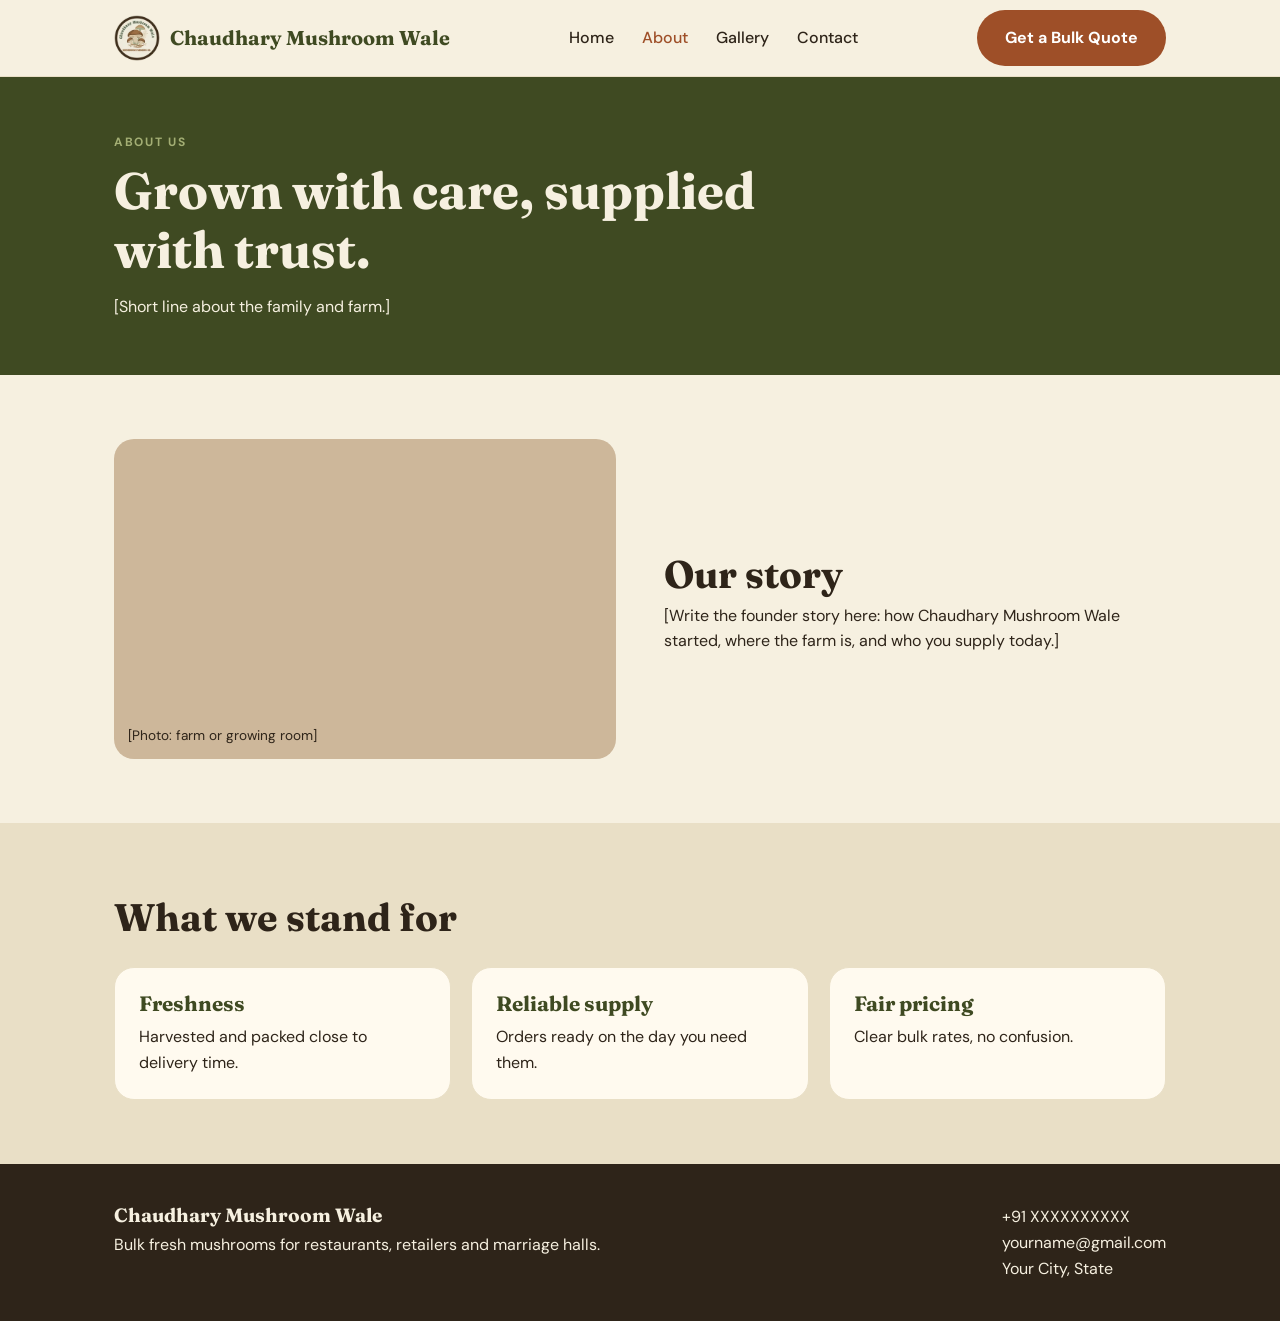
==== about.html @ 94ae6b5d "Initial website" ====
<!DOCTYPE html>
<html lang="en"><head>
<meta charset="utf-8"><meta name="viewport" content="width=device-width, initial-scale=1">
<title>About | Chaudhary Mushroom Wale</title>
<link rel="icon" type="image/webp" href="assets/logo.webp">
<link href="https://fonts.googleapis.com/css2?family=DM+Sans:wght@400;500;700&family=Fraunces:opsz,wght@9..144,600;9..144,700&display=swap" rel="stylesheet">
<link rel="stylesheet" href="style.css">
</head><body>
<header class="nav"><div class="wrap nav-in">
<a class="brand" href="index.html"><img src="assets/logo.webp" alt="Logo"><span>Chaudhary Mushroom Wale</span></a>
<nav class="links"><a href="index.html">Home</a><a href="about.html">About</a><a href="gallery.html">Gallery</a><a href="contact.html">Contact</a></nav>
<a class="btn btn-clay" href="contact.html">Get a Bulk Quote</a>
</div></header>
<section class="page-hero"><div class="wrap"><p class="eyebrow">About us</p><h1>Grown with care, supplied with trust.</h1><p>[Short line about the family and farm.]</p></div></section>
<section class="sec"><div class="wrap split">
<div class="ph" style="min-height:320px"><span>[Photo: farm or growing room]</span></div>
<div><h2>Our story</h2><p>[Write the founder story here: how Chaudhary Mushroom Wale started, where the farm is, and who you supply today.]</p></div>
</div></section>
<section class="sec alt"><div class="wrap"><h2>What we stand for</h2>
<div class="cards">
<div class="card"><h3>Freshness</h3><p>Harvested and packed close to delivery time.</p></div>
<div class="card"><h3>Reliable supply</h3><p>Orders ready on the day you need them.</p></div>
<div class="card"><h3>Fair pricing</h3><p>Clear bulk rates, no confusion.</p></div>
</div></div></section>
<footer class="foot"><div class="wrap">
<div><h3>Chaudhary Mushroom Wale</h3><p>Bulk fresh mushrooms for restaurants, retailers and marriage halls.</p></div>
<div><span data-c="phone">[YOUR PHONE]</span><br><span data-c="email">[YOUR EMAIL]</span><br><span data-c="city">[YOUR CITY, STATE]</span></div>
</div></footer>
<script src="config.js"></script><script src="script.js"></script>
</body></html>
---- style.css ----
:root{--deep:#3F4A22;--olive:#556427;--moss:#A3AE74;--cream:#F6F0E0;--oat:#E9DFC6;--taupe:#CDB79A;--bark:#2E2419;--clay:#9E4F28;--card:#FFFAEF}
*{box-sizing:border-box;margin:0}
body{font-family:'DM Sans',sans-serif;background:var(--cream);color:var(--bark);line-height:1.6}
h1,h2,h3{font-family:'Fraunces',serif;line-height:1.15}
.wrap{max-width:1100px;margin:0 auto;padding:0 24px}
.nav{background:var(--cream);border-bottom:1px solid var(--oat);position:sticky;top:0;z-index:10}
.nav-in{display:flex;align-items:center;justify-content:space-between;gap:16px;padding-top:10px;padding-bottom:10px;flex-wrap:wrap}
.brand{display:flex;align-items:center;gap:10px;text-decoration:none;color:var(--deep);font-family:'Fraunces',serif;font-weight:700;font-size:1.25rem}
.brand img{width:46px;height:46px;border-radius:50%}
.links{display:flex;gap:28px}
.links a{color:var(--bark);text-decoration:none;font-weight:500}
.links a:hover,.links a[aria-current]{color:var(--clay)}
.btn{display:inline-block;padding:13px 26px;border-radius:999px;font-family:inherit;font-size:1rem;font-weight:700;text-decoration:none;border:2px solid transparent;cursor:pointer}
.btn-clay{background:var(--clay);color:#fff}
.btn-line{border-color:var(--cream);color:var(--cream)}
.btn-cream{background:var(--cream);color:var(--deep)}
.btn-olive{background:var(--olive);color:var(--cream)}
.hero{background:var(--deep);color:var(--cream);padding:64px 0}
.hero-grid{display:grid;grid-template-columns:1.1fr 1fr;gap:48px;align-items:center}
.hero h1{font-size:clamp(2.2rem,5vw,3.6rem);margin:12px 0 18px}
.page-hero{background:var(--deep);color:var(--cream);padding:56px 0}
.page-hero h1{font-size:clamp(2rem,4.5vw,3.2rem);margin:10px 0 14px;max-width:700px}
.lead{font-size:1.1rem;max-width:520px;margin-bottom:26px}
.eyebrow{font-size:.75rem;letter-spacing:.14em;text-transform:uppercase;font-weight:700;color:var(--moss)}
.sec .eyebrow{color:var(--olive)}
.row{display:flex;gap:14px;flex-wrap:wrap}
.ph{background:var(--taupe);border-radius:20px;min-height:300px;position:relative;display:grid;place-items:center}
.ph span{position:absolute;left:14px;bottom:12px;font-size:.85rem}
.logo-big{width:70%;max-width:260px;border-radius:50%}
.sec{padding:64px 0}
.alt{background:var(--oat)}
.sec h2{font-size:clamp(1.8rem,3.5vw,2.4rem);margin:8px 0 6px}
.cards{display:grid;grid-template-columns:repeat(3,1fr);gap:20px;margin-top:28px}
.card{background:var(--card);border:1px solid var(--oat);border-radius:20px;padding:24px}
.card h3{color:var(--deep);font-size:1.3rem;margin-bottom:8px}
.cta{background:var(--clay);color:var(--cream);padding:44px 0}
.cta .wrap{display:flex;justify-content:space-between;align-items:center;gap:24px;flex-wrap:wrap}
.cta h2{font-size:clamp(1.6rem,3vw,2.1rem);max-width:520px}
.split{display:grid;grid-template-columns:1fr 1fr;gap:48px;align-items:center}
.gal{display:grid;grid-template-columns:repeat(3,1fr);gap:20px;align-items:start}
.gal .ph{min-height:240px}.gal .tall{min-height:290px}
.contact{display:grid;grid-template-columns:1.1fr 1fr;gap:24px;align-items:start}
.contact .card h2{color:var(--deep);font-size:1.7rem;margin:0 0 14px}
label{font-weight:700;font-size:.9rem}
input,select,textarea{width:100%;padding:12px 16px;border:1px solid var(--taupe);border-radius:14px;background:var(--card);font:inherit;margin:6px 0 16px;color:var(--bark)}
.foot{background:var(--bark);color:var(--cream);padding:40px 0}
.foot .wrap{display:flex;justify-content:space-between;gap:24px;flex-wrap:wrap}
.foot h3{font-size:1.2rem;margin-bottom:6px}
@media(max-width:860px){.hero-grid,.split,.contact,.cards,.gal{grid-template-columns:1fr}.links{gap:18px}}
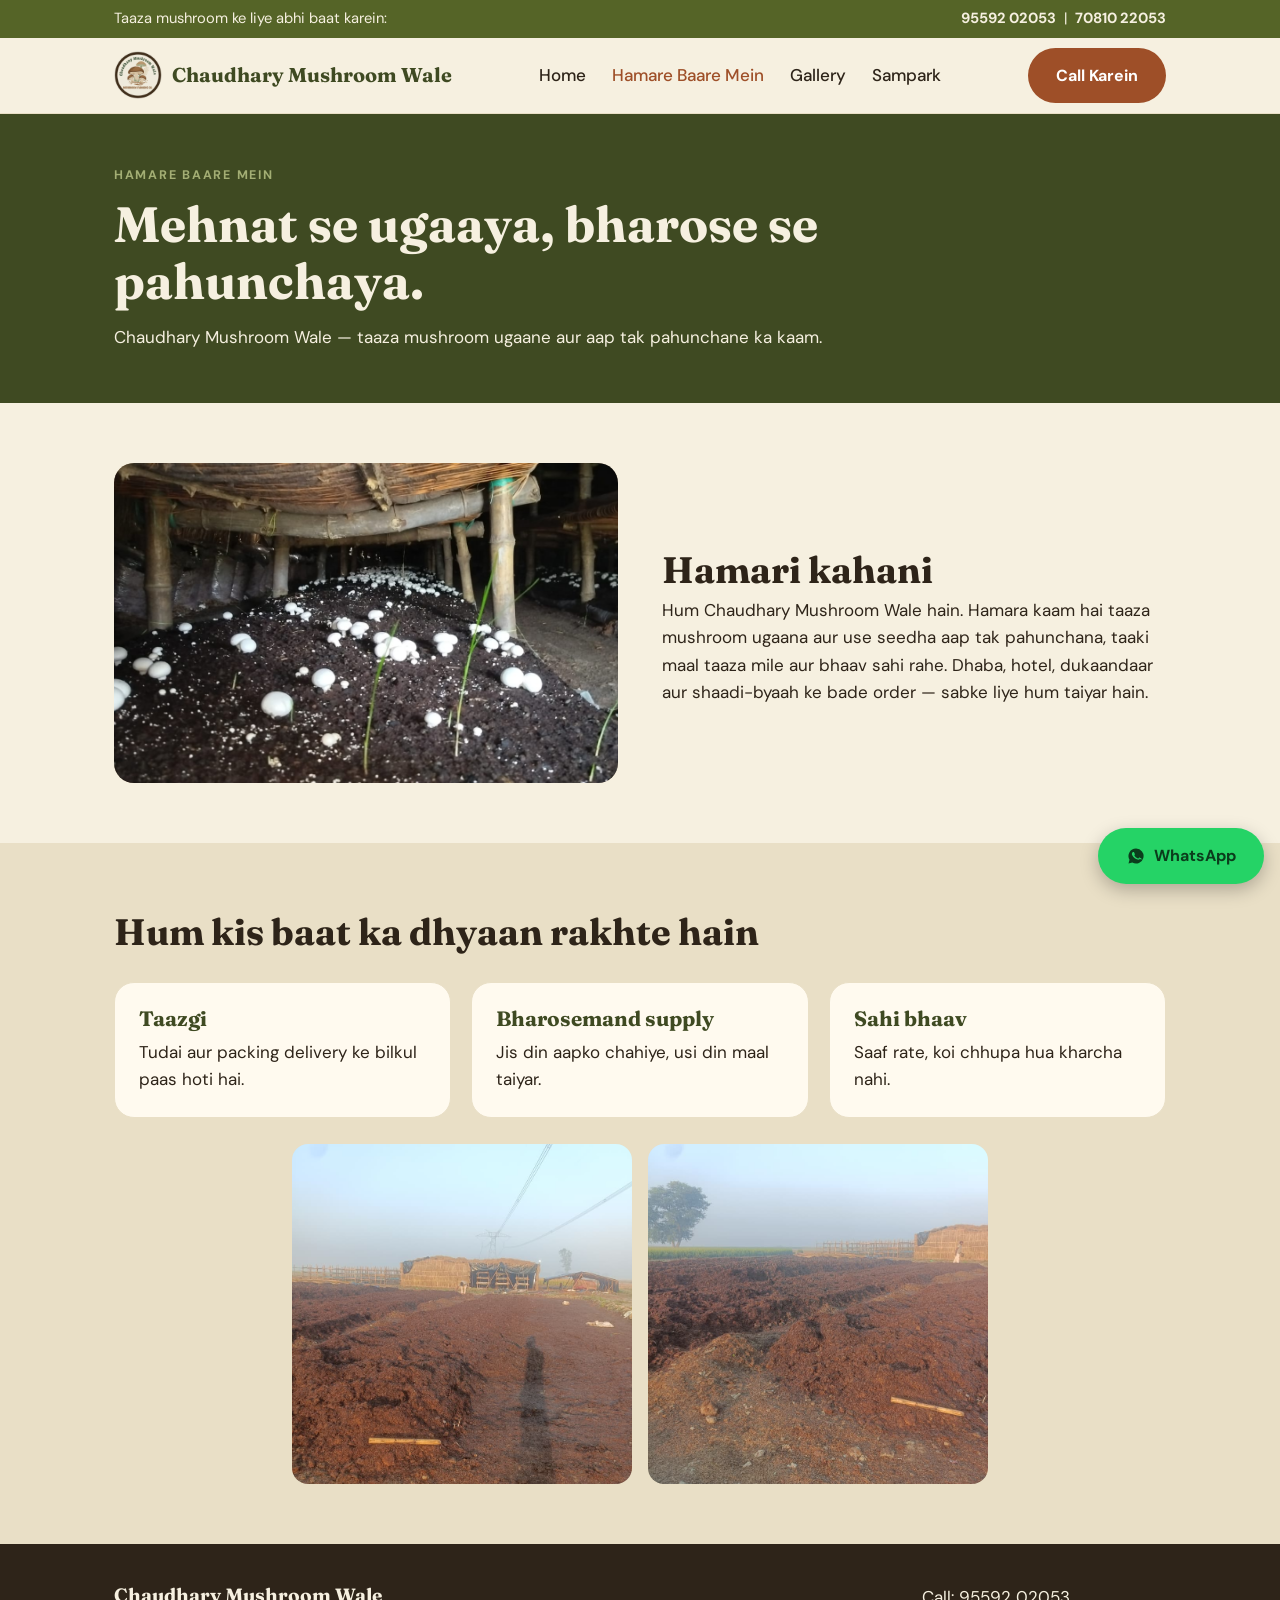
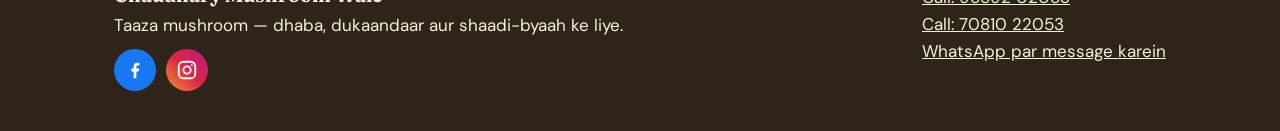
==== commit 61358c0e: "Hinglish text, contacts, social links, gallery photos" ====
--- a/about.html
+++ b/about.html
@@ -1,30 +1,36 @@
 <!DOCTYPE html>
-<html lang="en"><head>
+<html lang="hi-Latn"><head>
 <meta charset="utf-8"><meta name="viewport" content="width=device-width, initial-scale=1">
-<title>About | Chaudhary Mushroom Wale</title>
-<link rel="icon" type="image/webp" href="assets/logo.webp">
+<title>Hamare Baare Mein | Chaudhary Mushroom Wale</title>
+<meta name="description" content="Taaza mushroom seedha farm se - dhaba, hotel, dukaandaar aur shaadi-byaah ke liye. Abhi call ya WhatsApp karein.">
+<link rel="icon" href="assets/logo.jpg">
 <link href="https://fonts.googleapis.com/css2?family=DM+Sans:wght@400;500;700&family=Fraunces:opsz,wght@9..144,600;9..144,700&display=swap" rel="stylesheet">
 <link rel="stylesheet" href="style.css">
 </head><body>
+<div class="topbar"><div class="wrap"><span>Taaza mushroom ke liye abhi baat karein:</span><span><a data-tel="phone1" data-show href="#">9559202053</a> &nbsp;|&nbsp; <a data-tel="phone2" data-show href="#">7081022053</a></span></div></div>
 <header class="nav"><div class="wrap nav-in">
-<a class="brand" href="index.html"><img src="assets/logo.webp" alt="Logo"><span>Chaudhary Mushroom Wale</span></a>
-<nav class="links"><a href="index.html">Home</a><a href="about.html">About</a><a href="gallery.html">Gallery</a><a href="contact.html">Contact</a></nav>
-<a class="btn btn-clay" href="contact.html">Get a Bulk Quote</a>
+<a class="brand" href="index.html"><img src="assets/logo.jpg" alt="Chaudhary Mushroom Wale logo"><span>Chaudhary Mushroom Wale</span></a>
+<nav class="links"><a href="index.html">Home</a><a href="about.html">Hamare Baare Mein</a><a href="gallery.html">Gallery</a><a href="contact.html">Sampark</a></nav>
+<a class="btn btn-clay" data-tel="phone1" href="#">Call Karein</a>
 </div></header>
-<section class="page-hero"><div class="wrap"><p class="eyebrow">About us</p><h1>Grown with care, supplied with trust.</h1><p>[Short line about the family and farm.]</p></div></section>
+<section class="page-hero"><div class="wrap"><p class="eyebrow">Hamare baare mein</p><h1>Mehnat se ugaaya, bharose se pahunchaya.</h1><p>Chaudhary Mushroom Wale &mdash; taaza mushroom ugaane aur aap tak pahunchane ka kaam.</p></div></section>
 <section class="sec"><div class="wrap split">
-<div class="ph" style="min-height:320px"><span>[Photo: farm or growing room]</span></div>
-<div><h2>Our story</h2><p>[Write the founder story here: how Chaudhary Mushroom Wale started, where the farm is, and who you supply today.]</p></div>
+<div class="ph" style="min-height:320px"><img class="cover" src="assets/gallery-3.jpg" alt="Hamara mushroom farm"></div>
+<div><h2>Hamari kahani</h2><p>Hum Chaudhary Mushroom Wale hain. Hamara kaam hai taaza mushroom ugaana aur use seedha aap tak pahunchana, taaki maal taaza mile aur bhaav sahi rahe. Dhaba, hotel, dukaandaar aur shaadi-byaah ke bade order &mdash; sabke liye hum taiyar hain.</p></div>
 </div></section>
-<section class="sec alt"><div class="wrap"><h2>What we stand for</h2>
+<section class="sec alt"><div class="wrap"><h2>Hum kis baat ka dhyaan rakhte hain</h2>
 <div class="cards">
-<div class="card"><h3>Freshness</h3><p>Harvested and packed close to delivery time.</p></div>
-<div class="card"><h3>Reliable supply</h3><p>Orders ready on the day you need them.</p></div>
-<div class="card"><h3>Fair pricing</h3><p>Clear bulk rates, no confusion.</p></div>
-</div></div></section>
+<div class="card"><h3>Taazgi</h3><p>Tudai aur packing delivery ke bilkul paas hoti hai.</p></div>
+<div class="card"><h3>Bharosemand supply</h3><p>Jis din aapko chahiye, usi din maal taiyar.</p></div>
+<div class="card"><h3>Sahi bhaav</h3><p>Saaf rate, koi chhupa hua kharcha nahi.</p></div>
+</div>
+<div class="duo"><img src="assets/gallery-5.jpg" alt="Photo 5"><img src="assets/gallery-6.jpg" alt="Photo 6"></div>
+</div></section>
+<a class="btn btn-wa fab" data-wa href="#"><svg viewBox="0 0 24 24" fill="currentColor" aria-hidden="true"><path d="M12 3a9 9 0 0 0-7.8 13.5L3 21l4.6-1.2A9 9 0 1 0 12 3zm4.6 12.3c-.2.6-1.1 1.1-1.6 1.1-.4.1-.9.1-2.9-.7-2.4-1-3.9-3.4-4-3.6-.1-.2-1-1.3-1-2.5s.6-1.8.9-2c.2-.2.5-.3.7-.3h.5c.2 0 .4 0 .6.5l.8 1.9c.1.2.1.4 0 .6l-.4.6c-.1.2-.3.3-.1.6.2.3.8 1.3 1.7 2.1 1.2 1 2.1 1.3 2.4 1.5.3.1.4.1.6-.1l.8-1c.2-.3.4-.2.6-.1l1.8.9c.3.1.5.2.5.3.1.2.1.8-.1 1.4z"/></svg>WhatsApp</a>
 <footer class="foot"><div class="wrap">
-<div><h3>Chaudhary Mushroom Wale</h3><p>Bulk fresh mushrooms for restaurants, retailers and marriage halls.</p></div>
-<div><span data-c="phone">[YOUR PHONE]</span><br><span data-c="email">[YOUR EMAIL]</span><br><span data-c="city">[YOUR CITY, STATE]</span></div>
+<div><h3>Chaudhary Mushroom Wale</h3><p>Taaza mushroom &mdash; dhaba, dukaandaar aur shaadi-byaah ke liye.</p>
+<div class="soc"><a class="fb" data-fb href="#" aria-label="Facebook"><svg viewBox="0 0 24 24" fill="currentColor" aria-hidden="true"><path d="M13.5 21v-7.5h2.6l.4-3.1h-3V8.5c0-.9.3-1.5 1.6-1.5h1.6V4.2c-.3 0-1.2-.1-2.3-.1-2.3 0-3.9 1.4-3.9 4v2.3H8v3.1h2.5V21z"/></svg></a><a class="ig" data-ig href="#" aria-label="Instagram"><svg viewBox="0 0 24 24" fill="none" stroke="currentColor" stroke-width="2" aria-hidden="true"><rect x="3" y="3" width="18" height="18" rx="5"/><circle cx="12" cy="12" r="4"/><circle cx="17.2" cy="6.8" r="1.1" fill="currentColor" stroke="none"/></svg></a></div></div>
+<div><a data-tel="phone1" data-show data-label="Call: " href="#">9559202053</a><br><a data-tel="phone2" data-show data-label="Call: " href="#">7081022053</a><br><a data-wa href="#">WhatsApp par message karein</a></div>
 </div></footer>
 <script src="config.js"></script><script src="script.js"></script>
 </body></html>
--- a/style.css
+++ b/style.css
@@ -1,49 +1,71 @@
 :root{--deep:#3F4A22;--olive:#556427;--moss:#A3AE74;--cream:#F6F0E0;--oat:#E9DFC6;--taupe:#CDB79A;--bark:#2E2419;--clay:#9E4F28;--card:#FFFAEF}
 *{box-sizing:border-box;margin:0}
-body{font-family:'DM Sans',sans-serif;background:var(--cream);color:var(--bark);line-height:1.6}
+body{font-family:'DM Sans',sans-serif;background:var(--cream);color:var(--bark);line-height:1.6;font-size:17px}
 h1,h2,h3{font-family:'Fraunces',serif;line-height:1.15}
+img{max-width:100%}
 .wrap{max-width:1100px;margin:0 auto;padding:0 24px}
+.topbar{background:var(--olive);color:var(--cream);font-size:.92rem;padding:7px 0}
+.topbar .wrap{display:flex;justify-content:space-between;gap:12px;flex-wrap:wrap}
+.topbar a{color:var(--cream);text-decoration:none;font-weight:700}
 .nav{background:var(--cream);border-bottom:1px solid var(--oat);position:sticky;top:0;z-index:10}
 .nav-in{display:flex;align-items:center;justify-content:space-between;gap:16px;padding-top:10px;padding-bottom:10px;flex-wrap:wrap}
 .brand{display:flex;align-items:center;gap:10px;text-decoration:none;color:var(--deep);font-family:'Fraunces',serif;font-weight:700;font-size:1.25rem}
-.brand img{width:46px;height:46px;border-radius:50%}
-.links{display:flex;gap:28px}
+.brand img{width:48px;height:48px;border-radius:50%;object-fit:cover}
+.links{display:flex;gap:26px;flex-wrap:wrap}
 .links a{color:var(--bark);text-decoration:none;font-weight:500}
 .links a:hover,.links a[aria-current]{color:var(--clay)}
-.btn{display:inline-block;padding:13px 26px;border-radius:999px;font-family:inherit;font-size:1rem;font-weight:700;text-decoration:none;border:2px solid transparent;cursor:pointer}
+.btn{display:inline-flex;align-items:center;gap:8px;padding:13px 26px;border-radius:999px;font-family:inherit;font-size:1rem;font-weight:700;text-decoration:none;border:2px solid transparent;cursor:pointer}
+.btn svg{width:20px;height:20px}
 .btn-clay{background:var(--clay);color:#fff}
 .btn-line{border-color:var(--cream);color:var(--cream)}
 .btn-cream{background:var(--cream);color:var(--deep)}
 .btn-olive{background:var(--olive);color:var(--cream)}
-.hero{background:var(--deep);color:var(--cream);padding:64px 0}
-.hero-grid{display:grid;grid-template-columns:1.1fr 1fr;gap:48px;align-items:center}
-.hero h1{font-size:clamp(2.2rem,5vw,3.6rem);margin:12px 0 18px}
-.page-hero{background:var(--deep);color:var(--cream);padding:56px 0}
-.page-hero h1{font-size:clamp(2rem,4.5vw,3.2rem);margin:10px 0 14px;max-width:700px}
-.lead{font-size:1.1rem;max-width:520px;margin-bottom:26px}
-.eyebrow{font-size:.75rem;letter-spacing:.14em;text-transform:uppercase;font-weight:700;color:var(--moss)}
+.btn-wa{background:#25D366;color:#0b3d1c}
+.btn-fb{background:#1877F2;color:#fff}
+.btn-ig{background:linear-gradient(45deg,#f09433,#dc2743,#bc1888);color:#fff}
+.hero{background:var(--deep);color:var(--cream);padding:60px 0}
+.hero-grid{display:grid;grid-template-columns:1.1fr 1fr;gap:44px;align-items:center}
+.hero h1{font-size:clamp(2.1rem,5vw,3.4rem);margin:12px 0 18px}
+.page-hero{background:var(--deep);color:var(--cream);padding:52px 0}
+.page-hero h1{font-size:clamp(2rem,4.5vw,3.1rem);margin:10px 0 14px;max-width:720px}
+.lead{font-size:1.1rem;max-width:540px;margin-bottom:26px}
+.eyebrow{font-size:.78rem;letter-spacing:.14em;text-transform:uppercase;font-weight:700;color:var(--moss)}
 .sec .eyebrow{color:var(--olive)}
 .row{display:flex;gap:14px;flex-wrap:wrap}
-.ph{background:var(--taupe);border-radius:20px;min-height:300px;position:relative;display:grid;place-items:center}
-.ph span{position:absolute;left:14px;bottom:12px;font-size:.85rem}
-.logo-big{width:70%;max-width:260px;border-radius:50%}
-.sec{padding:64px 0}
+.ph{background:var(--taupe);border-radius:20px;min-height:300px;position:relative;overflow:hidden}
+.ph>img.cover{position:absolute;inset:0;width:100%;height:100%;object-fit:cover}
+.badge{position:absolute;left:16px;bottom:16px;width:84px;height:84px;border-radius:50%;border:3px solid var(--cream);background:var(--cream);object-fit:cover}
+.sec{padding:60px 0}
 .alt{background:var(--oat)}
-.sec h2{font-size:clamp(1.8rem,3.5vw,2.4rem);margin:8px 0 6px}
+.sec h2{font-size:clamp(1.7rem,3.5vw,2.3rem);margin:8px 0 6px}
 .cards{display:grid;grid-template-columns:repeat(3,1fr);gap:20px;margin-top:28px}
 .card{background:var(--card);border:1px solid var(--oat);border-radius:20px;padding:24px}
 .card h3{color:var(--deep);font-size:1.3rem;margin-bottom:8px}
+.strip{display:grid;grid-template-columns:repeat(3,1fr);gap:16px;margin:28px 0 26px}
+.strip img{width:100%;height:220px;object-fit:cover;border-radius:16px;display:block}
 .cta{background:var(--clay);color:var(--cream);padding:44px 0}
 .cta .wrap{display:flex;justify-content:space-between;align-items:center;gap:24px;flex-wrap:wrap}
-.cta h2{font-size:clamp(1.6rem,3vw,2.1rem);max-width:520px}
-.split{display:grid;grid-template-columns:1fr 1fr;gap:48px;align-items:center}
-.gal{display:grid;grid-template-columns:repeat(3,1fr);gap:20px;align-items:start}
-.gal .ph{min-height:240px}.gal .tall{min-height:290px}
+.cta h2{font-size:clamp(1.5rem,3vw,2.1rem);max-width:560px}
+.split{display:grid;grid-template-columns:1fr 1fr;gap:44px;align-items:center}
+.duo{display:grid;grid-template-columns:repeat(2,minmax(0,340px));gap:16px;justify-content:center;margin-top:26px}
+.duo img{width:100%;height:340px;object-fit:cover;border-radius:16px}
+.mas{column-count:3;column-gap:16px;margin-top:6px}
+.mas img{width:100%;display:block;margin-bottom:16px;border-radius:16px;break-inside:avoid;cursor:zoom-in}
 .contact{display:grid;grid-template-columns:1.1fr 1fr;gap:24px;align-items:start}
-.contact .card h2{color:var(--deep);font-size:1.7rem;margin:0 0 14px}
+.contact .card h2{color:var(--deep);font-size:1.6rem;margin:0 0 14px}
+.stack{display:flex;flex-direction:column;gap:12px;align-items:flex-start;margin-top:14px}
 label{font-weight:700;font-size:.9rem}
 input,select,textarea{width:100%;padding:12px 16px;border:1px solid var(--taupe);border-radius:14px;background:var(--card);font:inherit;margin:6px 0 16px;color:var(--bark)}
 .foot{background:var(--bark);color:var(--cream);padding:40px 0}
 .foot .wrap{display:flex;justify-content:space-between;gap:24px;flex-wrap:wrap}
 .foot h3{font-size:1.2rem;margin-bottom:6px}
-@media(max-width:860px){.hero-grid,.split,.contact,.cards,.gal{grid-template-columns:1fr}.links{gap:18px}}+.foot a{color:var(--cream)}
+.soc{display:flex;gap:10px;margin-top:10px}
+.soc a{width:42px;height:42px;border-radius:50%;display:grid;place-items:center;color:#fff}
+.soc svg{width:22px;height:22px}
+.soc .fb{background:#1877F2}.soc .ig{background:linear-gradient(45deg,#f09433,#dc2743,#bc1888)}
+.fab{position:fixed;right:16px;bottom:16px;z-index:20;box-shadow:0 6px 18px rgba(0,0,0,.25)}
+.lb{position:fixed;inset:0;background:rgba(20,14,8,.88);display:none;place-items:center;z-index:50;cursor:zoom-out;padding:20px}
+.lb.on{display:grid}
+.lb img{max-width:100%;max-height:92vh;border-radius:12px}
+@media(max-width:860px){.hero-grid,.split,.contact,.cards{grid-template-columns:1fr}.strip{grid-template-columns:1fr}.mas{column-count:2}.links{gap:16px}.duo{grid-template-columns:1fr 1fr}.duo img{height:240px}}
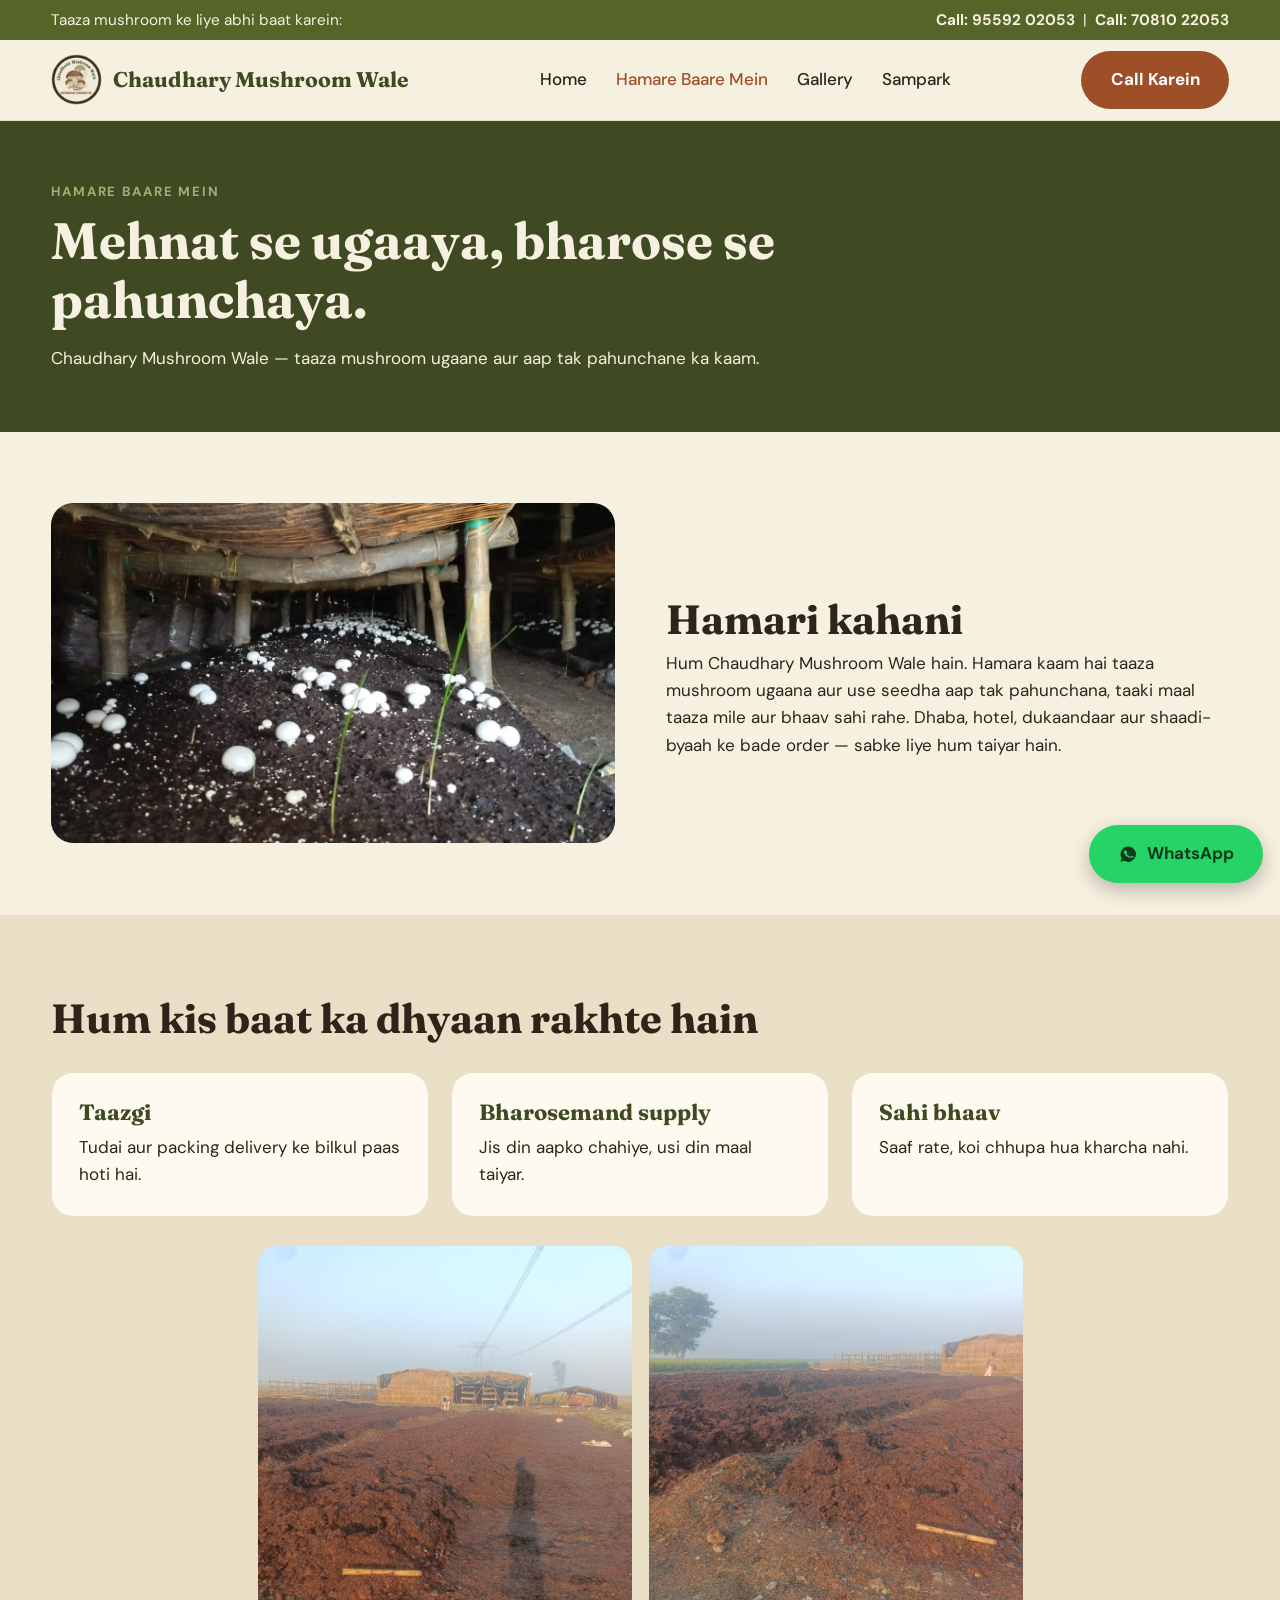
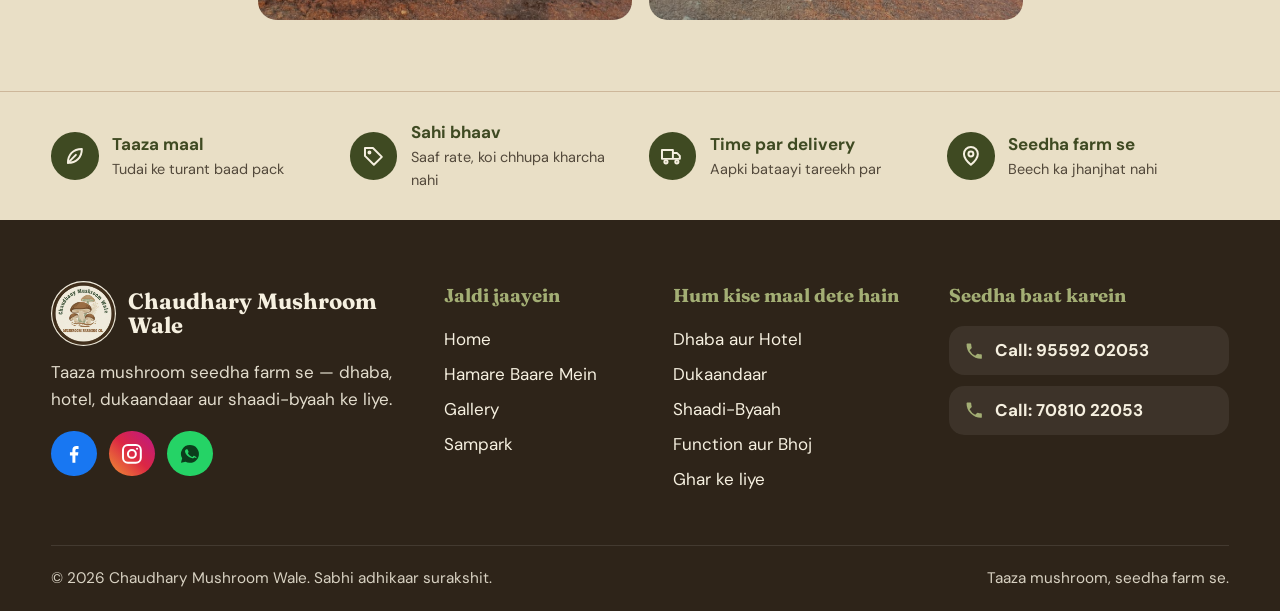
==== commit bc98e3a0: "Wide layout, new footer, mobile version" ====
--- a/about.html
+++ b/about.html
@@ -7,15 +7,16 @@
 <link href="https://fonts.googleapis.com/css2?family=DM+Sans:wght@400;500;700&family=Fraunces:opsz,wght@9..144,600;9..144,700&display=swap" rel="stylesheet">
 <link rel="stylesheet" href="style.css">
 </head><body>
-<div class="topbar"><div class="wrap"><span>Taaza mushroom ke liye abhi baat karein:</span><span><a data-tel="phone1" data-show href="#">9559202053</a> &nbsp;|&nbsp; <a data-tel="phone2" data-show href="#">7081022053</a></span></div></div>
+<div class="topbar"><div class="wrap"><span class="tl">Taaza mushroom ke liye abhi baat karein:</span><span><a data-tel="phone1" data-show data-label="Call: " href="#">9559202053</a> &nbsp;|&nbsp; <a data-tel="phone2" data-show data-label="Call: " href="#">7081022053</a></span></div></div>
 <header class="nav"><div class="wrap nav-in">
 <a class="brand" href="index.html"><img src="assets/logo.jpg" alt="Chaudhary Mushroom Wale logo"><span>Chaudhary Mushroom Wale</span></a>
 <nav class="links"><a href="index.html">Home</a><a href="about.html">Hamare Baare Mein</a><a href="gallery.html">Gallery</a><a href="contact.html">Sampark</a></nav>
-<a class="btn btn-clay" data-tel="phone1" href="#">Call Karein</a>
+<a class="btn btn-clay nav-cta" data-tel="phone1" href="#">Call Karein</a>
+<button class="burger" aria-label="Menu" aria-expanded="false"><span></span><span></span><span></span></button>
 </div></header>
 <section class="page-hero"><div class="wrap"><p class="eyebrow">Hamare baare mein</p><h1>Mehnat se ugaaya, bharose se pahunchaya.</h1><p>Chaudhary Mushroom Wale &mdash; taaza mushroom ugaane aur aap tak pahunchane ka kaam.</p></div></section>
 <section class="sec"><div class="wrap split">
-<div class="ph" style="min-height:320px"><img class="cover" src="assets/gallery-3.jpg" alt="Hamara mushroom farm"></div>
+<div class="ph" style="min-height:20rem"><img class="cover" src="assets/gallery-3.jpg" alt="Hamara mushroom farm"></div>
 <div><h2>Hamari kahani</h2><p>Hum Chaudhary Mushroom Wale hain. Hamara kaam hai taaza mushroom ugaana aur use seedha aap tak pahunchana, taaki maal taaza mile aur bhaav sahi rahe. Dhaba, hotel, dukaandaar aur shaadi-byaah ke bade order &mdash; sabke liye hum taiyar hain.</p></div>
 </div></section>
 <section class="sec alt"><div class="wrap"><h2>Hum kis baat ka dhyaan rakhte hain</h2>
@@ -26,11 +27,27 @@
 </div>
 <div class="duo"><img src="assets/gallery-5.jpg" alt="Photo 5"><img src="assets/gallery-6.jpg" alt="Photo 6"></div>
 </div></section>
+<section class="trust"><div class="wrap">
+<div class="tr"><i><svg viewBox="0 0 24 24" fill="none" stroke="currentColor" stroke-width="2" stroke-linecap="round" stroke-linejoin="round"><path d="M5 19c0-8 5-14 14-14 0 9-6 14-14 14z"/><path d="M5 19l8-8"/></svg></i><div>Taaza maal<small>Tudai ke turant baad pack</small></div></div>
+<div class="tr"><i><svg viewBox="0 0 24 24" fill="none" stroke="currentColor" stroke-width="2" stroke-linecap="round" stroke-linejoin="round"><path d="M3 12V4h8l9 9-8 8-9-9z"/><circle cx="7.5" cy="8.5" r="1"/></svg></i><div>Sahi bhaav<small>Saaf rate, koi chhupa kharcha nahi</small></div></div>
+<div class="tr"><i><svg viewBox="0 0 24 24" fill="none" stroke="currentColor" stroke-width="2" stroke-linecap="round" stroke-linejoin="round"><path d="M2 6h11v9H2zM13 9h4l3 3v3h-7z"/><circle cx="6" cy="18" r="1.6"/><circle cx="17" cy="18" r="1.6"/></svg></i><div>Time par delivery<small>Aapki bataayi tareekh par</small></div></div>
+<div class="tr"><i><svg viewBox="0 0 24 24" fill="none" stroke="currentColor" stroke-width="2" stroke-linecap="round" stroke-linejoin="round"><path d="M12 21s7-6.2 7-11a7 7 0 1 0-14 0c0 4.8 7 11 7 11z"/><circle cx="12" cy="10" r="2.5"/></svg></i><div>Seedha farm se<small>Beech ka jhanjhat nahi</small></div></div>
+</div></section>
 <a class="btn btn-wa fab" data-wa href="#"><svg viewBox="0 0 24 24" fill="currentColor" aria-hidden="true"><path d="M12 3a9 9 0 0 0-7.8 13.5L3 21l4.6-1.2A9 9 0 1 0 12 3zm4.6 12.3c-.2.6-1.1 1.1-1.6 1.1-.4.1-.9.1-2.9-.7-2.4-1-3.9-3.4-4-3.6-.1-.2-1-1.3-1-2.5s.6-1.8.9-2c.2-.2.5-.3.7-.3h.5c.2 0 .4 0 .6.5l.8 1.9c.1.2.1.4 0 .6l-.4.6c-.1.2-.3.3-.1.6.2.3.8 1.3 1.7 2.1 1.2 1 2.1 1.3 2.4 1.5.3.1.4.1.6-.1l.8-1c.2-.3.4-.2.6-.1l1.8.9c.3.1.5.2.5.3.1.2.1.8-.1 1.4z"/></svg>WhatsApp</a>
 <footer class="foot"><div class="wrap">
-<div><h3>Chaudhary Mushroom Wale</h3><p>Taaza mushroom &mdash; dhaba, dukaandaar aur shaadi-byaah ke liye.</p>
-<div class="soc"><a class="fb" data-fb href="#" aria-label="Facebook"><svg viewBox="0 0 24 24" fill="currentColor" aria-hidden="true"><path d="M13.5 21v-7.5h2.6l.4-3.1h-3V8.5c0-.9.3-1.5 1.6-1.5h1.6V4.2c-.3 0-1.2-.1-2.3-.1-2.3 0-3.9 1.4-3.9 4v2.3H8v3.1h2.5V21z"/></svg></a><a class="ig" data-ig href="#" aria-label="Instagram"><svg viewBox="0 0 24 24" fill="none" stroke="currentColor" stroke-width="2" aria-hidden="true"><rect x="3" y="3" width="18" height="18" rx="5"/><circle cx="12" cy="12" r="4"/><circle cx="17.2" cy="6.8" r="1.1" fill="currentColor" stroke="none"/></svg></a></div></div>
-<div><a data-tel="phone1" data-show data-label="Call: " href="#">9559202053</a><br><a data-tel="phone2" data-show data-label="Call: " href="#">7081022053</a><br><a data-wa href="#">WhatsApp par message karein</a></div>
+<div class="fgrid">
+<div class="fcol-brand"><div class="fbrand"><img src="assets/logo.jpg" alt="Logo"><b>Chaudhary Mushroom Wale</b></div>
+<p>Taaza mushroom seedha farm se &mdash; dhaba, hotel, dukaandaar aur shaadi-byaah ke liye.</p>
+<div class="soc"><a class="fb" data-fb href="#" aria-label="Facebook"><svg viewBox="0 0 24 24" fill="currentColor" aria-hidden="true"><path d="M13.5 21v-7.5h2.6l.4-3.1h-3V8.5c0-.9.3-1.5 1.6-1.5h1.6V4.2c-.3 0-1.2-.1-2.3-.1-2.3 0-3.9 1.4-3.9 4v2.3H8v3.1h2.5V21z"/></svg></a><a class="ig" data-ig href="#" aria-label="Instagram"><svg viewBox="0 0 24 24" fill="none" stroke="currentColor" stroke-width="2" aria-hidden="true"><rect x="3" y="3" width="18" height="18" rx="5"/><circle cx="12" cy="12" r="4"/><circle cx="17.2" cy="6.8" r="1.1" fill="currentColor" stroke="none"/></svg></a><a class="wa" data-wa href="#" aria-label="WhatsApp"><svg viewBox="0 0 24 24" fill="currentColor" aria-hidden="true"><path d="M12 3a9 9 0 0 0-7.8 13.5L3 21l4.6-1.2A9 9 0 1 0 12 3zm4.6 12.3c-.2.6-1.1 1.1-1.6 1.1-.4.1-.9.1-2.9-.7-2.4-1-3.9-3.4-4-3.6-.1-.2-1-1.3-1-2.5s.6-1.8.9-2c.2-.2.5-.3.7-.3h.5c.2 0 .4 0 .6.5l.8 1.9c.1.2.1.4 0 .6l-.4.6c-.1.2-.3.3-.1.6.2.3.8 1.3 1.7 2.1 1.2 1 2.1 1.3 2.4 1.5.3.1.4.1.6-.1l.8-1c.2-.3.4-.2.6-.1l1.8.9c.3.1.5.2.5.3.1.2.1.8-.1 1.4z"/></svg></a></div></div>
+<div><h4>Jaldi jaayein</h4><ul class="flinks"><li><a href="index.html">Home</a></li><li><a href="about.html">Hamare Baare Mein</a></li><li><a href="gallery.html">Gallery</a></li><li><a href="contact.html">Sampark</a></li></ul></div>
+<div><h4>Hum kise maal dete hain</h4><ul class="fsup"><li>Dhaba aur Hotel</li><li>Dukaandaar</li><li>Shaadi-Byaah</li><li>Function aur Bhoj</li><li>Ghar ke liye</li></ul></div>
+<div><h4>Seedha baat karein</h4>
+<a class="fphone" data-tel="phone1" data-show data-label="Call: " href="#"><svg viewBox="0 0 24 24" fill="currentColor" aria-hidden="true"><path d="M6.6 10.8a15 15 0 0 0 6.6 6.6l2.2-2.2a1 1 0 0 1 1-.25 11 11 0 0 0 3.6.6 1 1 0 0 1 1 1V20a1 1 0 0 1-1 1A17 17 0 0 1 3 4a1 1 0 0 1 1-1h3.5a1 1 0 0 1 1 1c0 1.3.2 2.5.6 3.6a1 1 0 0 1-.25 1z"/></svg><span>9559202053</span></a>
+<a class="fphone" data-tel="phone2" data-show data-label="Call: " href="#"><svg viewBox="0 0 24 24" fill="currentColor" aria-hidden="true"><path d="M6.6 10.8a15 15 0 0 0 6.6 6.6l2.2-2.2a1 1 0 0 1 1-.25 11 11 0 0 0 3.6.6 1 1 0 0 1 1 1V20a1 1 0 0 1-1 1A17 17 0 0 1 3 4a1 1 0 0 1 1-1h3.5a1 1 0 0 1 1 1c0 1.3.2 2.5.6 3.6a1 1 0 0 1-.25 1z"/></svg><span>7081022053</span></a>
+<p data-opt="address">Pata: <span data-c="address"></span></p><p data-opt="hours">Samay: <span data-c="hours"></span></p></div>
+</div>
+<div class="fbot fbot"><span>&copy; <span data-year>2026</span> Chaudhary Mushroom Wale. Sabhi adhikaar surakshit.</span><span>Taaza mushroom, seedha farm se.</span></div>
 </div></footer>
+<nav class="mbar"><a data-tel="phone1" href="#"><svg viewBox="0 0 24 24" fill="currentColor" aria-hidden="true"><path d="M6.6 10.8a15 15 0 0 0 6.6 6.6l2.2-2.2a1 1 0 0 1 1-.25 11 11 0 0 0 3.6.6 1 1 0 0 1 1 1V20a1 1 0 0 1-1 1A17 17 0 0 1 3 4a1 1 0 0 1 1-1h3.5a1 1 0 0 1 1 1c0 1.3.2 2.5.6 3.6a1 1 0 0 1-.25 1z"/></svg>Call</a><a class="m-wa" data-wa href="#"><svg viewBox="0 0 24 24" fill="currentColor" aria-hidden="true"><path d="M12 3a9 9 0 0 0-7.8 13.5L3 21l4.6-1.2A9 9 0 1 0 12 3zm4.6 12.3c-.2.6-1.1 1.1-1.6 1.1-.4.1-.9.1-2.9-.7-2.4-1-3.9-3.4-4-3.6-.1-.2-1-1.3-1-2.5s.6-1.8.9-2c.2-.2.5-.3.7-.3h.5c.2 0 .4 0 .6.5l.8 1.9c.1.2.1.4 0 .6l-.4.6c-.1.2-.3.3-.1.6.2.3.8 1.3 1.7 2.1 1.2 1 2.1 1.3 2.4 1.5.3.1.4.1.6-.1l.8-1c.2-.3.4-.2.6-.1l1.8.9c.3.1.5.2.5.3.1.2.1.8-.1 1.4z"/></svg>WhatsApp</a><a href="contact.html"><svg viewBox="0 0 24 24" fill="none" stroke="currentColor" stroke-width="2" stroke-linejoin="round" aria-hidden="true"><path d="M6 2h9l5 5v15H6z"/><path d="M9 13h8M9 17h8"/></svg>Order</a></nav>
 <script src="config.js"></script><script src="script.js"></script>
 </body></html>
--- a/style.css
+++ b/style.css
@@ -1,21 +1,30 @@
 :root{--deep:#3F4A22;--olive:#556427;--moss:#A3AE74;--cream:#F6F0E0;--oat:#E9DFC6;--taupe:#CDB79A;--bark:#2E2419;--clay:#9E4F28;--card:#FFFAEF}
 *{box-sizing:border-box;margin:0}
-body{font-family:'DM Sans',sans-serif;background:var(--cream);color:var(--bark);line-height:1.6;font-size:17px}
+html{font-size:17px;scroll-behavior:smooth}
+@media(min-width:1500px){html{font-size:19px}}
+@media(min-width:1800px){html{font-size:20px}}
+body{font-family:'DM Sans',sans-serif;background:var(--cream);color:var(--bark);line-height:1.6;overflow-x:hidden}
 h1,h2,h3{font-family:'Fraunces',serif;line-height:1.15}
 img{max-width:100%}
-.wrap{max-width:1100px;margin:0 auto;padding:0 24px}
-.topbar{background:var(--olive);color:var(--cream);font-size:.92rem;padding:7px 0}
-.topbar .wrap{display:flex;justify-content:space-between;gap:12px;flex-wrap:wrap}
+.wrap{width:min(80rem,100% - 2*clamp(1.25rem,4vw,4rem));margin:0 auto}
+.topbar{background:var(--olive);color:var(--cream);font-size:.9rem;padding:.45rem 0}
+.topbar .wrap{display:flex;justify-content:space-between;gap:.75rem;flex-wrap:wrap}
 .topbar a{color:var(--cream);text-decoration:none;font-weight:700}
-.nav{background:var(--cream);border-bottom:1px solid var(--oat);position:sticky;top:0;z-index:10}
-.nav-in{display:flex;align-items:center;justify-content:space-between;gap:16px;padding-top:10px;padding-bottom:10px;flex-wrap:wrap}
-.brand{display:flex;align-items:center;gap:10px;text-decoration:none;color:var(--deep);font-family:'Fraunces',serif;font-weight:700;font-size:1.25rem}
-.brand img{width:48px;height:48px;border-radius:50%;object-fit:cover}
-.links{display:flex;gap:26px;flex-wrap:wrap}
+.nav{background:var(--cream);border-bottom:1px solid var(--oat);position:sticky;top:0;z-index:30}
+.nav-in{display:flex;align-items:center;justify-content:space-between;gap:1rem;padding:.65rem 0}
+.brand{display:flex;align-items:center;gap:.65rem;text-decoration:none;color:var(--deep);font-family:'Fraunces',serif;font-weight:700;font-size:1.25rem;line-height:1.1}
+.brand img{width:3rem;height:3rem;border-radius:50%;object-fit:cover;flex:none}
+.links{display:flex;gap:1.7rem}
 .links a{color:var(--bark);text-decoration:none;font-weight:500}
 .links a:hover,.links a[aria-current]{color:var(--clay)}
-.btn{display:inline-flex;align-items:center;gap:8px;padding:13px 26px;border-radius:999px;font-family:inherit;font-size:1rem;font-weight:700;text-decoration:none;border:2px solid transparent;cursor:pointer}
-.btn svg{width:20px;height:20px}
+.burger{display:none;width:2.8rem;height:2.8rem;border:0;border-radius:.8rem;background:var(--oat);cursor:pointer;flex-direction:column;align-items:center;justify-content:center;gap:.28rem}
+.burger span{display:block;width:1.3rem;height:2px;background:var(--deep);border-radius:2px;transition:.2s}
+.nav.open .burger span:nth-child(1){transform:translateY(.4rem) rotate(45deg)}
+.nav.open .burger span:nth-child(2){opacity:0}
+.nav.open .burger span:nth-child(3){transform:translateY(-.4rem) rotate(-45deg)}
+.btn{display:inline-flex;align-items:center;justify-content:center;gap:.5rem;padding:.8rem 1.6rem;border-radius:999px;font-family:inherit;font-size:1rem;font-weight:700;text-decoration:none;border:2px solid transparent;cursor:pointer;transition:transform .15s}
+.btn:hover{transform:translateY(-2px)}
+.btn svg{width:1.2rem;height:1.2rem;flex:none}
 .btn-clay{background:var(--clay);color:#fff}
 .btn-line{border-color:var(--cream);color:var(--cream)}
 .btn-cream{background:var(--cream);color:var(--deep)}
@@ -23,49 +32,116 @@
 .btn-wa{background:#25D366;color:#0b3d1c}
 .btn-fb{background:#1877F2;color:#fff}
 .btn-ig{background:linear-gradient(45deg,#f09433,#dc2743,#bc1888);color:#fff}
-.hero{background:var(--deep);color:var(--cream);padding:60px 0}
-.hero-grid{display:grid;grid-template-columns:1.1fr 1fr;gap:44px;align-items:center}
-.hero h1{font-size:clamp(2.1rem,5vw,3.4rem);margin:12px 0 18px}
-.page-hero{background:var(--deep);color:var(--cream);padding:52px 0}
-.page-hero h1{font-size:clamp(2rem,4.5vw,3.1rem);margin:10px 0 14px;max-width:720px}
-.lead{font-size:1.1rem;max-width:540px;margin-bottom:26px}
+.hero{background:var(--deep);color:var(--cream);padding:4.5rem 0;overflow:hidden}
+.hero-grid{display:grid;grid-template-columns:1.05fr 1fr;gap:4rem;align-items:center}
+.hero h1{font-size:clamp(2.1rem,4.4vw,3.7rem);margin:.8rem 0 1.1rem}
+.page-hero{background:var(--deep);color:var(--cream);padding:3.5rem 0}
+.page-hero h1{font-size:clamp(2rem,4vw,3.2rem);margin:.6rem 0 .9rem;max-width:46rem}
+.lead{font-size:1.1rem;max-width:34rem;margin-bottom:1.7rem}
 .eyebrow{font-size:.78rem;letter-spacing:.14em;text-transform:uppercase;font-weight:700;color:var(--moss)}
 .sec .eyebrow{color:var(--olive)}
-.row{display:flex;gap:14px;flex-wrap:wrap}
-.ph{background:var(--taupe);border-radius:20px;min-height:300px;position:relative;overflow:hidden}
+.row{display:flex;gap:.9rem;flex-wrap:wrap}
+.ph{background:var(--taupe);border-radius:1.3rem;min-height:18rem;position:relative;overflow:hidden}
 .ph>img.cover{position:absolute;inset:0;width:100%;height:100%;object-fit:cover}
-.badge{position:absolute;left:16px;bottom:16px;width:84px;height:84px;border-radius:50%;border:3px solid var(--cream);background:var(--cream);object-fit:cover}
-.sec{padding:60px 0}
+.hero-art{position:relative}
+.hero-art::before{content:"";position:absolute;inset:0;transform:translate(.9rem,.9rem);border:2px solid var(--moss);border-radius:1.3rem;opacity:.55}
+.hero-art .ph{aspect-ratio:4/3;min-height:0;box-shadow:0 1.4rem 3rem rgba(0,0,0,.35)}
+.hero-art .ph>img.cover{filter:brightness(1.1) contrast(1.05) saturate(1.1)}
+.badge{position:absolute;left:1rem;bottom:1rem;width:5.2rem;height:5.2rem;border-radius:50%;border:3px solid var(--cream);background:var(--cream);object-fit:cover}
+.sec{padding:4.2rem 0}
 .alt{background:var(--oat)}
-.sec h2{font-size:clamp(1.7rem,3.5vw,2.3rem);margin:8px 0 6px}
-.cards{display:grid;grid-template-columns:repeat(3,1fr);gap:20px;margin-top:28px}
-.card{background:var(--card);border:1px solid var(--oat);border-radius:20px;padding:24px}
-.card h3{color:var(--deep);font-size:1.3rem;margin-bottom:8px}
-.strip{display:grid;grid-template-columns:repeat(3,1fr);gap:16px;margin:28px 0 26px}
-.strip img{width:100%;height:220px;object-fit:cover;border-radius:16px;display:block}
-.cta{background:var(--clay);color:var(--cream);padding:44px 0}
-.cta .wrap{display:flex;justify-content:space-between;align-items:center;gap:24px;flex-wrap:wrap}
-.cta h2{font-size:clamp(1.5rem,3vw,2.1rem);max-width:560px}
-.split{display:grid;grid-template-columns:1fr 1fr;gap:44px;align-items:center}
-.duo{display:grid;grid-template-columns:repeat(2,minmax(0,340px));gap:16px;justify-content:center;margin-top:26px}
-.duo img{width:100%;height:340px;object-fit:cover;border-radius:16px}
-.mas{column-count:3;column-gap:16px;margin-top:6px}
-.mas img{width:100%;display:block;margin-bottom:16px;border-radius:16px;break-inside:avoid;cursor:zoom-in}
-.contact{display:grid;grid-template-columns:1.1fr 1fr;gap:24px;align-items:start}
-.contact .card h2{color:var(--deep);font-size:1.6rem;margin:0 0 14px}
-.stack{display:flex;flex-direction:column;gap:12px;align-items:flex-start;margin-top:14px}
+.sec h2{font-size:clamp(1.7rem,3.2vw,2.4rem);margin:.5rem 0 .4rem}
+.cards{display:grid;grid-template-columns:repeat(3,1fr);gap:1.3rem;margin-top:1.8rem}
+.card{background:var(--card);border:1px solid var(--oat);border-radius:1.3rem;padding:1.6rem}
+.card h3{color:var(--deep);font-size:1.3rem;margin-bottom:.5rem}
+.strip{display:grid;grid-template-columns:repeat(3,1fr);gap:1rem;margin:1.8rem 0 1.6rem}
+.strip img{width:100%;height:15rem;object-fit:cover;border-radius:1.1rem;display:block}
+.cta{background:var(--clay);color:var(--cream);padding:3rem 0}
+.cta .wrap{display:flex;justify-content:space-between;align-items:center;gap:1.5rem;flex-wrap:wrap}
+.cta h2{font-size:clamp(1.5rem,3vw,2.2rem);max-width:36rem}
+.split{display:grid;grid-template-columns:1fr 1fr;gap:3rem;align-items:center}
+.duo{display:grid;grid-template-columns:repeat(2,minmax(0,22rem));gap:1rem;justify-content:center;margin-top:1.7rem}
+.duo img{width:100%;height:22rem;object-fit:cover;border-radius:1.1rem}
+.mas{column-count:3;column-gap:1rem;margin-top:.4rem}
+.mas img{width:100%;display:block;margin-bottom:1rem;border-radius:1.1rem;break-inside:avoid;cursor:zoom-in}
+.contact{display:grid;grid-template-columns:1.1fr 1fr;gap:1.5rem;align-items:start}
+.contact .card h2{color:var(--deep);font-size:1.6rem;margin:0 0 .9rem}
+.stack{display:flex;flex-direction:column;gap:.8rem;align-items:flex-start;margin-top:.9rem}
 label{font-weight:700;font-size:.9rem}
-input,select,textarea{width:100%;padding:12px 16px;border:1px solid var(--taupe);border-radius:14px;background:var(--card);font:inherit;margin:6px 0 16px;color:var(--bark)}
-.foot{background:var(--bark);color:var(--cream);padding:40px 0}
-.foot .wrap{display:flex;justify-content:space-between;gap:24px;flex-wrap:wrap}
-.foot h3{font-size:1.2rem;margin-bottom:6px}
-.foot a{color:var(--cream)}
-.soc{display:flex;gap:10px;margin-top:10px}
-.soc a{width:42px;height:42px;border-radius:50%;display:grid;place-items:center;color:#fff}
-.soc svg{width:22px;height:22px}
-.soc .fb{background:#1877F2}.soc .ig{background:linear-gradient(45deg,#f09433,#dc2743,#bc1888)}
-.fab{position:fixed;right:16px;bottom:16px;z-index:20;box-shadow:0 6px 18px rgba(0,0,0,.25)}
-.lb{position:fixed;inset:0;background:rgba(20,14,8,.88);display:none;place-items:center;z-index:50;cursor:zoom-out;padding:20px}
+input,select,textarea{width:100%;padding:.8rem 1rem;border:1px solid var(--taupe);border-radius:.9rem;background:var(--card);font:inherit;margin:.4rem 0 1rem;color:var(--bark)}
+.trust{background:var(--oat);border-top:1px solid var(--taupe)}
+.trust .wrap{display:grid;grid-template-columns:repeat(4,1fr);gap:1rem;padding:1.6rem 0}
+.tr{display:flex;align-items:center;gap:.8rem;font-weight:700;color:var(--deep)}
+.tr small{display:block;font-weight:400;color:var(--bark);opacity:.8;font-size:.85rem}
+.tr i{flex:none;width:2.8rem;height:2.8rem;border-radius:50%;background:var(--deep);color:var(--cream);display:grid;place-items:center}
+.tr svg{width:1.4rem;height:1.4rem}
+.foot{background:var(--bark);color:var(--cream);padding:3.6rem 0 0;border-radius:0}
+.fgrid{display:grid;grid-template-columns:1.5fr .8fr 1fr 1.2fr;gap:2.5rem}
+.foot h4{font-family:'Fraunces',serif;font-size:1.1rem;margin-bottom:.9rem;color:var(--moss)}
+.fbrand{display:flex;align-items:center;gap:.7rem;margin-bottom:.8rem}
+.fbrand img{width:3.8rem;height:3.8rem;border-radius:50%;object-fit:cover}
+.fbrand b{font-family:'Fraunces',serif;font-size:1.3rem;line-height:1.1}
+.foot p{opacity:.9}
+.foot ul{list-style:none;padding:0}
+.foot li{margin:.45rem 0}
+.foot a{color:var(--cream);text-decoration:none}
+.foot li a:hover{color:var(--moss)}
+.fphone{display:flex;align-items:center;gap:.6rem;background:rgba(255,255,255,.07);border-radius:.9rem;padding:.65rem .9rem;margin-bottom:.6rem;font-weight:700}
+.fphone svg{width:1.2rem;height:1.2rem;color:var(--moss);flex:none}
+.soc{display:flex;gap:.7rem;margin-top:1rem}
+.soc a{width:2.7rem;height:2.7rem;border-radius:50%;display:grid;place-items:center;color:#fff}
+.soc svg{width:1.4rem;height:1.4rem}
+.soc .fb{background:#1877F2}.soc .ig{background:linear-gradient(45deg,#f09433,#dc2743,#bc1888)}.soc .wa{background:#25D366;color:#0b3d1c}
+.fbot{margin-top:2.6rem;border-top:1px solid rgba(255,255,255,.12);padding:1.2rem 0;display:flex;justify-content:space-between;gap:.8rem;flex-wrap:wrap;font-size:.9rem;opacity:.85}
+.fab{position:fixed;right:1rem;bottom:1rem;z-index:20;box-shadow:0 .4rem 1.1rem rgba(0,0,0,.25)}
+.mbar{display:none}
+.lb{position:fixed;inset:0;background:rgba(20,14,8,.88);display:none;place-items:center;z-index:50;cursor:zoom-out;padding:1.2rem}
 .lb.on{display:grid}
-.lb img{max-width:100%;max-height:92vh;border-radius:12px}
-@media(max-width:860px){.hero-grid,.split,.contact,.cards{grid-template-columns:1fr}.strip{grid-template-columns:1fr}.mas{column-count:2}.links{gap:16px}.duo{grid-template-columns:1fr 1fr}.duo img{height:240px}}+.lb img{max-width:100%;max-height:92vh;border-radius:.8rem}
+@media(max-width:1000px){.fgrid{grid-template-columns:1fr 1fr}.trust .wrap{grid-template-columns:1fr 1fr}}
+@media(max-width:860px){
+.hero{padding:2.4rem 0 3rem}
+.hero-grid,.split,.contact,.cards{grid-template-columns:1fr}
+.hero-grid{gap:2rem}
+.hero-art .ph{aspect-ratio:4/3}
+.hero-art::before{transform:translate(.5rem,.5rem)}
+.nav-in{padding:.5rem 0}
+.brand{font-size:1.05rem}.brand img{width:2.6rem;height:2.6rem}
+.burger{display:flex}
+.nav-cta{display:none}
+.links{display:none;position:absolute;left:0;right:0;top:100%;background:var(--cream);flex-direction:column;gap:0;padding:.4rem 1.25rem 1rem;border-bottom:1px solid var(--oat);box-shadow:0 1rem 1.5rem rgba(0,0,0,.12)}
+.nav.open .links{display:flex}
+.links a{padding:.95rem .2rem;border-bottom:1px solid var(--oat);font-size:1.05rem}
+.topbar .wrap{justify-content:center;text-align:center}
+.topbar .tl{display:none}
+.row .btn{flex:1 1 100%}
+.sec{padding:2.8rem 0}
+.cards{gap:1rem;margin-top:1.3rem}
+.strip{display:flex;overflow-x:auto;scroll-snap-type:x mandatory;gap:.8rem;margin-right:calc(-1 * clamp(1.25rem,4vw,4rem));padding-right:1rem;-webkit-overflow-scrolling:touch}
+.strip img{flex:0 0 78%;height:13rem;scroll-snap-align:start}
+.cta .wrap{flex-direction:column;align-items:flex-start}
+.cta .btn{width:100%}
+.mas{column-count:2;column-gap:.7rem}.mas img{margin-bottom:.7rem}
+.duo{grid-template-columns:1fr 1fr;gap:.7rem}.duo img{height:13rem}
+.stack{align-items:stretch}
+.trust .wrap{grid-template-columns:1fr 1fr;gap:.9rem .6rem;padding:1.2rem 0}
+.tr{flex-direction:column;text-align:center;gap:.4rem;font-size:.95rem}
+.tr small{display:none}
+.foot{border-radius:1.6rem 1.6rem 0 0;padding-top:2.4rem}
+.fgrid{grid-template-columns:1fr;gap:1.8rem}
+.fbrand{flex-direction:column;text-align:center}.fbrand img{width:5rem;height:5rem}
+.fcol-brand{text-align:center}
+.soc{justify-content:center}
+.foot h4{text-align:center}
+.flinks{display:grid;grid-template-columns:1fr 1fr;gap:.6rem}
+.flinks li{margin:0}.flinks a{display:block;text-align:center;background:rgba(255,255,255,.07);border-radius:.8rem;padding:.7rem .4rem}
+.fsup{display:flex;flex-wrap:wrap;gap:.5rem;justify-content:center}
+.fsup li{margin:0;background:rgba(255,255,255,.07);border-radius:999px;padding:.4rem .9rem;font-size:.92rem}
+.fbot{flex-direction:column;text-align:center;align-items:center;padding-bottom:1.4rem}
+.fab{display:none}
+.mbar{display:grid;grid-template-columns:repeat(3,1fr);position:fixed;left:0;right:0;bottom:0;z-index:40;background:var(--deep);border-top:1px solid rgba(255,255,255,.15);padding:.45rem .5rem calc(.45rem + env(safe-area-inset-bottom))}
+.mbar a{display:flex;flex-direction:column;align-items:center;gap:.15rem;color:var(--cream);text-decoration:none;font-size:.78rem;font-weight:700;padding:.3rem 0;border-radius:.7rem}
+.mbar svg{width:1.4rem;height:1.4rem}
+.mbar a.m-wa{background:#25D366;color:#0b3d1c;margin:0 .35rem}
+body{padding-bottom:4.6rem}
+}
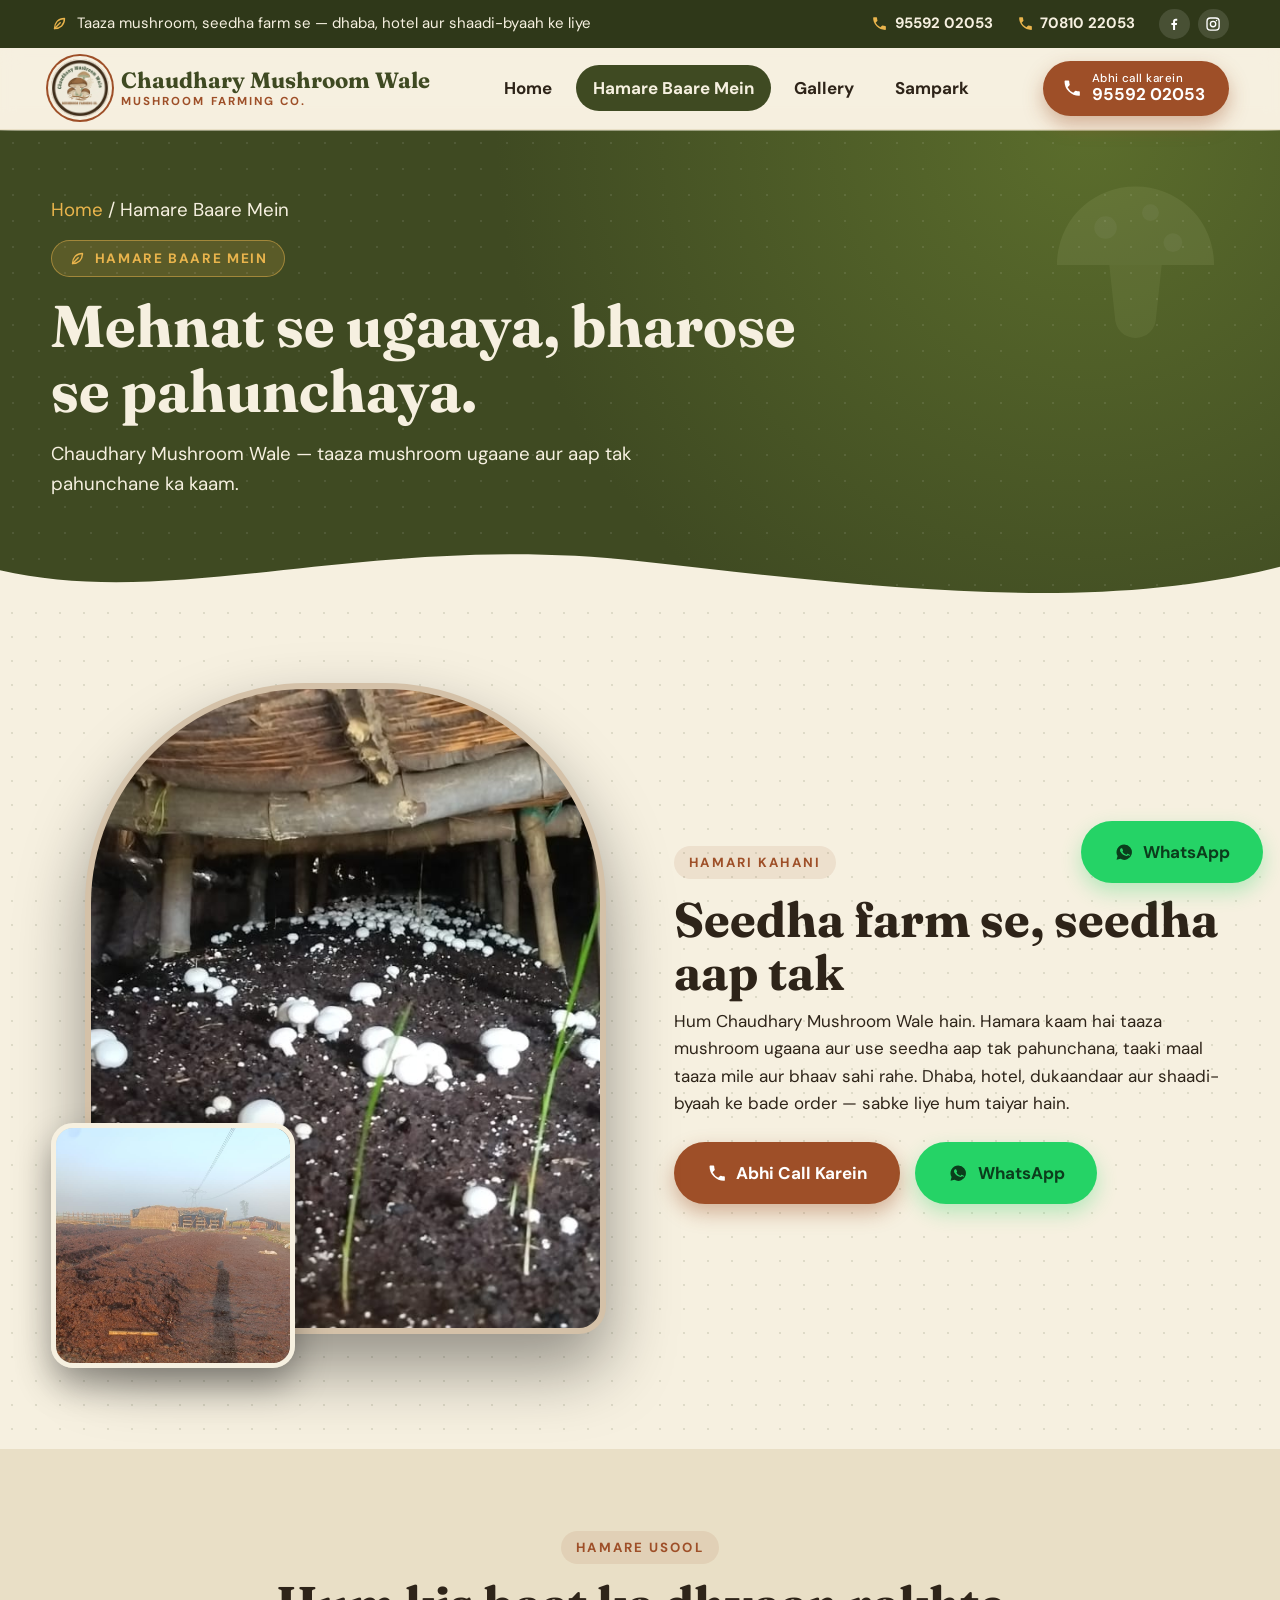
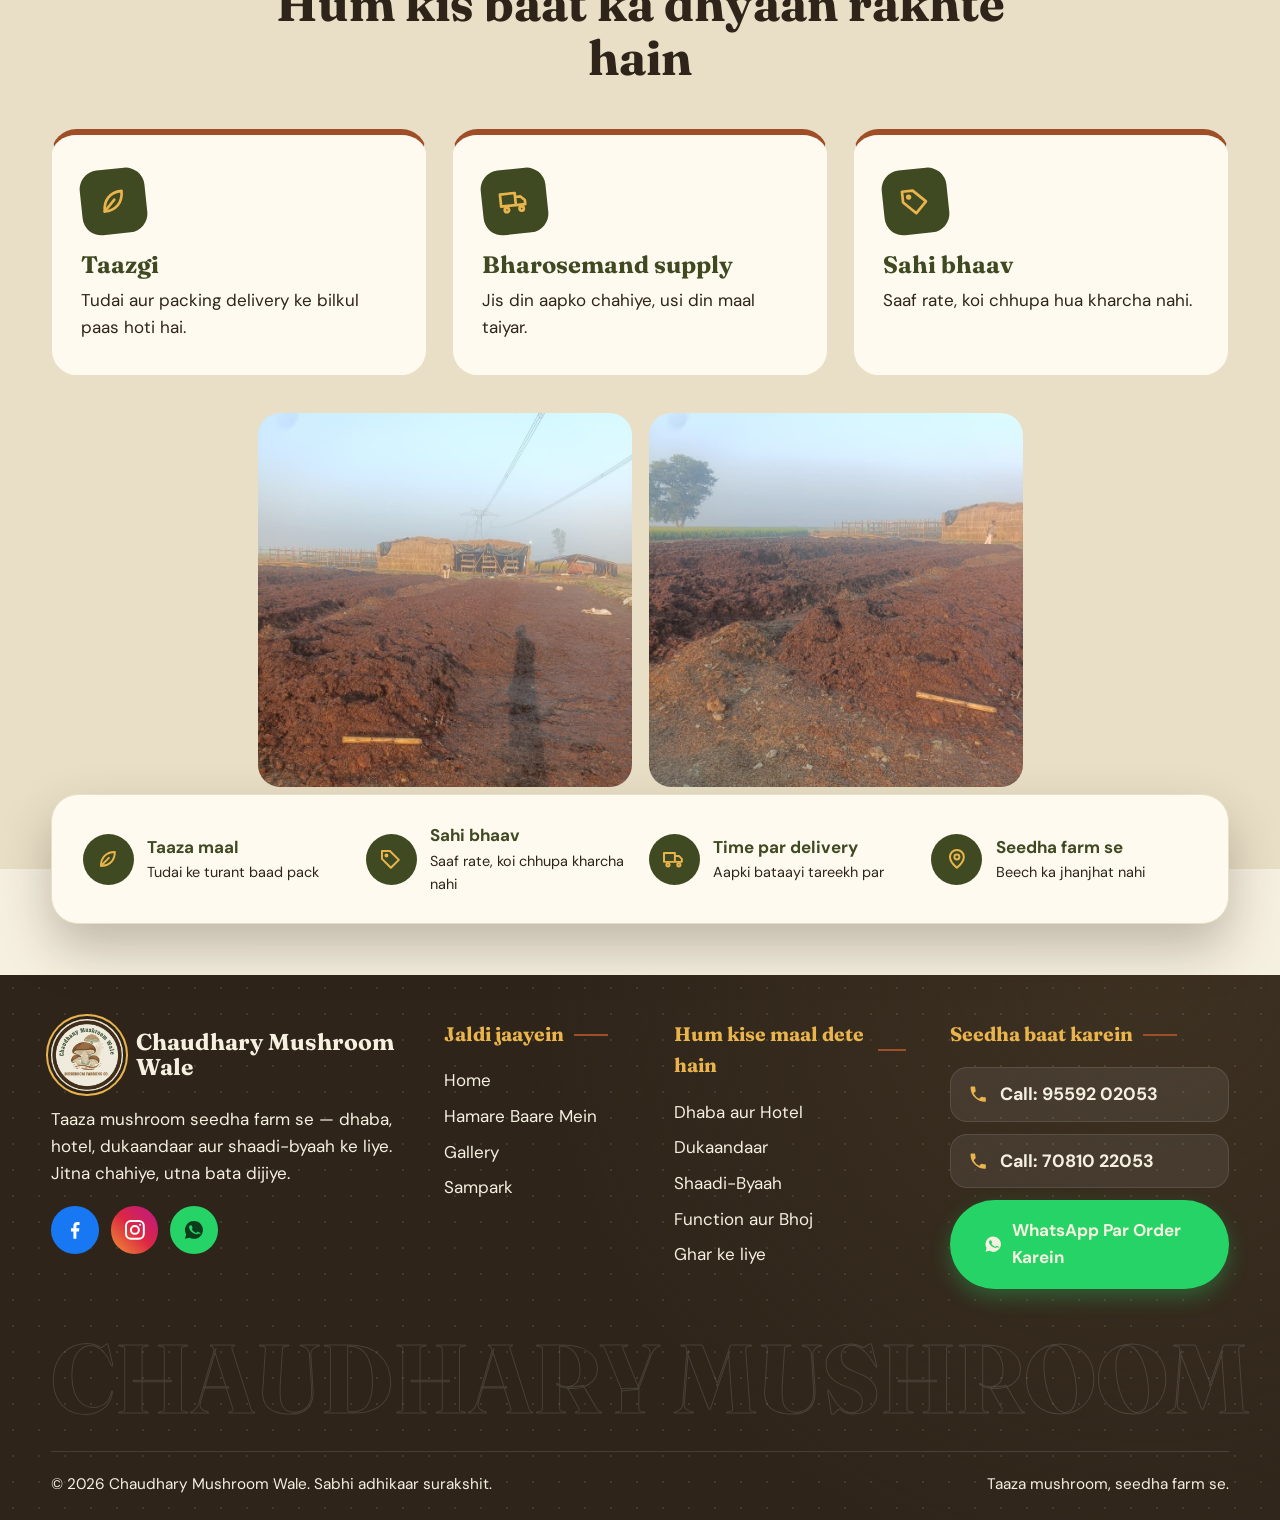
==== commit f863b95e: "Pro redesign: bold hero, graphics, new header/footer, bento gallery" ====
--- a/about.html
+++ b/about.html
@@ -6,48 +6,53 @@
 <link rel="icon" href="assets/logo.jpg">
 <link href="https://fonts.googleapis.com/css2?family=DM+Sans:wght@400;500;700&family=Fraunces:opsz,wght@9..144,600;9..144,700&display=swap" rel="stylesheet">
 <link rel="stylesheet" href="style.css">
+<script>document.documentElement.classList.add('js')</script>
 </head><body>
-<div class="topbar"><div class="wrap"><span class="tl">Taaza mushroom ke liye abhi baat karein:</span><span><a data-tel="phone1" data-show data-label="Call: " href="#">9559202053</a> &nbsp;|&nbsp; <a data-tel="phone2" data-show data-label="Call: " href="#">7081022053</a></span></div></div>
+<svg width="0" height="0" style="position:absolute" aria-hidden="true"><defs><symbol id="mush" viewBox="0 0 100 100"><path d="M8 54C8 30 27 12 50 12s42 18 42 42z" fill="currentColor"/><path d="M36 54h28l-3 28a11 11 0 0 1-22 0z" fill="currentColor" opacity=".8"/><circle cx="34" cy="34" r="6" fill="#fff" opacity=".4"/><circle cx="58" cy="26" r="4.5" fill="#fff" opacity=".4"/><circle cx="70" cy="42" r="5" fill="#fff" opacity=".4"/></symbol><symbol id="i-fb" viewBox="0 0 24 24"><path d="M13.5 21v-7.5h2.6l.4-3.1h-3V8.5c0-.9.3-1.5 1.6-1.5h1.6V4.2c-.3 0-1.2-.1-2.3-.1-2.3 0-3.9 1.4-3.9 4v2.3H8v3.1h2.5V21z"/></symbol><symbol id="i-ig" viewBox="0 0 24 24"><rect x="3" y="3" width="18" height="18" rx="5"/><circle cx="12" cy="12" r="4"/><circle cx="17.2" cy="6.8" r="1.1" fill="currentColor" stroke="none"/></symbol><symbol id="i-wa" viewBox="0 0 24 24"><path d="M12 3a9 9 0 0 0-7.8 13.5L3 21l4.6-1.2A9 9 0 1 0 12 3zm4.6 12.3c-.2.6-1.1 1.1-1.6 1.1-.4.1-.9.1-2.9-.7-2.4-1-3.9-3.4-4-3.6-.1-.2-1-1.3-1-2.5s.6-1.8.9-2c.2-.2.5-.3.7-.3h.5c.2 0 .4 0 .6.5l.8 1.9c.1.2.1.4 0 .6l-.4.6c-.1.2-.3.3-.1.6.2.3.8 1.3 1.7 2.1 1.2 1 2.1 1.3 2.4 1.5.3.1.4.1.6-.1l.8-1c.2-.3.4-.2.6-.1l1.8.9c.3.1.5.2.5.3.1.2.1.8-.1 1.4z"/></symbol><symbol id="i-ph" viewBox="0 0 24 24"><path d="M6.6 10.8a15 15 0 0 0 6.6 6.6l2.2-2.2a1 1 0 0 1 1-.25 11 11 0 0 0 3.6.6 1 1 0 0 1 1 1V20a1 1 0 0 1-1 1A17 17 0 0 1 3 4a1 1 0 0 1 1-1h3.5a1 1 0 0 1 1 1c0 1.3.2 2.5.6 3.6a1 1 0 0 1-.25 1z"/></symbol><symbol id="i-form" viewBox="0 0 24 24"><path d="M6 2h9l5 5v15H6z"/><path d="M9 13h8M9 17h8"/></symbol><symbol id="i-leaf" viewBox="0 0 24 24"><path d="M5 19c0-8 5-14 14-14 0 9-6 14-14 14z"/><path d="M5 19l8-8"/></symbol><symbol id="i-tag" viewBox="0 0 24 24"><path d="M3 12V4h8l9 9-8 8-9-9z"/><circle cx="7.5" cy="8.5" r="1"/></symbol><symbol id="i-truck" viewBox="0 0 24 24"><path d="M2 6h11v9H2zM13 9h4l3 3v3h-7z"/><circle cx="6" cy="18" r="1.6"/><circle cx="17" cy="18" r="1.6"/></symbol><symbol id="i-pin" viewBox="0 0 24 24"><path d="M12 21s7-6.2 7-11a7 7 0 1 0-14 0c0 4.8 7 11 7 11z"/><circle cx="12" cy="10" r="2.5"/></symbol><symbol id="i-check" viewBox="0 0 24 24"><path d="M5 13l4 4L19 7"/></symbol><symbol id="i-ut" viewBox="0 0 24 24"><path d="M7 3v8M5 3v5a2 2 0 0 0 4 0V3M7 11v10M17 3c-2 1-3 3-3 6v3h3v9"/></symbol><symbol id="i-shop" viewBox="0 0 24 24"><path d="M4 9l1-5h14l1 5M4 9v11h16V9M4 9a3 3 0 0 0 5 0 3 3 0 0 0 6 0 3 3 0 0 0 5 0M10 20v-5h4v5"/></symbol><symbol id="i-heart" viewBox="0 0 24 24"><path d="M12 20s-7-4.4-7-10a4 4 0 0 1 7-2.5A4 4 0 0 1 19 10c0 5.6-7 10-7 10z"/></symbol><symbol id="i-home" viewBox="0 0 24 24"><path d="M3 11l9-8 9 8M5 10v10h14V10M10 20v-6h4v6"/></symbol></defs></svg>
+<div class="topbar"><div class="wrap"><span class="tl"><svg class="s" aria-hidden="true"><use href="#i-leaf"/></svg>Taaza mushroom, seedha farm se &mdash; dhaba, hotel aur shaadi-byaah ke liye</span>
+<span class="tr2"><a data-tel="phone1" data-show href="#"><svg class="f" aria-hidden="true"><use href="#i-ph"/></svg><span>9559202053</span></a><a data-tel="phone2" data-show href="#"><svg class="f" aria-hidden="true"><use href="#i-ph"/></svg><span>7081022053</span></a><span class="mini"><a data-fb href="#" aria-label="Facebook"><svg class="f" aria-hidden="true"><use href="#i-fb"/></svg></a><a data-ig href="#" aria-label="Instagram"><svg class="s" aria-hidden="true"><use href="#i-ig"/></svg></a></span></span></div></div>
 <header class="nav"><div class="wrap nav-in">
-<a class="brand" href="index.html"><img src="assets/logo.jpg" alt="Chaudhary Mushroom Wale logo"><span>Chaudhary Mushroom Wale</span></a>
+<a class="brand" href="index.html"><img src="assets/logo.jpg" alt="Chaudhary Mushroom Wale logo"><span>Chaudhary Mushroom Wale<small>Mushroom Farming Co.</small></span></a>
 <nav class="links"><a href="index.html">Home</a><a href="about.html">Hamare Baare Mein</a><a href="gallery.html">Gallery</a><a href="contact.html">Sampark</a></nav>
-<a class="btn btn-clay nav-cta" data-tel="phone1" href="#">Call Karein</a>
+<a class="btn btn-clay nav-cta pulse" data-tel="phone1" href="#"><svg class="f" aria-hidden="true"><use href="#i-ph"/></svg><span><small>Abhi call karein</small><b data-num="phone1">95592 02053</b></span></a>
 <button class="burger" aria-label="Menu" aria-expanded="false"><span></span><span></span><span></span></button>
 </div></header>
-<section class="page-hero"><div class="wrap"><p class="eyebrow">Hamare baare mein</p><h1>Mehnat se ugaaya, bharose se pahunchaya.</h1><p>Chaudhary Mushroom Wale &mdash; taaza mushroom ugaane aur aap tak pahunchane ka kaam.</p></div></section>
-<section class="sec"><div class="wrap split">
-<div class="ph" style="min-height:20rem"><img class="cover" src="assets/gallery-3.jpg" alt="Hamara mushroom farm"></div>
-<div><h2>Hamari kahani</h2><p>Hum Chaudhary Mushroom Wale hain. Hamara kaam hai taaza mushroom ugaana aur use seedha aap tak pahunchana, taaki maal taaza mile aur bhaav sahi rahe. Dhaba, hotel, dukaandaar aur shaadi-byaah ke bade order &mdash; sabke liye hum taiyar hain.</p></div>
+<section class="page-hero"><svg class="dec" style="right:3rem;top:2rem;width:11rem;height:11rem"><use href="#mush"/></svg><div class="wrap"><p class="crumb"><a href="index.html">Home</a> / Hamare Baare Mein</p><span class="pill" style="margin-top:.9rem"><svg class="s" aria-hidden="true"><use href="#i-leaf"/></svg>Hamare baare mein</span><h1>Mehnat se ugaaya, bharose se pahunchaya.</h1><p>Chaudhary Mushroom Wale &mdash; taaza mushroom ugaane aur aap tak pahunchane ka kaam.</p></div><div class="wave"><svg viewBox="0 0 1440 80" preserveAspectRatio="none"><path d="M0 44C200 90 420 0 720 34s520 56 720 6V80H0z" fill="#F6F0E0"/></svg></div></section>
+<section class="sec dots"><div class="wrap split">
+<div class="art rv"><div class="art-main"><img src="assets/gallery-3.jpg" alt="Hamara mushroom farm"></div><div class="art-sm"><img src="assets/gallery-5.jpg" alt="Photo"></div></div>
+<div class="rv"><span class="eyebrow">Hamari kahani</span><h2>Seedha farm se, seedha aap tak</h2><p>Hum Chaudhary Mushroom Wale hain. Hamara kaam hai taaza mushroom ugaana aur use seedha aap tak pahunchana, taaki maal taaza mile aur bhaav sahi rahe. Dhaba, hotel, dukaandaar aur shaadi-byaah ke bade order &mdash; sabke liye hum taiyar hain.</p><div class="row" style="margin-top:1.5rem"><a class="btn btn-clay" data-tel="phone1" href="#"><svg class="f" aria-hidden="true"><use href="#i-ph"/></svg>Abhi Call Karein</a><a class="btn btn-wa" data-wa href="#"><svg class="f" aria-hidden="true"><use href="#i-wa"/></svg>WhatsApp</a></div></div>
 </div></section>
-<section class="sec alt"><div class="wrap"><h2>Hum kis baat ka dhyaan rakhte hain</h2>
+<section class="sec alt"><div class="wrap"><div class="sh rv"><span class="eyebrow">Hamare usool</span><h2>Hum kis baat ka dhyaan rakhte hain</h2></div>
 <div class="cards">
-<div class="card"><h3>Taazgi</h3><p>Tudai aur packing delivery ke bilkul paas hoti hai.</p></div>
-<div class="card"><h3>Bharosemand supply</h3><p>Jis din aapko chahiye, usi din maal taiyar.</p></div>
-<div class="card"><h3>Sahi bhaav</h3><p>Saaf rate, koi chhupa hua kharcha nahi.</p></div>
+<div class="card rv"><div class="ico"><svg class="s" aria-hidden="true"><use href="#i-leaf"/></svg></div><h3>Taazgi</h3><p>Tudai aur packing delivery ke bilkul paas hoti hai.</p></div>
+<div class="card rv"><div class="ico"><svg class="s" aria-hidden="true"><use href="#i-truck"/></svg></div><h3>Bharosemand supply</h3><p>Jis din aapko chahiye, usi din maal taiyar.</p></div>
+<div class="card rv"><div class="ico"><svg class="s" aria-hidden="true"><use href="#i-tag"/></svg></div><h3>Sahi bhaav</h3><p>Saaf rate, koi chhupa hua kharcha nahi.</p></div>
 </div>
-<div class="duo"><img src="assets/gallery-5.jpg" alt="Photo 5"><img src="assets/gallery-6.jpg" alt="Photo 6"></div>
+<div class="duo rv"><img src="assets/gallery-5.jpg" alt="Photo 5"><img src="assets/gallery-6.jpg" alt="Photo 6"></div>
 </div></section>
-<section class="trust"><div class="wrap">
-<div class="tr"><i><svg viewBox="0 0 24 24" fill="none" stroke="currentColor" stroke-width="2" stroke-linecap="round" stroke-linejoin="round"><path d="M5 19c0-8 5-14 14-14 0 9-6 14-14 14z"/><path d="M5 19l8-8"/></svg></i><div>Taaza maal<small>Tudai ke turant baad pack</small></div></div>
-<div class="tr"><i><svg viewBox="0 0 24 24" fill="none" stroke="currentColor" stroke-width="2" stroke-linecap="round" stroke-linejoin="round"><path d="M3 12V4h8l9 9-8 8-9-9z"/><circle cx="7.5" cy="8.5" r="1"/></svg></i><div>Sahi bhaav<small>Saaf rate, koi chhupa kharcha nahi</small></div></div>
-<div class="tr"><i><svg viewBox="0 0 24 24" fill="none" stroke="currentColor" stroke-width="2" stroke-linecap="round" stroke-linejoin="round"><path d="M2 6h11v9H2zM13 9h4l3 3v3h-7z"/><circle cx="6" cy="18" r="1.6"/><circle cx="17" cy="18" r="1.6"/></svg></i><div>Time par delivery<small>Aapki bataayi tareekh par</small></div></div>
-<div class="tr"><i><svg viewBox="0 0 24 24" fill="none" stroke="currentColor" stroke-width="2" stroke-linecap="round" stroke-linejoin="round"><path d="M12 21s7-6.2 7-11a7 7 0 1 0-14 0c0 4.8 7 11 7 11z"/><circle cx="12" cy="10" r="2.5"/></svg></i><div>Seedha farm se<small>Beech ka jhanjhat nahi</small></div></div>
-</div></section>
-<a class="btn btn-wa fab" data-wa href="#"><svg viewBox="0 0 24 24" fill="currentColor" aria-hidden="true"><path d="M12 3a9 9 0 0 0-7.8 13.5L3 21l4.6-1.2A9 9 0 1 0 12 3zm4.6 12.3c-.2.6-1.1 1.1-1.6 1.1-.4.1-.9.1-2.9-.7-2.4-1-3.9-3.4-4-3.6-.1-.2-1-1.3-1-2.5s.6-1.8.9-2c.2-.2.5-.3.7-.3h.5c.2 0 .4 0 .6.5l.8 1.9c.1.2.1.4 0 .6l-.4.6c-.1.2-.3.3-.1.6.2.3.8 1.3 1.7 2.1 1.2 1 2.1 1.3 2.4 1.5.3.1.4.1.6-.1l.8-1c.2-.3.4-.2.6-.1l1.8.9c.3.1.5.2.5.3.1.2.1.8-.1 1.4z"/></svg>WhatsApp</a>
-<footer class="foot"><div class="wrap">
+<div class="wrap trust rv"><div class="box">
+<div class="tr"><i><svg class="s" aria-hidden="true"><use href="#i-leaf"/></svg></i><div>Taaza maal<small>Tudai ke turant baad pack</small></div></div>
+<div class="tr"><i><svg class="s" aria-hidden="true"><use href="#i-tag"/></svg></i><div>Sahi bhaav<small>Saaf rate, koi chhupa kharcha nahi</small></div></div>
+<div class="tr"><i><svg class="s" aria-hidden="true"><use href="#i-truck"/></svg></i><div>Time par delivery<small>Aapki bataayi tareekh par</small></div></div>
+<div class="tr"><i><svg class="s" aria-hidden="true"><use href="#i-pin"/></svg></i><div>Seedha farm se<small>Beech ka jhanjhat nahi</small></div></div>
+</div></div>
+<a class="btn btn-wa fab" data-wa href="#"><svg class="f" aria-hidden="true"><use href="#i-wa"/></svg>WhatsApp</a>
+<footer class="foot"><div class="wrap" style="padding-top:2.6rem">
 <div class="fgrid">
 <div class="fcol-brand"><div class="fbrand"><img src="assets/logo.jpg" alt="Logo"><b>Chaudhary Mushroom Wale</b></div>
-<p>Taaza mushroom seedha farm se &mdash; dhaba, hotel, dukaandaar aur shaadi-byaah ke liye.</p>
-<div class="soc"><a class="fb" data-fb href="#" aria-label="Facebook"><svg viewBox="0 0 24 24" fill="currentColor" aria-hidden="true"><path d="M13.5 21v-7.5h2.6l.4-3.1h-3V8.5c0-.9.3-1.5 1.6-1.5h1.6V4.2c-.3 0-1.2-.1-2.3-.1-2.3 0-3.9 1.4-3.9 4v2.3H8v3.1h2.5V21z"/></svg></a><a class="ig" data-ig href="#" aria-label="Instagram"><svg viewBox="0 0 24 24" fill="none" stroke="currentColor" stroke-width="2" aria-hidden="true"><rect x="3" y="3" width="18" height="18" rx="5"/><circle cx="12" cy="12" r="4"/><circle cx="17.2" cy="6.8" r="1.1" fill="currentColor" stroke="none"/></svg></a><a class="wa" data-wa href="#" aria-label="WhatsApp"><svg viewBox="0 0 24 24" fill="currentColor" aria-hidden="true"><path d="M12 3a9 9 0 0 0-7.8 13.5L3 21l4.6-1.2A9 9 0 1 0 12 3zm4.6 12.3c-.2.6-1.1 1.1-1.6 1.1-.4.1-.9.1-2.9-.7-2.4-1-3.9-3.4-4-3.6-.1-.2-1-1.3-1-2.5s.6-1.8.9-2c.2-.2.5-.3.7-.3h.5c.2 0 .4 0 .6.5l.8 1.9c.1.2.1.4 0 .6l-.4.6c-.1.2-.3.3-.1.6.2.3.8 1.3 1.7 2.1 1.2 1 2.1 1.3 2.4 1.5.3.1.4.1.6-.1l.8-1c.2-.3.4-.2.6-.1l1.8.9c.3.1.5.2.5.3.1.2.1.8-.1 1.4z"/></svg></a></div></div>
+<p>Taaza mushroom seedha farm se &mdash; dhaba, hotel, dukaandaar aur shaadi-byaah ke liye. Jitna chahiye, utna bata dijiye.</p>
+<div class="soc"><a class="fb" data-fb href="#" aria-label="Facebook"><svg class="f" aria-hidden="true"><use href="#i-fb"/></svg></a><a class="ig" data-ig href="#" aria-label="Instagram"><svg class="s" aria-hidden="true"><use href="#i-ig"/></svg></a><a class="wa" data-wa href="#" aria-label="WhatsApp"><svg class="f" aria-hidden="true"><use href="#i-wa"/></svg></a></div></div>
 <div><h4>Jaldi jaayein</h4><ul class="flinks"><li><a href="index.html">Home</a></li><li><a href="about.html">Hamare Baare Mein</a></li><li><a href="gallery.html">Gallery</a></li><li><a href="contact.html">Sampark</a></li></ul></div>
 <div><h4>Hum kise maal dete hain</h4><ul class="fsup"><li>Dhaba aur Hotel</li><li>Dukaandaar</li><li>Shaadi-Byaah</li><li>Function aur Bhoj</li><li>Ghar ke liye</li></ul></div>
 <div><h4>Seedha baat karein</h4>
-<a class="fphone" data-tel="phone1" data-show data-label="Call: " href="#"><svg viewBox="0 0 24 24" fill="currentColor" aria-hidden="true"><path d="M6.6 10.8a15 15 0 0 0 6.6 6.6l2.2-2.2a1 1 0 0 1 1-.25 11 11 0 0 0 3.6.6 1 1 0 0 1 1 1V20a1 1 0 0 1-1 1A17 17 0 0 1 3 4a1 1 0 0 1 1-1h3.5a1 1 0 0 1 1 1c0 1.3.2 2.5.6 3.6a1 1 0 0 1-.25 1z"/></svg><span>9559202053</span></a>
-<a class="fphone" data-tel="phone2" data-show data-label="Call: " href="#"><svg viewBox="0 0 24 24" fill="currentColor" aria-hidden="true"><path d="M6.6 10.8a15 15 0 0 0 6.6 6.6l2.2-2.2a1 1 0 0 1 1-.25 11 11 0 0 0 3.6.6 1 1 0 0 1 1 1V20a1 1 0 0 1-1 1A17 17 0 0 1 3 4a1 1 0 0 1 1-1h3.5a1 1 0 0 1 1 1c0 1.3.2 2.5.6 3.6a1 1 0 0 1-.25 1z"/></svg><span>7081022053</span></a>
-<p data-opt="address">Pata: <span data-c="address"></span></p><p data-opt="hours">Samay: <span data-c="hours"></span></p></div>
+<a class="fphone" data-tel="phone1" data-show data-label="Call: " href="#"><svg class="f" aria-hidden="true"><use href="#i-ph"/></svg><span>9559202053</span></a>
+<a class="fphone" data-tel="phone2" data-show data-label="Call: " href="#"><svg class="f" aria-hidden="true"><use href="#i-ph"/></svg><span>7081022053</span></a>
+<a class="btn btn-wa fwa" data-wa href="#"><svg class="f" aria-hidden="true"><use href="#i-wa"/></svg>WhatsApp Par Order Karein</a>
+<p data-opt="address" style="margin-top:.8rem">Pata: <span data-c="address"></span></p><p data-opt="hours">Samay: <span data-c="hours"></span></p></div>
 </div>
-<div class="fbot fbot"><span>&copy; <span data-year>2026</span> Chaudhary Mushroom Wale. Sabhi adhikaar surakshit.</span><span>Taaza mushroom, seedha farm se.</span></div>
+<div class="fmark" aria-hidden="true">CHAUDHARY MUSHROOM</div>
+<div class="fbot"><span>&copy; <span data-year>2026</span> Chaudhary Mushroom Wale. Sabhi adhikaar surakshit.</span><span>Taaza mushroom, seedha farm se.</span></div>
 </div></footer>
-<nav class="mbar"><a data-tel="phone1" href="#"><svg viewBox="0 0 24 24" fill="currentColor" aria-hidden="true"><path d="M6.6 10.8a15 15 0 0 0 6.6 6.6l2.2-2.2a1 1 0 0 1 1-.25 11 11 0 0 0 3.6.6 1 1 0 0 1 1 1V20a1 1 0 0 1-1 1A17 17 0 0 1 3 4a1 1 0 0 1 1-1h3.5a1 1 0 0 1 1 1c0 1.3.2 2.5.6 3.6a1 1 0 0 1-.25 1z"/></svg>Call</a><a class="m-wa" data-wa href="#"><svg viewBox="0 0 24 24" fill="currentColor" aria-hidden="true"><path d="M12 3a9 9 0 0 0-7.8 13.5L3 21l4.6-1.2A9 9 0 1 0 12 3zm4.6 12.3c-.2.6-1.1 1.1-1.6 1.1-.4.1-.9.1-2.9-.7-2.4-1-3.9-3.4-4-3.6-.1-.2-1-1.3-1-2.5s.6-1.8.9-2c.2-.2.5-.3.7-.3h.5c.2 0 .4 0 .6.5l.8 1.9c.1.2.1.4 0 .6l-.4.6c-.1.2-.3.3-.1.6.2.3.8 1.3 1.7 2.1 1.2 1 2.1 1.3 2.4 1.5.3.1.4.1.6-.1l.8-1c.2-.3.4-.2.6-.1l1.8.9c.3.1.5.2.5.3.1.2.1.8-.1 1.4z"/></svg>WhatsApp</a><a href="contact.html"><svg viewBox="0 0 24 24" fill="none" stroke="currentColor" stroke-width="2" stroke-linejoin="round" aria-hidden="true"><path d="M6 2h9l5 5v15H6z"/><path d="M9 13h8M9 17h8"/></svg>Order</a></nav>
+<nav class="mbar"><a data-tel="phone1" href="#"><svg class="f" aria-hidden="true"><use href="#i-ph"/></svg>Call</a><a class="m-wa" data-wa href="#"><svg class="f" aria-hidden="true"><use href="#i-wa"/></svg>WhatsApp</a><a href="contact.html"><svg class="s" aria-hidden="true"><use href="#i-form"/></svg>Order</a></nav>
 <script src="config.js"></script><script src="script.js"></script>
 </body></html>
--- a/style.css
+++ b/style.css
@@ -1,147 +1 @@
-:root{--deep:#3F4A22;--olive:#556427;--moss:#A3AE74;--cream:#F6F0E0;--oat:#E9DFC6;--taupe:#CDB79A;--bark:#2E2419;--clay:#9E4F28;--card:#FFFAEF}
-*{box-sizing:border-box;margin:0}
-html{font-size:17px;scroll-behavior:smooth}
-@media(min-width:1500px){html{font-size:19px}}
-@media(min-width:1800px){html{font-size:20px}}
-body{font-family:'DM Sans',sans-serif;background:var(--cream);color:var(--bark);line-height:1.6;overflow-x:hidden}
-h1,h2,h3{font-family:'Fraunces',serif;line-height:1.15}
-img{max-width:100%}
-.wrap{width:min(80rem,100% - 2*clamp(1.25rem,4vw,4rem));margin:0 auto}
-.topbar{background:var(--olive);color:var(--cream);font-size:.9rem;padding:.45rem 0}
-.topbar .wrap{display:flex;justify-content:space-between;gap:.75rem;flex-wrap:wrap}
-.topbar a{color:var(--cream);text-decoration:none;font-weight:700}
-.nav{background:var(--cream);border-bottom:1px solid var(--oat);position:sticky;top:0;z-index:30}
-.nav-in{display:flex;align-items:center;justify-content:space-between;gap:1rem;padding:.65rem 0}
-.brand{display:flex;align-items:center;gap:.65rem;text-decoration:none;color:var(--deep);font-family:'Fraunces',serif;font-weight:700;font-size:1.25rem;line-height:1.1}
-.brand img{width:3rem;height:3rem;border-radius:50%;object-fit:cover;flex:none}
-.links{display:flex;gap:1.7rem}
-.links a{color:var(--bark);text-decoration:none;font-weight:500}
-.links a:hover,.links a[aria-current]{color:var(--clay)}
-.burger{display:none;width:2.8rem;height:2.8rem;border:0;border-radius:.8rem;background:var(--oat);cursor:pointer;flex-direction:column;align-items:center;justify-content:center;gap:.28rem}
-.burger span{display:block;width:1.3rem;height:2px;background:var(--deep);border-radius:2px;transition:.2s}
-.nav.open .burger span:nth-child(1){transform:translateY(.4rem) rotate(45deg)}
-.nav.open .burger span:nth-child(2){opacity:0}
-.nav.open .burger span:nth-child(3){transform:translateY(-.4rem) rotate(-45deg)}
-.btn{display:inline-flex;align-items:center;justify-content:center;gap:.5rem;padding:.8rem 1.6rem;border-radius:999px;font-family:inherit;font-size:1rem;font-weight:700;text-decoration:none;border:2px solid transparent;cursor:pointer;transition:transform .15s}
-.btn:hover{transform:translateY(-2px)}
-.btn svg{width:1.2rem;height:1.2rem;flex:none}
-.btn-clay{background:var(--clay);color:#fff}
-.btn-line{border-color:var(--cream);color:var(--cream)}
-.btn-cream{background:var(--cream);color:var(--deep)}
-.btn-olive{background:var(--olive);color:var(--cream)}
-.btn-wa{background:#25D366;color:#0b3d1c}
-.btn-fb{background:#1877F2;color:#fff}
-.btn-ig{background:linear-gradient(45deg,#f09433,#dc2743,#bc1888);color:#fff}
-.hero{background:var(--deep);color:var(--cream);padding:4.5rem 0;overflow:hidden}
-.hero-grid{display:grid;grid-template-columns:1.05fr 1fr;gap:4rem;align-items:center}
-.hero h1{font-size:clamp(2.1rem,4.4vw,3.7rem);margin:.8rem 0 1.1rem}
-.page-hero{background:var(--deep);color:var(--cream);padding:3.5rem 0}
-.page-hero h1{font-size:clamp(2rem,4vw,3.2rem);margin:.6rem 0 .9rem;max-width:46rem}
-.lead{font-size:1.1rem;max-width:34rem;margin-bottom:1.7rem}
-.eyebrow{font-size:.78rem;letter-spacing:.14em;text-transform:uppercase;font-weight:700;color:var(--moss)}
-.sec .eyebrow{color:var(--olive)}
-.row{display:flex;gap:.9rem;flex-wrap:wrap}
-.ph{background:var(--taupe);border-radius:1.3rem;min-height:18rem;position:relative;overflow:hidden}
-.ph>img.cover{position:absolute;inset:0;width:100%;height:100%;object-fit:cover}
-.hero-art{position:relative}
-.hero-art::before{content:"";position:absolute;inset:0;transform:translate(.9rem,.9rem);border:2px solid var(--moss);border-radius:1.3rem;opacity:.55}
-.hero-art .ph{aspect-ratio:4/3;min-height:0;box-shadow:0 1.4rem 3rem rgba(0,0,0,.35)}
-.hero-art .ph>img.cover{filter:brightness(1.1) contrast(1.05) saturate(1.1)}
-.badge{position:absolute;left:1rem;bottom:1rem;width:5.2rem;height:5.2rem;border-radius:50%;border:3px solid var(--cream);background:var(--cream);object-fit:cover}
-.sec{padding:4.2rem 0}
-.alt{background:var(--oat)}
-.sec h2{font-size:clamp(1.7rem,3.2vw,2.4rem);margin:.5rem 0 .4rem}
-.cards{display:grid;grid-template-columns:repeat(3,1fr);gap:1.3rem;margin-top:1.8rem}
-.card{background:var(--card);border:1px solid var(--oat);border-radius:1.3rem;padding:1.6rem}
-.card h3{color:var(--deep);font-size:1.3rem;margin-bottom:.5rem}
-.strip{display:grid;grid-template-columns:repeat(3,1fr);gap:1rem;margin:1.8rem 0 1.6rem}
-.strip img{width:100%;height:15rem;object-fit:cover;border-radius:1.1rem;display:block}
-.cta{background:var(--clay);color:var(--cream);padding:3rem 0}
-.cta .wrap{display:flex;justify-content:space-between;align-items:center;gap:1.5rem;flex-wrap:wrap}
-.cta h2{font-size:clamp(1.5rem,3vw,2.2rem);max-width:36rem}
-.split{display:grid;grid-template-columns:1fr 1fr;gap:3rem;align-items:center}
-.duo{display:grid;grid-template-columns:repeat(2,minmax(0,22rem));gap:1rem;justify-content:center;margin-top:1.7rem}
-.duo img{width:100%;height:22rem;object-fit:cover;border-radius:1.1rem}
-.mas{column-count:3;column-gap:1rem;margin-top:.4rem}
-.mas img{width:100%;display:block;margin-bottom:1rem;border-radius:1.1rem;break-inside:avoid;cursor:zoom-in}
-.contact{display:grid;grid-template-columns:1.1fr 1fr;gap:1.5rem;align-items:start}
-.contact .card h2{color:var(--deep);font-size:1.6rem;margin:0 0 .9rem}
-.stack{display:flex;flex-direction:column;gap:.8rem;align-items:flex-start;margin-top:.9rem}
-label{font-weight:700;font-size:.9rem}
-input,select,textarea{width:100%;padding:.8rem 1rem;border:1px solid var(--taupe);border-radius:.9rem;background:var(--card);font:inherit;margin:.4rem 0 1rem;color:var(--bark)}
-.trust{background:var(--oat);border-top:1px solid var(--taupe)}
-.trust .wrap{display:grid;grid-template-columns:repeat(4,1fr);gap:1rem;padding:1.6rem 0}
-.tr{display:flex;align-items:center;gap:.8rem;font-weight:700;color:var(--deep)}
-.tr small{display:block;font-weight:400;color:var(--bark);opacity:.8;font-size:.85rem}
-.tr i{flex:none;width:2.8rem;height:2.8rem;border-radius:50%;background:var(--deep);color:var(--cream);display:grid;place-items:center}
-.tr svg{width:1.4rem;height:1.4rem}
-.foot{background:var(--bark);color:var(--cream);padding:3.6rem 0 0;border-radius:0}
-.fgrid{display:grid;grid-template-columns:1.5fr .8fr 1fr 1.2fr;gap:2.5rem}
-.foot h4{font-family:'Fraunces',serif;font-size:1.1rem;margin-bottom:.9rem;color:var(--moss)}
-.fbrand{display:flex;align-items:center;gap:.7rem;margin-bottom:.8rem}
-.fbrand img{width:3.8rem;height:3.8rem;border-radius:50%;object-fit:cover}
-.fbrand b{font-family:'Fraunces',serif;font-size:1.3rem;line-height:1.1}
-.foot p{opacity:.9}
-.foot ul{list-style:none;padding:0}
-.foot li{margin:.45rem 0}
-.foot a{color:var(--cream);text-decoration:none}
-.foot li a:hover{color:var(--moss)}
-.fphone{display:flex;align-items:center;gap:.6rem;background:rgba(255,255,255,.07);border-radius:.9rem;padding:.65rem .9rem;margin-bottom:.6rem;font-weight:700}
-.fphone svg{width:1.2rem;height:1.2rem;color:var(--moss);flex:none}
-.soc{display:flex;gap:.7rem;margin-top:1rem}
-.soc a{width:2.7rem;height:2.7rem;border-radius:50%;display:grid;place-items:center;color:#fff}
-.soc svg{width:1.4rem;height:1.4rem}
-.soc .fb{background:#1877F2}.soc .ig{background:linear-gradient(45deg,#f09433,#dc2743,#bc1888)}.soc .wa{background:#25D366;color:#0b3d1c}
-.fbot{margin-top:2.6rem;border-top:1px solid rgba(255,255,255,.12);padding:1.2rem 0;display:flex;justify-content:space-between;gap:.8rem;flex-wrap:wrap;font-size:.9rem;opacity:.85}
-.fab{position:fixed;right:1rem;bottom:1rem;z-index:20;box-shadow:0 .4rem 1.1rem rgba(0,0,0,.25)}
-.mbar{display:none}
-.lb{position:fixed;inset:0;background:rgba(20,14,8,.88);display:none;place-items:center;z-index:50;cursor:zoom-out;padding:1.2rem}
-.lb.on{display:grid}
-.lb img{max-width:100%;max-height:92vh;border-radius:.8rem}
-@media(max-width:1000px){.fgrid{grid-template-columns:1fr 1fr}.trust .wrap{grid-template-columns:1fr 1fr}}
-@media(max-width:860px){
-.hero{padding:2.4rem 0 3rem}
-.hero-grid,.split,.contact,.cards{grid-template-columns:1fr}
-.hero-grid{gap:2rem}
-.hero-art .ph{aspect-ratio:4/3}
-.hero-art::before{transform:translate(.5rem,.5rem)}
-.nav-in{padding:.5rem 0}
-.brand{font-size:1.05rem}.brand img{width:2.6rem;height:2.6rem}
-.burger{display:flex}
-.nav-cta{display:none}
-.links{display:none;position:absolute;left:0;right:0;top:100%;background:var(--cream);flex-direction:column;gap:0;padding:.4rem 1.25rem 1rem;border-bottom:1px solid var(--oat);box-shadow:0 1rem 1.5rem rgba(0,0,0,.12)}
-.nav.open .links{display:flex}
-.links a{padding:.95rem .2rem;border-bottom:1px solid var(--oat);font-size:1.05rem}
-.topbar .wrap{justify-content:center;text-align:center}
-.topbar .tl{display:none}
-.row .btn{flex:1 1 100%}
-.sec{padding:2.8rem 0}
-.cards{gap:1rem;margin-top:1.3rem}
-.strip{display:flex;overflow-x:auto;scroll-snap-type:x mandatory;gap:.8rem;margin-right:calc(-1 * clamp(1.25rem,4vw,4rem));padding-right:1rem;-webkit-overflow-scrolling:touch}
-.strip img{flex:0 0 78%;height:13rem;scroll-snap-align:start}
-.cta .wrap{flex-direction:column;align-items:flex-start}
-.cta .btn{width:100%}
-.mas{column-count:2;column-gap:.7rem}.mas img{margin-bottom:.7rem}
-.duo{grid-template-columns:1fr 1fr;gap:.7rem}.duo img{height:13rem}
-.stack{align-items:stretch}
-.trust .wrap{grid-template-columns:1fr 1fr;gap:.9rem .6rem;padding:1.2rem 0}
-.tr{flex-direction:column;text-align:center;gap:.4rem;font-size:.95rem}
-.tr small{display:none}
-.foot{border-radius:1.6rem 1.6rem 0 0;padding-top:2.4rem}
-.fgrid{grid-template-columns:1fr;gap:1.8rem}
-.fbrand{flex-direction:column;text-align:center}.fbrand img{width:5rem;height:5rem}
-.fcol-brand{text-align:center}
-.soc{justify-content:center}
-.foot h4{text-align:center}
-.flinks{display:grid;grid-template-columns:1fr 1fr;gap:.6rem}
-.flinks li{margin:0}.flinks a{display:block;text-align:center;background:rgba(255,255,255,.07);border-radius:.8rem;padding:.7rem .4rem}
-.fsup{display:flex;flex-wrap:wrap;gap:.5rem;justify-content:center}
-.fsup li{margin:0;background:rgba(255,255,255,.07);border-radius:999px;padding:.4rem .9rem;font-size:.92rem}
-.fbot{flex-direction:column;text-align:center;align-items:center;padding-bottom:1.4rem}
-.fab{display:none}
-.mbar{display:grid;grid-template-columns:repeat(3,1fr);position:fixed;left:0;right:0;bottom:0;z-index:40;background:var(--deep);border-top:1px solid rgba(255,255,255,.15);padding:.45rem .5rem calc(.45rem + env(safe-area-inset-bottom))}
-.mbar a{display:flex;flex-direction:column;align-items:center;gap:.15rem;color:var(--cream);text-decoration:none;font-size:.78rem;font-weight:700;padding:.3rem 0;border-radius:.7rem}
-.mbar svg{width:1.4rem;height:1.4rem}
-.mbar a.m-wa{background:#25D366;color:#0b3d1c;margin:0 .35rem}
-body{padding-bottom:4.6rem}
-}+:root{--deep:#3F4A22;--dark:#2F3819;--olive:#556427;--moss:#A3AE74;--cream:#F6F0E0;--oat:#E9DFC6;--taupe:#CDB79A;--bark:#2E2419;--clay:#9E4F28;--card:#FFFAEF;--gold:#E9B44C}*{box-sizing:border-box;margin:0}html{font-size:17px;scroll-behavior:smooth}@media(min-width:1500px){html{font-size:19px}}@media(min-width:1800px){html{font-size:20px}}body{font-family:'DM Sans',sans-serif;background:var(--cream);color:var(--bark);line-height:1.6;overflow-x:hidden}h1,h2,h3{font-family:'Fraunces',serif;line-height:1.1}img{max-width:100%}svg.s{fill:none;stroke:currentColor;stroke-width:2;stroke-linecap:round;stroke-linejoin:round}svg.f{fill:currentColor}svg.dec{position:absolute;width:9rem;height:9rem;color:var(--moss);opacity:.16;pointer-events:none}.wrap{width:min(80rem,100% - 2*clamp(1.25rem,4vw,4rem));margin:0 auto;position:relative}.dots{background-image:radial-gradient(rgba(63,74,34,.13) 1.3px,transparent 1.3px);background-size:24px 24px}.hero::before,.page-hero::before,.dark::before,.cta::before,.foot::before{content:"";position:absolute;inset:0;background-image:radial-gradient(rgba(255,255,255,.09) 1.2px,transparent 1.2px);background-size:26px 26px;pointer-events:none}.topbar{background:var(--dark);color:var(--cream);font-size:.88rem;padding:.5rem 0}.topbar .wrap{display:flex;justify-content:space-between;align-items:center;gap:.8rem;flex-wrap:wrap}.topbar svg{width:1rem;height:1rem;flex:none;color:var(--gold)}.topbar a{color:var(--cream);text-decoration:none;font-weight:700;display:inline-flex;align-items:center;gap:.4rem}.tl{display:inline-flex;align-items:center;gap:.5rem}.tr2{display:flex;align-items:center;gap:1.4rem}.mini{display:flex;gap:.5rem}.mini a{width:1.8rem;height:1.8rem;border-radius:50%;background:rgba(255,255,255,.12);justify-content:center}.mini svg{color:#fff;width:.95rem;height:.95rem}.nav{background:rgba(246,240,224,.94);backdrop-filter:blur(10px);border-bottom:1px solid var(--oat);position:sticky;top:0;z-index:30;transition:box-shadow .3s}.nav.sc{box-shadow:0 .6rem 1.6rem rgba(46,36,25,.16)}.nav-in{display:flex;align-items:center;justify-content:space-between;gap:1.2rem;padding:.7rem 0}.brand{display:flex;align-items:center;gap:.7rem;text-decoration:none;color:var(--deep);font-family:'Fraunces',serif;font-weight:700;font-size:1.3rem;line-height:1.05}.brand img{width:3.4rem;height:3.4rem;border-radius:50%;object-fit:cover;flex:none;box-shadow:0 0 0 3px var(--cream),0 0 0 5px var(--clay)}.brand small{display:block;font-family:'DM Sans',sans-serif;font-size:.68rem;letter-spacing:.18em;text-transform:uppercase;color:var(--clay);margin-top:.2rem}.links{display:flex;gap:.4rem}.links a{color:var(--bark);text-decoration:none;font-weight:700;padding:.55rem 1rem;border-radius:999px;transition:.2s}.links a:hover{background:var(--oat)}.links a[aria-current]{background:var(--deep);color:var(--cream)}.burger{display:none;width:2.9rem;height:2.9rem;border:0;border-radius:.8rem;background:var(--deep);cursor:pointer;flex-direction:column;align-items:center;justify-content:center;gap:.28rem}.burger span{display:block;width:1.3rem;height:2px;background:var(--cream);border-radius:2px;transition:.2s}.nav.open .burger span:nth-child(1){transform:translateY(.4rem) rotate(45deg)}.nav.open .burger span:nth-child(2){opacity:0}.nav.open .burger span:nth-child(3){transform:translateY(-.4rem) rotate(-45deg)}.btn{display:inline-flex;align-items:center;justify-content:center;gap:.55rem;padding:.9rem 1.8rem;border-radius:999px;font:inherit;font-weight:700;text-decoration:none;border:2px solid transparent;cursor:pointer;transition:transform .15s}.btn:hover{transform:translateY(-3px)}.btn svg{width:1.2rem;height:1.2rem;flex:none}.btn-clay{background:var(--clay);color:#fff;box-shadow:0 .5rem 1.2rem rgba(158,79,40,.4)}.btn-gold{background:var(--gold);color:var(--bark);box-shadow:0 .5rem 1.2rem rgba(233,180,76,.35)}.btn-line{border-color:var(--cream);color:var(--cream)}.btn-olive{background:var(--olive);color:var(--cream)}.btn-wa{background:#25D366;color:#0b3d1c;box-shadow:0 .5rem 1.2rem rgba(37,211,102,.3)}.btn-fb{background:#1877F2;color:#fff}.btn-ig{background:linear-gradient(45deg,#f09433,#dc2743,#bc1888);color:#fff}.nav-cta{padding:.55rem 1.3rem .55rem 1rem;text-align:left}.nav-cta span,.bignum span{display:flex;flex-direction:column;line-height:1.15}.nav-cta small{font-size:.68rem;font-weight:500;letter-spacing:.04em}.pulse{animation:pl 2.2s infinite}@keyframes pl{0%{box-shadow:0 0 0 0 rgba(233,180,76,.6)}70%{box-shadow:0 0 0 .9rem rgba(233,180,76,0)}100%{box-shadow:0 0 0 0 rgba(233,180,76,0)}}.hero,.page-hero,.dark,.cta{position:relative;color:var(--cream);overflow:hidden}.hero{background:radial-gradient(circle at 82% 18%,#5b6d2c 0,transparent 45%),radial-gradient(circle at 8% 95%,#273012 0,transparent 55%),var(--deep);padding:4.5rem 0 8rem}.hero-grid,.split,.why{display:grid;grid-template-columns:1.1fr 1fr;gap:4rem;align-items:center}.pill{display:inline-flex;align-items:center;gap:.5rem;background:rgba(233,180,76,.16);color:var(--gold);border:1px solid rgba(233,180,76,.5);padding:.4rem 1rem;border-radius:999px;font-size:.8rem;font-weight:700;letter-spacing:.12em;text-transform:uppercase}.pill svg{width:1rem;height:1rem}.hero h1{font-size:clamp(2.5rem,5.4vw,4.7rem);margin:1.1rem 0 1.2rem;font-weight:700}.hl{color:var(--gold);background:linear-gradient(transparent 70%,rgba(233,180,76,.28) 70%)}.lead{font-size:1.15rem;max-width:34rem;margin-bottom:1.8rem}.row{display:flex;gap:.9rem;flex-wrap:wrap}.hero .btn{padding:1.05rem 2rem;font-size:1.05rem}.checks{display:flex;gap:1.4rem;flex-wrap:wrap;margin-top:1.8rem;font-weight:700;font-size:.95rem}.checks span{display:inline-flex;align-items:center;gap:.45rem}.checks i{width:1.5rem;height:1.5rem;border-radius:50%;background:var(--gold);color:var(--bark);display:grid;place-items:center}.checks svg{width:.9rem;height:.9rem;stroke-width:3}.art{position:relative;padding:0 0 2.2rem 2.2rem}.art-main{border-radius:13rem 13rem 1.6rem 1.6rem;aspect-ratio:4/5;overflow:hidden;border:.4rem solid rgba(255,255,255,.14);box-shadow:0 2rem 4rem rgba(0,0,0,.4);background:var(--taupe)}.art img{width:100%;height:100%;object-fit:cover;display:block}.art-sm{position:absolute;left:0;bottom:0;width:44%;aspect-ratio:1;border-radius:1.3rem;overflow:hidden;border:.35rem solid var(--cream);box-shadow:0 1rem 2rem rgba(0,0,0,.35)}.spin{position:absolute;right:-1rem;top:2.2rem;width:8.4rem;height:8.4rem;border-radius:50%;background:var(--gold);color:var(--bark);box-shadow:0 .8rem 1.6rem rgba(0,0,0,.3)}.spin svg{width:100%;height:100%;animation:sp 18s linear infinite}@keyframes sp{to{transform:rotate(360deg)}}.wave{position:absolute;left:0;right:0;bottom:-1px;line-height:0;z-index:2}.wave svg{width:100%;height:4.2rem;display:block}.tickw{overflow:hidden;position:relative;z-index:3;margin-top:-1.6rem;padding:.7rem 0}.tick{background:var(--clay);color:var(--cream);white-space:nowrap;border-top:3px solid var(--gold);border-bottom:3px solid var(--gold);transform:rotate(-1deg);margin:0 -1.5rem}.tick-in{display:flex;width:max-content;animation:tk 30s linear infinite}.tick span{font-family:'Fraunces',serif;font-weight:700;font-size:1.25rem;letter-spacing:.06em;text-transform:uppercase;padding:.8rem 0;display:inline-flex;align-items:center}.tick i{color:var(--gold);font-style:normal;margin:0 1.4rem}@keyframes tk{to{transform:translateX(-50%)}}.page-hero{background:radial-gradient(circle at 85% 0,#5b6d2c 0,transparent 50%),var(--deep);padding:3.8rem 0 6rem}.page-hero h1{font-size:clamp(2.1rem,4.6vw,3.7rem);margin:1rem 0 .9rem;max-width:46rem}.page-hero p{max-width:40rem;font-size:1.1rem}.crumb a{color:var(--gold);text-decoration:none}.eyebrow{display:inline-block;font-size:.78rem;letter-spacing:.16em;text-transform:uppercase;font-weight:700;color:var(--clay);background:rgba(158,79,40,.1);padding:.35rem .9rem;border-radius:999px}.dark .eyebrow{color:var(--gold);background:rgba(233,180,76,.14)}.sec{padding:4.8rem 0;position:relative}.alt{background:var(--oat)}.sh{text-align:center;max-width:46rem;margin:0 auto 2.6rem}.sh h2,.sec h2{font-size:clamp(1.9rem,3.8vw,3rem);margin:.8rem 0 .5rem}.cards,.steps{display:grid;grid-template-columns:repeat(3,1fr);gap:1.5rem}.card{background:var(--card);border:1px solid var(--oat);border-top:.4rem solid var(--clay);border-radius:1.5rem;padding:2rem 1.7rem;transition:.25s}.card:hover{transform:translateY(-.5rem);box-shadow:0 1.4rem 2.4rem rgba(46,36,25,.16)}.ico{width:3.8rem;height:3.8rem;border-radius:1.1rem;background:var(--deep);color:var(--gold);display:grid;place-items:center;margin-bottom:1.1rem;transform:rotate(-6deg)}.ico svg{width:1.9rem;height:1.9rem}.card h3,.step h3{color:var(--deep);font-size:1.4rem;margin-bottom:.5rem}.dark{background:radial-gradient(circle at 15% 20%,#4a5a26 0,transparent 45%),var(--deep)}.why{grid-template-columns:1fr 1.1fr;gap:4.5rem}.why .art{padding:0 2.2rem 2.2rem 0}.why .art-main{aspect-ratio:1/1.05}.why .art-sm{left:auto;right:0}.feat{display:flex;gap:1rem;padding:1.05rem 0;border-bottom:1px solid rgba(255,255,255,.14)}.feat i{flex:none;width:2.7rem;height:2.7rem;border-radius:50%;background:var(--gold);color:var(--bark);display:grid;place-items:center}.feat i svg{width:1.3rem;height:1.3rem}.feat b{display:block;font-family:'Fraunces',serif;font-size:1.2rem}.step{position:relative;background:var(--card);border-radius:1.5rem;padding:3.2rem 1.7rem 1.9rem;border:2px dashed var(--taupe);margin-top:1rem}.step .n{position:absolute;top:-1.6rem;left:1.5rem;font-family:'Fraunces',serif;font-weight:700;font-size:2.6rem;line-height:1;color:#fff;background:var(--clay);border-radius:1rem;padding:.35rem .9rem;box-shadow:0 .6rem 1.2rem rgba(158,79,40,.4);transform:rotate(-4deg)}.bento{display:grid;grid-template-columns:repeat(4,1fr);grid-auto-rows:13.5rem;gap:1rem}.bento a{position:relative;border-radius:1.4rem;overflow:hidden;display:block;background:var(--taupe)}.bento img{width:100%;height:100%;object-fit:cover;display:block;transition:transform .6s}.bento a:hover img{transform:scale(1.1)}.bento .b1{grid-column:span 2;grid-row:span 2}.bento .b4{grid-column:span 2}.more{text-align:center;margin-top:2.2rem}.cta{background:radial-gradient(circle at 90% 10%,#c0693a 0,transparent 45%),var(--clay);padding:4.6rem 0 7rem}.cta-in{display:flex;justify-content:space-between;align-items:center;gap:2.5rem;flex-wrap:wrap}.cta h2{font-size:clamp(1.9rem,4vw,3.1rem);max-width:34rem;margin:.9rem 0 0}.cta .eyebrow{color:var(--bark);background:var(--gold)}.cta-r{display:flex;flex-direction:column;gap:1rem;align-items:flex-start}.bignum{display:flex;align-items:center;gap:.9rem;background:var(--cream);color:var(--deep);padding:1rem 1.8rem 1rem 1.2rem;border-radius:999px;text-decoration:none;box-shadow:0 1rem 2rem rgba(0,0,0,.25)}.bignum i{width:3.2rem;height:3.2rem;border-radius:50%;background:var(--clay);color:#fff;display:grid;place-items:center}.bignum svg{width:1.5rem;height:1.5rem}.bignum small{font-size:.75rem;font-weight:700;letter-spacing:.1em;text-transform:uppercase;color:var(--clay)}.bignum b{font-family:'Fraunces',serif;font-size:1.9rem;line-height:1}.split{grid-template-columns:1fr 1fr}.split .art{padding:0 0 2rem 2rem}.duo{display:grid;grid-template-columns:repeat(2,minmax(0,22rem));gap:1rem;justify-content:center;margin-top:2.2rem}.duo img{width:100%;height:22rem;object-fit:cover;border-radius:1.3rem}.mas{column-count:3;column-gap:1rem}.mas img{width:100%;display:block;margin-bottom:1rem;border-radius:1.2rem;break-inside:avoid;cursor:zoom-in;transition:.3s}.mas img:hover{transform:scale(1.02);box-shadow:0 1rem 2rem rgba(46,36,25,.25)}.contact{display:grid;grid-template-columns:1.1fr 1fr;gap:1.6rem;align-items:start}.contact h2{color:var(--deep);font-size:1.7rem!important;margin:0 0 1rem!important}.stack{display:flex;flex-direction:column;gap:.8rem;align-items:flex-start;margin-top:.9rem}label{font-weight:700;font-size:.9rem}input,select,textarea{width:100%;padding:.85rem 1rem;border:1px solid var(--taupe);border-radius:.9rem;background:#fff;font:inherit;margin:.4rem 0 1rem;color:var(--bark)}input:focus,select:focus,textarea:focus{outline:2px solid var(--clay)}.trust{position:relative;z-index:5;margin-top:-4.4rem;margin-bottom:3rem}.box{background:var(--card);border-radius:1.6rem;box-shadow:0 1.4rem 3rem rgba(46,36,25,.28);display:grid;grid-template-columns:repeat(4,1fr);gap:1rem;padding:1.6rem 1.8rem;border:1px solid var(--oat)}.tr{display:flex;align-items:center;gap:.8rem;font-weight:700;color:var(--deep)}.tr small{display:block;font-weight:400;color:var(--bark);font-size:.85rem}.tr i{flex:none;width:3rem;height:3rem;border-radius:50%;background:var(--deep);color:var(--gold);display:grid;place-items:center}.tr svg{width:1.4rem;height:1.4rem}.foot{position:relative;background:radial-gradient(circle at 90% 0,#3d3122 0,transparent 50%),var(--bark);color:var(--cream);overflow:hidden}.fgrid{display:grid;grid-template-columns:1.5fr .8fr 1fr 1.2fr;gap:2.6rem;position:relative}.foot h4{font-family:'Fraunces',serif;font-size:1.15rem;margin-bottom:1rem;color:var(--gold);display:flex;align-items:center;gap:.6rem}.foot h4::after{content:"";height:2px;width:2rem;background:var(--clay)}.fbrand{display:flex;align-items:center;gap:.8rem;margin-bottom:.9rem}.fbrand img{width:4.2rem;height:4.2rem;border-radius:50%;object-fit:cover;box-shadow:0 0 0 3px var(--bark),0 0 0 5px var(--gold)}.fbrand b{font-family:'Fraunces',serif;font-size:1.35rem;line-height:1.1}.foot ul{list-style:none;padding:0}.foot li{margin:.5rem 0}.foot a{color:var(--cream);text-decoration:none}.foot li a:hover{color:var(--gold)}.fphone{display:flex;align-items:center;gap:.7rem;background:rgba(255,255,255,.07);border:1px solid rgba(255,255,255,.1);border-radius:1rem;padding:.7rem 1rem;margin-bottom:.7rem;font-weight:700;font-size:1.05rem}.fphone svg{width:1.2rem;height:1.2rem;color:var(--gold);flex:none}.soc{display:flex;gap:.7rem;margin-top:1.1rem}.soc a{width:2.8rem;height:2.8rem;border-radius:50%;display:grid;place-items:center;color:#fff;transition:.2s}.soc a:hover{transform:translateY(-4px)}.soc svg{width:1.4rem;height:1.4rem}.soc .fb{background:#1877F2}.soc .ig{background:linear-gradient(45deg,#f09433,#dc2743,#bc1888)}.soc .wa{background:#25D366;color:#0b3d1c}.fmark{font-family:'Fraunces',serif;font-weight:700;font-size:clamp(2.2rem,7.6vw,7.4rem);color:transparent;-webkit-text-stroke:1px rgba(255,255,255,.13);text-align:center;line-height:1;margin-top:2.4rem;white-space:nowrap;position:relative}.fbot{position:relative;margin-top:1.4rem;border-top:1px solid rgba(255,255,255,.12);padding:1.2rem 0 1.4rem;display:flex;justify-content:space-between;gap:.8rem;flex-wrap:wrap;font-size:.9rem}.fab{position:fixed;right:1rem;bottom:1rem;z-index:20}.mbar{display:none}.js .rv{opacity:0;transform:translateY(1.8rem);transition:opacity .7s,transform .7s}.js .rv.in{opacity:1;transform:none}.lb{position:fixed;inset:0;background:rgba(20,14,8,.9);display:none;place-items:center;z-index:60;cursor:zoom-out;padding:1.2rem}.lb.on{display:grid}.lb img{max-width:100%;max-height:92vh;border-radius:.8rem}@media(prefers-reduced-motion:reduce){*{animation:none!important;transition:none!important}.js .rv{opacity:1;transform:none}}@media(max-width:1000px){.fgrid{grid-template-columns:1fr 1fr}.box{grid-template-columns:1fr 1fr}}@media(max-width:860px){.topbar .tl,.topbar .mini{display:none}.topbar .wrap{justify-content:center}.nav-in{padding:.5rem 0}.brand{font-size:1.08rem}.brand img{width:2.9rem;height:2.9rem}.brand small{font-size:.58rem}.burger{display:flex}.nav-cta{display:none}.links{display:none;position:absolute;left:0;right:0;top:100%;background:var(--cream);flex-direction:column;gap:.3rem;padding:.8rem 1.25rem 1.2rem;border-bottom:3px solid var(--clay);box-shadow:0 1rem 1.5rem rgba(0,0,0,.18)}.nav.open .links{display:flex}.links a{padding:.95rem 1.1rem;font-size:1.08rem;background:var(--oat)}.hero{padding:2.4rem 0 6rem}.hero-grid,.split,.contact,.cards,.why,.steps,.fgrid{grid-template-columns:1fr}.hero-grid{gap:2.2rem}.hero h1{font-size:clamp(2.3rem,10vw,3.2rem)}.row .btn{flex:1 1 100%}.checks{gap:.8rem 1.1rem;font-size:.88rem}.art{padding:0 0 1.6rem 1.2rem}.art-main{border-radius:8rem 8rem 1.3rem 1.3rem;aspect-ratio:1/1.05}.spin{width:6rem;height:6rem;right:-.2rem;top:1rem}.art-sm{width:38%}.why .art{padding:0 1.2rem 1.6rem 0}.sec{padding:3.2rem 0}.sh{margin-bottom:1.8rem}.cards{gap:1.1rem}.steps{gap:1.6rem}.bento{grid-template-columns:1fr 1fr;grid-auto-rows:9.5rem;gap:.7rem}.cta{padding:3.2rem 0 6.5rem}.cta-in{flex-direction:column;align-items:flex-start;gap:1.6rem}.cta-r,.cta-r .btn,.bignum{width:100%}.split{gap:2.4rem}.split .art{padding:0 0 1.4rem 1.2rem}.mas{column-count:2;column-gap:.7rem}.mas img{margin-bottom:.7rem}.duo{grid-template-columns:1fr 1fr;gap:.7rem}.duo img{height:13rem}.stack{align-items:stretch}.page-hero{padding:2.4rem 0 4.5rem}.trust{margin-top:-3.6rem}.box{grid-template-columns:1fr 1fr;gap:1.1rem .6rem;padding:1.2rem .9rem}.tr{flex-direction:column;text-align:center;gap:.4rem;font-size:.92rem}.tr small{display:none}.fgrid{gap:2rem}.fbrand{flex-direction:column;text-align:center}.fbrand img{width:5.2rem;height:5.2rem}.fcol-brand{text-align:center}.soc,.foot h4{justify-content:center}.flinks{display:grid;grid-template-columns:1fr 1fr;gap:.6rem}.flinks li{margin:0}.flinks a{display:block;text-align:center;background:rgba(255,255,255,.08);border-radius:.9rem;padding:.8rem .4rem}.fsup{display:flex;flex-wrap:wrap;gap:.5rem;justify-content:center}.fsup li{margin:0;background:rgba(255,255,255,.08);border-radius:999px;padding:.4rem .95rem;font-size:.92rem}.fbot{flex-direction:column;text-align:center;align-items:center}.fab{display:none}.mbar{display:grid;grid-template-columns:repeat(3,1fr);position:fixed;left:0;right:0;bottom:0;z-index:40;background:var(--dark);border-top:2px solid var(--gold);padding:.45rem .5rem calc(.45rem + env(safe-area-inset-bottom))}.mbar a{display:flex;flex-direction:column;align-items:center;gap:.15rem;color:var(--cream);text-decoration:none;font-size:.78rem;font-weight:700;padding:.3rem 0;border-radius:.7rem}.mbar svg{width:1.4rem;height:1.4rem}.mbar a.m-wa{background:#25D366;color:#0b3d1c;margin:0 .35rem}body{padding-bottom:4.6rem}}
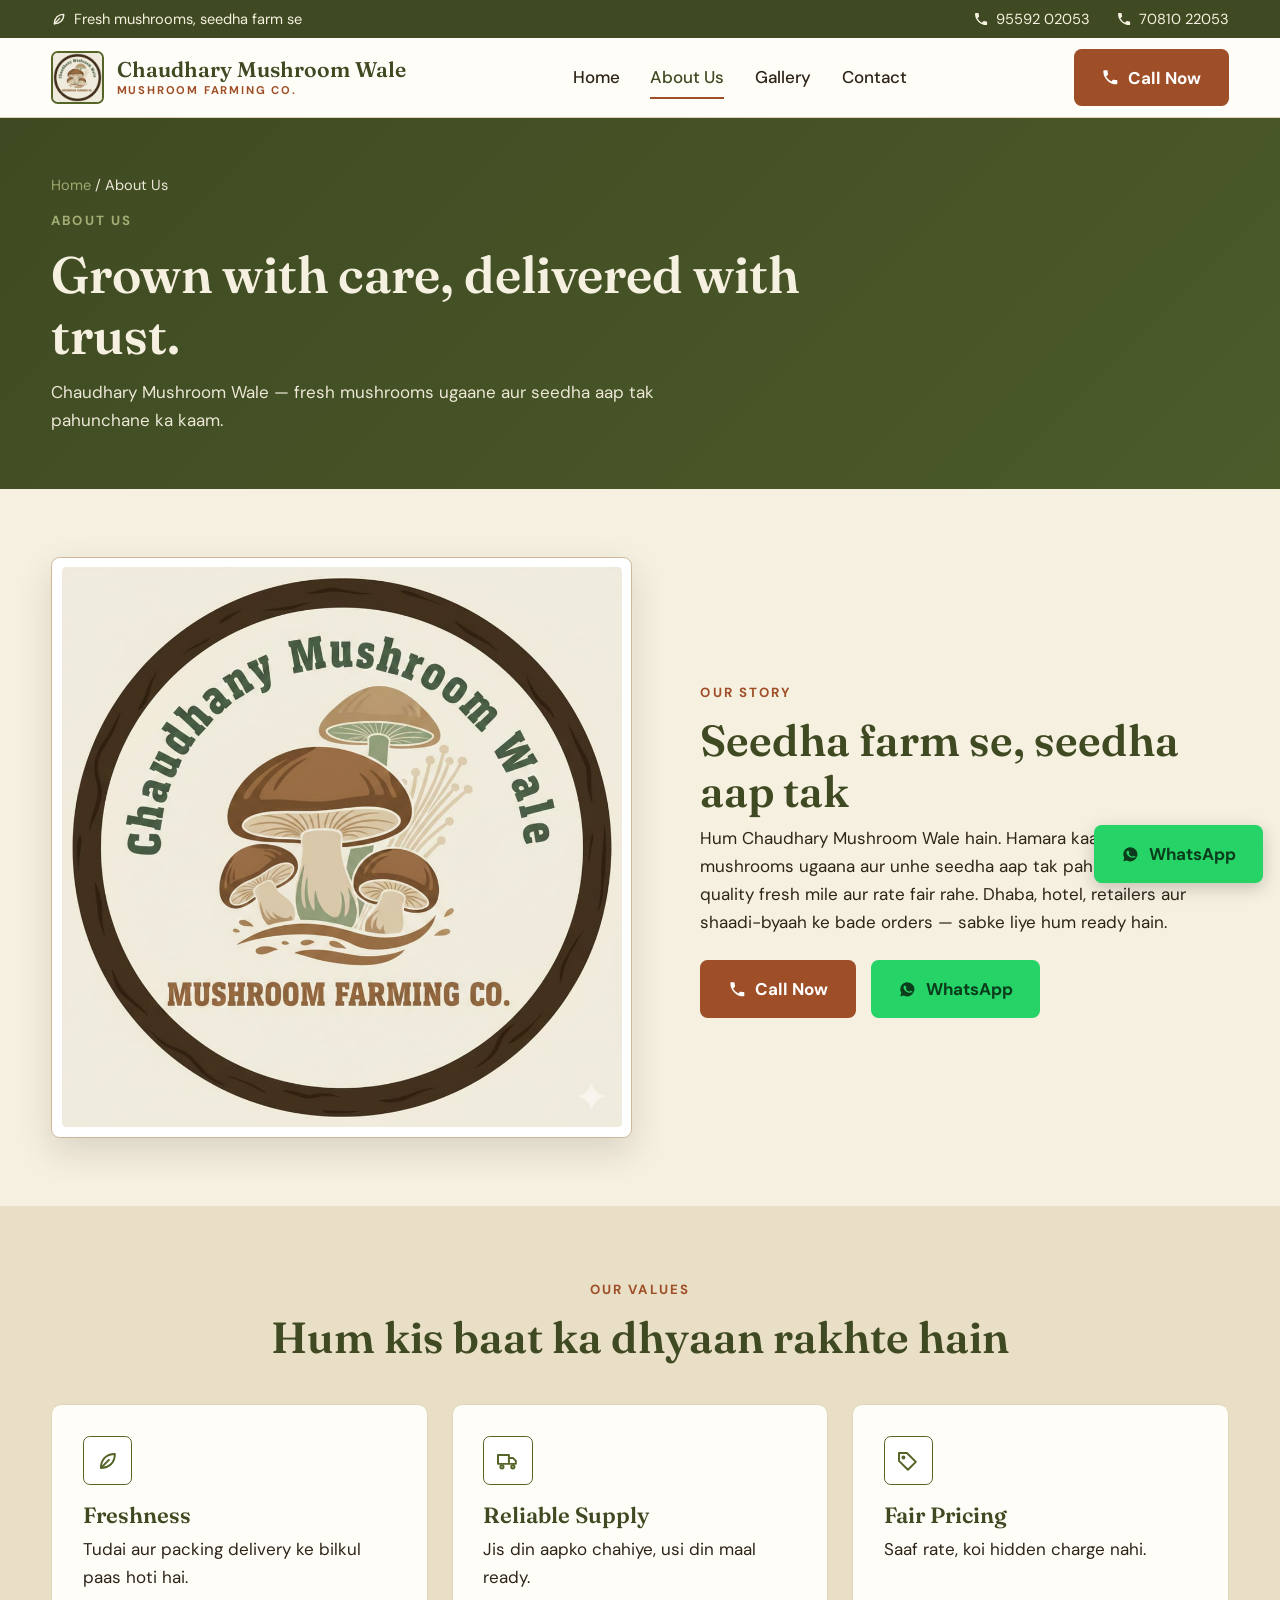
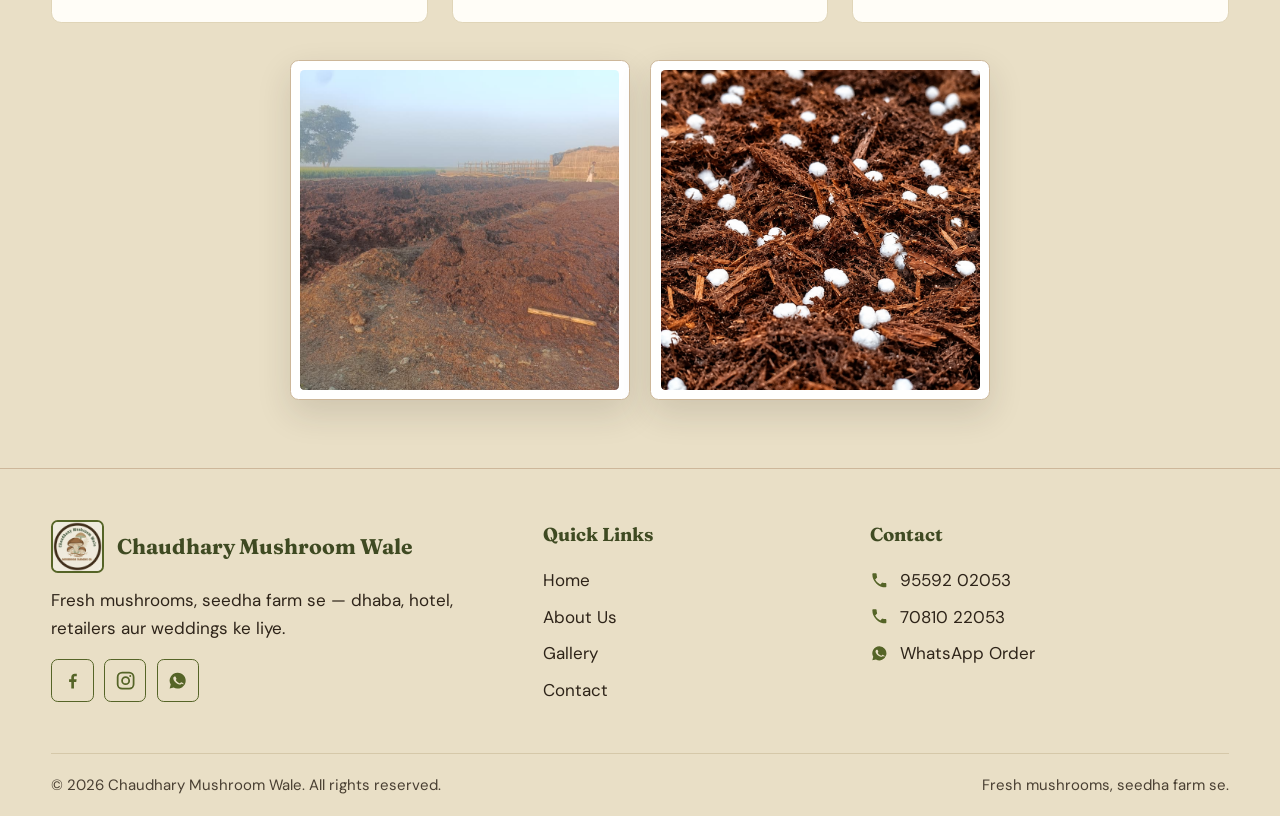
==== commit 1ba36d09: "Simple professional redesign, new images, English+Hinglish text" ====
--- a/about.html
+++ b/about.html
@@ -1,57 +1,50 @@
 <!DOCTYPE html>
-<html lang="hi-Latn"><head>
+<html lang="en-IN"><head>
 <meta charset="utf-8"><meta name="viewport" content="width=device-width, initial-scale=1">
-<title>Hamare Baare Mein | Chaudhary Mushroom Wale</title>
-<meta name="description" content="Taaza mushroom seedha farm se - dhaba, hotel, dukaandaar aur shaadi-byaah ke liye. Abhi call ya WhatsApp karein.">
-<link rel="icon" href="assets/logo.jpg">
-<link href="https://fonts.googleapis.com/css2?family=DM+Sans:wght@400;500;700&family=Fraunces:opsz,wght@9..144,600;9..144,700&display=swap" rel="stylesheet">
+<title>About Us | Chaudhary Mushroom Wale</title>
+<meta name="description" content="Fresh mushrooms direct from the farm for dhaba, hotels, retailers and weddings. Call or WhatsApp for rates.">
+<link rel="icon" href="assets/loggo.jpg">
+<link href="https://fonts.googleapis.com/css2?family=DM+Sans:wght@400;500;700&family=Fraunces:opsz,wght@9..144,500;9..144,600&display=swap" rel="stylesheet">
 <link rel="stylesheet" href="style.css">
 <script>document.documentElement.classList.add('js')</script>
 </head><body>
-<svg width="0" height="0" style="position:absolute" aria-hidden="true"><defs><symbol id="mush" viewBox="0 0 100 100"><path d="M8 54C8 30 27 12 50 12s42 18 42 42z" fill="currentColor"/><path d="M36 54h28l-3 28a11 11 0 0 1-22 0z" fill="currentColor" opacity=".8"/><circle cx="34" cy="34" r="6" fill="#fff" opacity=".4"/><circle cx="58" cy="26" r="4.5" fill="#fff" opacity=".4"/><circle cx="70" cy="42" r="5" fill="#fff" opacity=".4"/></symbol><symbol id="i-fb" viewBox="0 0 24 24"><path d="M13.5 21v-7.5h2.6l.4-3.1h-3V8.5c0-.9.3-1.5 1.6-1.5h1.6V4.2c-.3 0-1.2-.1-2.3-.1-2.3 0-3.9 1.4-3.9 4v2.3H8v3.1h2.5V21z"/></symbol><symbol id="i-ig" viewBox="0 0 24 24"><rect x="3" y="3" width="18" height="18" rx="5"/><circle cx="12" cy="12" r="4"/><circle cx="17.2" cy="6.8" r="1.1" fill="currentColor" stroke="none"/></symbol><symbol id="i-wa" viewBox="0 0 24 24"><path d="M12 3a9 9 0 0 0-7.8 13.5L3 21l4.6-1.2A9 9 0 1 0 12 3zm4.6 12.3c-.2.6-1.1 1.1-1.6 1.1-.4.1-.9.1-2.9-.7-2.4-1-3.9-3.4-4-3.6-.1-.2-1-1.3-1-2.5s.6-1.8.9-2c.2-.2.5-.3.7-.3h.5c.2 0 .4 0 .6.5l.8 1.9c.1.2.1.4 0 .6l-.4.6c-.1.2-.3.3-.1.6.2.3.8 1.3 1.7 2.1 1.2 1 2.1 1.3 2.4 1.5.3.1.4.1.6-.1l.8-1c.2-.3.4-.2.6-.1l1.8.9c.3.1.5.2.5.3.1.2.1.8-.1 1.4z"/></symbol><symbol id="i-ph" viewBox="0 0 24 24"><path d="M6.6 10.8a15 15 0 0 0 6.6 6.6l2.2-2.2a1 1 0 0 1 1-.25 11 11 0 0 0 3.6.6 1 1 0 0 1 1 1V20a1 1 0 0 1-1 1A17 17 0 0 1 3 4a1 1 0 0 1 1-1h3.5a1 1 0 0 1 1 1c0 1.3.2 2.5.6 3.6a1 1 0 0 1-.25 1z"/></symbol><symbol id="i-form" viewBox="0 0 24 24"><path d="M6 2h9l5 5v15H6z"/><path d="M9 13h8M9 17h8"/></symbol><symbol id="i-leaf" viewBox="0 0 24 24"><path d="M5 19c0-8 5-14 14-14 0 9-6 14-14 14z"/><path d="M5 19l8-8"/></symbol><symbol id="i-tag" viewBox="0 0 24 24"><path d="M3 12V4h8l9 9-8 8-9-9z"/><circle cx="7.5" cy="8.5" r="1"/></symbol><symbol id="i-truck" viewBox="0 0 24 24"><path d="M2 6h11v9H2zM13 9h4l3 3v3h-7z"/><circle cx="6" cy="18" r="1.6"/><circle cx="17" cy="18" r="1.6"/></symbol><symbol id="i-pin" viewBox="0 0 24 24"><path d="M12 21s7-6.2 7-11a7 7 0 1 0-14 0c0 4.8 7 11 7 11z"/><circle cx="12" cy="10" r="2.5"/></symbol><symbol id="i-check" viewBox="0 0 24 24"><path d="M5 13l4 4L19 7"/></symbol><symbol id="i-ut" viewBox="0 0 24 24"><path d="M7 3v8M5 3v5a2 2 0 0 0 4 0V3M7 11v10M17 3c-2 1-3 3-3 6v3h3v9"/></symbol><symbol id="i-shop" viewBox="0 0 24 24"><path d="M4 9l1-5h14l1 5M4 9v11h16V9M4 9a3 3 0 0 0 5 0 3 3 0 0 0 6 0 3 3 0 0 0 5 0M10 20v-5h4v5"/></symbol><symbol id="i-heart" viewBox="0 0 24 24"><path d="M12 20s-7-4.4-7-10a4 4 0 0 1 7-2.5A4 4 0 0 1 19 10c0 5.6-7 10-7 10z"/></symbol><symbol id="i-home" viewBox="0 0 24 24"><path d="M3 11l9-8 9 8M5 10v10h14V10M10 20v-6h4v6"/></symbol></defs></svg>
-<div class="topbar"><div class="wrap"><span class="tl"><svg class="s" aria-hidden="true"><use href="#i-leaf"/></svg>Taaza mushroom, seedha farm se &mdash; dhaba, hotel aur shaadi-byaah ke liye</span>
-<span class="tr2"><a data-tel="phone1" data-show href="#"><svg class="f" aria-hidden="true"><use href="#i-ph"/></svg><span>9559202053</span></a><a data-tel="phone2" data-show href="#"><svg class="f" aria-hidden="true"><use href="#i-ph"/></svg><span>7081022053</span></a><span class="mini"><a data-fb href="#" aria-label="Facebook"><svg class="f" aria-hidden="true"><use href="#i-fb"/></svg></a><a data-ig href="#" aria-label="Instagram"><svg class="s" aria-hidden="true"><use href="#i-ig"/></svg></a></span></span></div></div>
+<svg width="0" height="0" style="position:absolute" aria-hidden="true"><defs><symbol id="i-fb" viewBox="0 0 24 24"><path d="M13.5 21v-7.5h2.6l.4-3.1h-3V8.5c0-.9.3-1.5 1.6-1.5h1.6V4.2c-.3 0-1.2-.1-2.3-.1-2.3 0-3.9 1.4-3.9 4v2.3H8v3.1h2.5V21z"/></symbol><symbol id="i-ig" viewBox="0 0 24 24"><rect x="3" y="3" width="18" height="18" rx="5"/><circle cx="12" cy="12" r="4"/><circle cx="17.2" cy="6.8" r="1.1" fill="currentColor" stroke="none"/></symbol><symbol id="i-wa" viewBox="0 0 24 24"><path d="M12 3a9 9 0 0 0-7.8 13.5L3 21l4.6-1.2A9 9 0 1 0 12 3zm4.6 12.3c-.2.6-1.1 1.1-1.6 1.1-.4.1-.9.1-2.9-.7-2.4-1-3.9-3.4-4-3.6-.1-.2-1-1.3-1-2.5s.6-1.8.9-2c.2-.2.5-.3.7-.3h.5c.2 0 .4 0 .6.5l.8 1.9c.1.2.1.4 0 .6l-.4.6c-.1.2-.3.3-.1.6.2.3.8 1.3 1.7 2.1 1.2 1 2.1 1.3 2.4 1.5.3.1.4.1.6-.1l.8-1c.2-.3.4-.2.6-.1l1.8.9c.3.1.5.2.5.3.1.2.1.8-.1 1.4z"/></symbol><symbol id="i-ph" viewBox="0 0 24 24"><path d="M6.6 10.8a15 15 0 0 0 6.6 6.6l2.2-2.2a1 1 0 0 1 1-.25 11 11 0 0 0 3.6.6 1 1 0 0 1 1 1V20a1 1 0 0 1-1 1A17 17 0 0 1 3 4a1 1 0 0 1 1-1h3.5a1 1 0 0 1 1 1c0 1.3.2 2.5.6 3.6a1 1 0 0 1-.25 1z"/></symbol><symbol id="i-form" viewBox="0 0 24 24"><path d="M6 2h9l5 5v15H6z"/><path d="M9 13h8M9 17h8"/></symbol><symbol id="i-leaf" viewBox="0 0 24 24"><path d="M5 19c0-8 5-14 14-14 0 9-6 14-14 14z"/><path d="M5 19l8-8"/></symbol><symbol id="i-tag" viewBox="0 0 24 24"><path d="M3 12V4h8l9 9-8 8-9-9z"/><circle cx="7.5" cy="8.5" r="1"/></symbol><symbol id="i-truck" viewBox="0 0 24 24"><path d="M2 6h11v9H2zM13 9h4l3 3v3h-7z"/><circle cx="6" cy="18" r="1.6"/><circle cx="17" cy="18" r="1.6"/></symbol><symbol id="i-pin" viewBox="0 0 24 24"><path d="M12 21s7-6.2 7-11a7 7 0 1 0-14 0c0 4.8 7 11 7 11z"/><circle cx="12" cy="10" r="2.5"/></symbol><symbol id="i-check" viewBox="0 0 24 24"><path d="M5 13l4 4L19 7"/></symbol><symbol id="i-ut" viewBox="0 0 24 24"><path d="M7 3v8M5 3v5a2 2 0 0 0 4 0V3M7 11v10M17 3c-2 1-3 3-3 6v3h3v9"/></symbol><symbol id="i-shop" viewBox="0 0 24 24"><path d="M4 9l1-5h14l1 5M4 9v11h16V9M4 9a3 3 0 0 0 5 0 3 3 0 0 0 6 0 3 3 0 0 0 5 0M10 20v-5h4v5"/></symbol><symbol id="i-heart" viewBox="0 0 24 24"><path d="M12 20s-7-4.4-7-10a4 4 0 0 1 7-2.5A4 4 0 0 1 19 10c0 5.6-7 10-7 10z"/></symbol><symbol id="i-home" viewBox="0 0 24 24"><path d="M3 11l9-8 9 8M5 10v10h14V10M10 20v-6h4v6"/></symbol></defs></svg>
+<div class="topbar"><div class="wrap"><span class="tl"><svg class="s" aria-hidden="true"><use href="#i-leaf"/></svg>Fresh mushrooms, seedha farm se</span>
+<span class="tr2"><a data-tel="phone1" data-show href="#"><svg class="f" aria-hidden="true"><use href="#i-ph"/></svg><span>9559202053</span></a><a data-tel="phone2" data-show href="#"><svg class="f" aria-hidden="true"><use href="#i-ph"/></svg><span>7081022053</span></a></span></div></div>
 <header class="nav"><div class="wrap nav-in">
-<a class="brand" href="index.html"><img src="assets/logo.jpg" alt="Chaudhary Mushroom Wale logo"><span>Chaudhary Mushroom Wale<small>Mushroom Farming Co.</small></span></a>
-<nav class="links"><a href="index.html">Home</a><a href="about.html">Hamare Baare Mein</a><a href="gallery.html">Gallery</a><a href="contact.html">Sampark</a></nav>
-<a class="btn btn-clay nav-cta pulse" data-tel="phone1" href="#"><svg class="f" aria-hidden="true"><use href="#i-ph"/></svg><span><small>Abhi call karein</small><b data-num="phone1">95592 02053</b></span></a>
+<a class="brand" href="index.html"><img src="assets/loggo.jpg" alt="Chaudhary Mushroom Wale logo"><span>Chaudhary Mushroom Wale<small>Mushroom Farming Co.</small></span></a>
+<nav class="links"><a href="index.html">Home</a><a href="about.html">About Us</a><a href="gallery.html">Gallery</a><a href="contact.html">Contact</a></nav>
+<a class="btn btn-clay nav-cta" data-tel="phone1" href="#"><svg class="f" aria-hidden="true"><use href="#i-ph"/></svg>Call Now</a>
 <button class="burger" aria-label="Menu" aria-expanded="false"><span></span><span></span><span></span></button>
 </div></header>
-<section class="page-hero"><svg class="dec" style="right:3rem;top:2rem;width:11rem;height:11rem"><use href="#mush"/></svg><div class="wrap"><p class="crumb"><a href="index.html">Home</a> / Hamare Baare Mein</p><span class="pill" style="margin-top:.9rem"><svg class="s" aria-hidden="true"><use href="#i-leaf"/></svg>Hamare baare mein</span><h1>Mehnat se ugaaya, bharose se pahunchaya.</h1><p>Chaudhary Mushroom Wale &mdash; taaza mushroom ugaane aur aap tak pahunchane ka kaam.</p></div><div class="wave"><svg viewBox="0 0 1440 80" preserveAspectRatio="none"><path d="M0 44C200 90 420 0 720 34s520 56 720 6V80H0z" fill="#F6F0E0"/></svg></div></section>
-<section class="sec dots"><div class="wrap split">
-<div class="art rv"><div class="art-main"><img src="assets/gallery-3.jpg" alt="Hamara mushroom farm"></div><div class="art-sm"><img src="assets/gallery-5.jpg" alt="Photo"></div></div>
-<div class="rv"><span class="eyebrow">Hamari kahani</span><h2>Seedha farm se, seedha aap tak</h2><p>Hum Chaudhary Mushroom Wale hain. Hamara kaam hai taaza mushroom ugaana aur use seedha aap tak pahunchana, taaki maal taaza mile aur bhaav sahi rahe. Dhaba, hotel, dukaandaar aur shaadi-byaah ke bade order &mdash; sabke liye hum taiyar hain.</p><div class="row" style="margin-top:1.5rem"><a class="btn btn-clay" data-tel="phone1" href="#"><svg class="f" aria-hidden="true"><use href="#i-ph"/></svg>Abhi Call Karein</a><a class="btn btn-wa" data-wa href="#"><svg class="f" aria-hidden="true"><use href="#i-wa"/></svg>WhatsApp</a></div></div>
+<section class="page-hero"><div class="wrap"><p class="crumb"><a href="index.html">Home</a> / About Us</p><span class="eyebrow" style="margin-top:.8rem">About Us</span><h1>Grown with care, delivered with trust.</h1><p>Chaudhary Mushroom Wale &mdash; fresh mushrooms ugaane aur seedha aap tak pahunchane ka kaam.</p></div></section>
+<section class="sec"><div class="wrap split">
+<div class="rv"><div class="frame"><img src="assets/loggo.jpg" alt="Chaudhary Mushroom Wale logo"></div></div>
+<div class="rv"><span class="eyebrow">Our story</span><h2>Seedha farm se, seedha aap tak</h2><p>Hum Chaudhary Mushroom Wale hain. Hamara kaam hai fresh mushrooms ugaana aur unhe seedha aap tak pahunchana, taaki quality fresh mile aur rate fair rahe. Dhaba, hotel, retailers aur shaadi-byaah ke bade orders &mdash; sabke liye hum ready hain.</p><div class="row" style="margin-top:1.4rem"><a class="btn btn-clay" data-tel="phone1" href="#"><svg class="f" aria-hidden="true"><use href="#i-ph"/></svg>Call Now</a><a class="btn btn-wa" data-wa href="#"><svg class="f" aria-hidden="true"><use href="#i-wa"/></svg>WhatsApp</a></div></div>
 </div></section>
-<section class="sec alt"><div class="wrap"><div class="sh rv"><span class="eyebrow">Hamare usool</span><h2>Hum kis baat ka dhyaan rakhte hain</h2></div>
+<section class="sec alt"><div class="wrap"><div class="sh rv"><span class="eyebrow">Our values</span><h2>Hum kis baat ka dhyaan rakhte hain</h2></div>
 <div class="cards">
-<div class="card rv"><div class="ico"><svg class="s" aria-hidden="true"><use href="#i-leaf"/></svg></div><h3>Taazgi</h3><p>Tudai aur packing delivery ke bilkul paas hoti hai.</p></div>
-<div class="card rv"><div class="ico"><svg class="s" aria-hidden="true"><use href="#i-truck"/></svg></div><h3>Bharosemand supply</h3><p>Jis din aapko chahiye, usi din maal taiyar.</p></div>
-<div class="card rv"><div class="ico"><svg class="s" aria-hidden="true"><use href="#i-tag"/></svg></div><h3>Sahi bhaav</h3><p>Saaf rate, koi chhupa hua kharcha nahi.</p></div>
+<div class="card rv"><div class="ico"><svg class="s" aria-hidden="true"><use href="#i-leaf"/></svg></div><h3>Freshness</h3><p>Tudai aur packing delivery ke bilkul paas hoti hai.</p></div>
+<div class="card rv"><div class="ico"><svg class="s" aria-hidden="true"><use href="#i-truck"/></svg></div><h3>Reliable Supply</h3><p>Jis din aapko chahiye, usi din maal ready.</p></div>
+<div class="card rv"><div class="ico"><svg class="s" aria-hidden="true"><use href="#i-tag"/></svg></div><h3>Fair Pricing</h3><p>Saaf rate, koi hidden charge nahi.</p></div>
 </div>
-<div class="duo rv"><img src="assets/gallery-5.jpg" alt="Photo 5"><img src="assets/gallery-6.jpg" alt="Photo 6"></div>
+<div class="duo rv"><div class="frame"><img src="assets/f6.jpg" alt="Our work"></div><div class="frame"><img src="assets/f7.jpg" alt="Our work"></div></div>
 </div></section>
-<div class="wrap trust rv"><div class="box">
-<div class="tr"><i><svg class="s" aria-hidden="true"><use href="#i-leaf"/></svg></i><div>Taaza maal<small>Tudai ke turant baad pack</small></div></div>
-<div class="tr"><i><svg class="s" aria-hidden="true"><use href="#i-tag"/></svg></i><div>Sahi bhaav<small>Saaf rate, koi chhupa kharcha nahi</small></div></div>
-<div class="tr"><i><svg class="s" aria-hidden="true"><use href="#i-truck"/></svg></i><div>Time par delivery<small>Aapki bataayi tareekh par</small></div></div>
-<div class="tr"><i><svg class="s" aria-hidden="true"><use href="#i-pin"/></svg></i><div>Seedha farm se<small>Beech ka jhanjhat nahi</small></div></div>
-</div></div>
 <a class="btn btn-wa fab" data-wa href="#"><svg class="f" aria-hidden="true"><use href="#i-wa"/></svg>WhatsApp</a>
-<footer class="foot"><div class="wrap" style="padding-top:2.6rem">
+<footer class="foot"><div class="wrap">
 <div class="fgrid">
-<div class="fcol-brand"><div class="fbrand"><img src="assets/logo.jpg" alt="Logo"><b>Chaudhary Mushroom Wale</b></div>
-<p>Taaza mushroom seedha farm se &mdash; dhaba, hotel, dukaandaar aur shaadi-byaah ke liye. Jitna chahiye, utna bata dijiye.</p>
-<div class="soc"><a class="fb" data-fb href="#" aria-label="Facebook"><svg class="f" aria-hidden="true"><use href="#i-fb"/></svg></a><a class="ig" data-ig href="#" aria-label="Instagram"><svg class="s" aria-hidden="true"><use href="#i-ig"/></svg></a><a class="wa" data-wa href="#" aria-label="WhatsApp"><svg class="f" aria-hidden="true"><use href="#i-wa"/></svg></a></div></div>
-<div><h4>Jaldi jaayein</h4><ul class="flinks"><li><a href="index.html">Home</a></li><li><a href="about.html">Hamare Baare Mein</a></li><li><a href="gallery.html">Gallery</a></li><li><a href="contact.html">Sampark</a></li></ul></div>
-<div><h4>Hum kise maal dete hain</h4><ul class="fsup"><li>Dhaba aur Hotel</li><li>Dukaandaar</li><li>Shaadi-Byaah</li><li>Function aur Bhoj</li><li>Ghar ke liye</li></ul></div>
-<div><h4>Seedha baat karein</h4>
-<a class="fphone" data-tel="phone1" data-show data-label="Call: " href="#"><svg class="f" aria-hidden="true"><use href="#i-ph"/></svg><span>9559202053</span></a>
-<a class="fphone" data-tel="phone2" data-show data-label="Call: " href="#"><svg class="f" aria-hidden="true"><use href="#i-ph"/></svg><span>7081022053</span></a>
-<a class="btn btn-wa fwa" data-wa href="#"><svg class="f" aria-hidden="true"><use href="#i-wa"/></svg>WhatsApp Par Order Karein</a>
-<p data-opt="address" style="margin-top:.8rem">Pata: <span data-c="address"></span></p><p data-opt="hours">Samay: <span data-c="hours"></span></p></div>
+<div><div class="fbrand"><img src="assets/loggo.jpg" alt="Logo"><b>Chaudhary Mushroom Wale</b></div>
+<p>Fresh mushrooms, seedha farm se &mdash; dhaba, hotel, retailers aur weddings ke liye.</p>
+<div class="soc"><a data-fb href="#" aria-label="Facebook"><svg class="f" aria-hidden="true"><use href="#i-fb"/></svg></a><a data-ig href="#" aria-label="Instagram"><svg class="s" aria-hidden="true"><use href="#i-ig"/></svg></a><a data-wa href="#" aria-label="WhatsApp"><svg class="f" aria-hidden="true"><use href="#i-wa"/></svg></a></div></div>
+<div><h4>Quick Links</h4><ul><li><a href="index.html">Home</a></li><li><a href="about.html">About Us</a></li><li><a href="gallery.html">Gallery</a></li><li><a href="contact.html">Contact</a></li></ul></div>
+<div><h4>Contact</h4><ul class="cl">
+<li><a data-tel="phone1" data-show data-label="" href="#"><svg class="f" aria-hidden="true"><use href="#i-ph"/></svg><span>9559202053</span></a></li>
+<li><a data-tel="phone2" data-show href="#"><svg class="f" aria-hidden="true"><use href="#i-ph"/></svg><span>7081022053</span></a></li>
+<li><a data-wa href="#"><svg class="f" aria-hidden="true"><use href="#i-wa"/></svg><span>WhatsApp Order</span></a></li>
+<li data-opt="address"><svg class="s" aria-hidden="true"><use href="#i-pin"/></svg><span data-c="address"></span></li>
+<li data-opt="hours"><svg class="s" aria-hidden="true"><use href="#i-home"/></svg><span data-c="hours"></span></li></ul></div>
 </div>
-<div class="fmark" aria-hidden="true">CHAUDHARY MUSHROOM</div>
-<div class="fbot"><span>&copy; <span data-year>2026</span> Chaudhary Mushroom Wale. Sabhi adhikaar surakshit.</span><span>Taaza mushroom, seedha farm se.</span></div>
+<div class="fbot"><span>&copy; <span data-year>2026</span> Chaudhary Mushroom Wale. All rights reserved.</span><span>Fresh mushrooms, seedha farm se.</span></div>
 </div></footer>
 <nav class="mbar"><a data-tel="phone1" href="#"><svg class="f" aria-hidden="true"><use href="#i-ph"/></svg>Call</a><a class="m-wa" data-wa href="#"><svg class="f" aria-hidden="true"><use href="#i-wa"/></svg>WhatsApp</a><a href="contact.html"><svg class="s" aria-hidden="true"><use href="#i-form"/></svg>Order</a></nav>
 <script src="config.js"></script><script src="script.js"></script>
--- a/style.css
+++ b/style.css
@@ -1 +1 @@
-:root{--deep:#3F4A22;--dark:#2F3819;--olive:#556427;--moss:#A3AE74;--cream:#F6F0E0;--oat:#E9DFC6;--taupe:#CDB79A;--bark:#2E2419;--clay:#9E4F28;--card:#FFFAEF;--gold:#E9B44C}*{box-sizing:border-box;margin:0}html{font-size:17px;scroll-behavior:smooth}@media(min-width:1500px){html{font-size:19px}}@media(min-width:1800px){html{font-size:20px}}body{font-family:'DM Sans',sans-serif;background:var(--cream);color:var(--bark);line-height:1.6;overflow-x:hidden}h1,h2,h3{font-family:'Fraunces',serif;line-height:1.1}img{max-width:100%}svg.s{fill:none;stroke:currentColor;stroke-width:2;stroke-linecap:round;stroke-linejoin:round}svg.f{fill:currentColor}svg.dec{position:absolute;width:9rem;height:9rem;color:var(--moss);opacity:.16;pointer-events:none}.wrap{width:min(80rem,100% - 2*clamp(1.25rem,4vw,4rem));margin:0 auto;position:relative}.dots{background-image:radial-gradient(rgba(63,74,34,.13) 1.3px,transparent 1.3px);background-size:24px 24px}.hero::before,.page-hero::before,.dark::before,.cta::before,.foot::before{content:"";position:absolute;inset:0;background-image:radial-gradient(rgba(255,255,255,.09) 1.2px,transparent 1.2px);background-size:26px 26px;pointer-events:none}.topbar{background:var(--dark);color:var(--cream);font-size:.88rem;padding:.5rem 0}.topbar .wrap{display:flex;justify-content:space-between;align-items:center;gap:.8rem;flex-wrap:wrap}.topbar svg{width:1rem;height:1rem;flex:none;color:var(--gold)}.topbar a{color:var(--cream);text-decoration:none;font-weight:700;display:inline-flex;align-items:center;gap:.4rem}.tl{display:inline-flex;align-items:center;gap:.5rem}.tr2{display:flex;align-items:center;gap:1.4rem}.mini{display:flex;gap:.5rem}.mini a{width:1.8rem;height:1.8rem;border-radius:50%;background:rgba(255,255,255,.12);justify-content:center}.mini svg{color:#fff;width:.95rem;height:.95rem}.nav{background:rgba(246,240,224,.94);backdrop-filter:blur(10px);border-bottom:1px solid var(--oat);position:sticky;top:0;z-index:30;transition:box-shadow .3s}.nav.sc{box-shadow:0 .6rem 1.6rem rgba(46,36,25,.16)}.nav-in{display:flex;align-items:center;justify-content:space-between;gap:1.2rem;padding:.7rem 0}.brand{display:flex;align-items:center;gap:.7rem;text-decoration:none;color:var(--deep);font-family:'Fraunces',serif;font-weight:700;font-size:1.3rem;line-height:1.05}.brand img{width:3.4rem;height:3.4rem;border-radius:50%;object-fit:cover;flex:none;box-shadow:0 0 0 3px var(--cream),0 0 0 5px var(--clay)}.brand small{display:block;font-family:'DM Sans',sans-serif;font-size:.68rem;letter-spacing:.18em;text-transform:uppercase;color:var(--clay);margin-top:.2rem}.links{display:flex;gap:.4rem}.links a{color:var(--bark);text-decoration:none;font-weight:700;padding:.55rem 1rem;border-radius:999px;transition:.2s}.links a:hover{background:var(--oat)}.links a[aria-current]{background:var(--deep);color:var(--cream)}.burger{display:none;width:2.9rem;height:2.9rem;border:0;border-radius:.8rem;background:var(--deep);cursor:pointer;flex-direction:column;align-items:center;justify-content:center;gap:.28rem}.burger span{display:block;width:1.3rem;height:2px;background:var(--cream);border-radius:2px;transition:.2s}.nav.open .burger span:nth-child(1){transform:translateY(.4rem) rotate(45deg)}.nav.open .burger span:nth-child(2){opacity:0}.nav.open .burger span:nth-child(3){transform:translateY(-.4rem) rotate(-45deg)}.btn{display:inline-flex;align-items:center;justify-content:center;gap:.55rem;padding:.9rem 1.8rem;border-radius:999px;font:inherit;font-weight:700;text-decoration:none;border:2px solid transparent;cursor:pointer;transition:transform .15s}.btn:hover{transform:translateY(-3px)}.btn svg{width:1.2rem;height:1.2rem;flex:none}.btn-clay{background:var(--clay);color:#fff;box-shadow:0 .5rem 1.2rem rgba(158,79,40,.4)}.btn-gold{background:var(--gold);color:var(--bark);box-shadow:0 .5rem 1.2rem rgba(233,180,76,.35)}.btn-line{border-color:var(--cream);color:var(--cream)}.btn-olive{background:var(--olive);color:var(--cream)}.btn-wa{background:#25D366;color:#0b3d1c;box-shadow:0 .5rem 1.2rem rgba(37,211,102,.3)}.btn-fb{background:#1877F2;color:#fff}.btn-ig{background:linear-gradient(45deg,#f09433,#dc2743,#bc1888);color:#fff}.nav-cta{padding:.55rem 1.3rem .55rem 1rem;text-align:left}.nav-cta span,.bignum span{display:flex;flex-direction:column;line-height:1.15}.nav-cta small{font-size:.68rem;font-weight:500;letter-spacing:.04em}.pulse{animation:pl 2.2s infinite}@keyframes pl{0%{box-shadow:0 0 0 0 rgba(233,180,76,.6)}70%{box-shadow:0 0 0 .9rem rgba(233,180,76,0)}100%{box-shadow:0 0 0 0 rgba(233,180,76,0)}}.hero,.page-hero,.dark,.cta{position:relative;color:var(--cream);overflow:hidden}.hero{background:radial-gradient(circle at 82% 18%,#5b6d2c 0,transparent 45%),radial-gradient(circle at 8% 95%,#273012 0,transparent 55%),var(--deep);padding:4.5rem 0 8rem}.hero-grid,.split,.why{display:grid;grid-template-columns:1.1fr 1fr;gap:4rem;align-items:center}.pill{display:inline-flex;align-items:center;gap:.5rem;background:rgba(233,180,76,.16);color:var(--gold);border:1px solid rgba(233,180,76,.5);padding:.4rem 1rem;border-radius:999px;font-size:.8rem;font-weight:700;letter-spacing:.12em;text-transform:uppercase}.pill svg{width:1rem;height:1rem}.hero h1{font-size:clamp(2.5rem,5.4vw,4.7rem);margin:1.1rem 0 1.2rem;font-weight:700}.hl{color:var(--gold);background:linear-gradient(transparent 70%,rgba(233,180,76,.28) 70%)}.lead{font-size:1.15rem;max-width:34rem;margin-bottom:1.8rem}.row{display:flex;gap:.9rem;flex-wrap:wrap}.hero .btn{padding:1.05rem 2rem;font-size:1.05rem}.checks{display:flex;gap:1.4rem;flex-wrap:wrap;margin-top:1.8rem;font-weight:700;font-size:.95rem}.checks span{display:inline-flex;align-items:center;gap:.45rem}.checks i{width:1.5rem;height:1.5rem;border-radius:50%;background:var(--gold);color:var(--bark);display:grid;place-items:center}.checks svg{width:.9rem;height:.9rem;stroke-width:3}.art{position:relative;padding:0 0 2.2rem 2.2rem}.art-main{border-radius:13rem 13rem 1.6rem 1.6rem;aspect-ratio:4/5;overflow:hidden;border:.4rem solid rgba(255,255,255,.14);box-shadow:0 2rem 4rem rgba(0,0,0,.4);background:var(--taupe)}.art img{width:100%;height:100%;object-fit:cover;display:block}.art-sm{position:absolute;left:0;bottom:0;width:44%;aspect-ratio:1;border-radius:1.3rem;overflow:hidden;border:.35rem solid var(--cream);box-shadow:0 1rem 2rem rgba(0,0,0,.35)}.spin{position:absolute;right:-1rem;top:2.2rem;width:8.4rem;height:8.4rem;border-radius:50%;background:var(--gold);color:var(--bark);box-shadow:0 .8rem 1.6rem rgba(0,0,0,.3)}.spin svg{width:100%;height:100%;animation:sp 18s linear infinite}@keyframes sp{to{transform:rotate(360deg)}}.wave{position:absolute;left:0;right:0;bottom:-1px;line-height:0;z-index:2}.wave svg{width:100%;height:4.2rem;display:block}.tickw{overflow:hidden;position:relative;z-index:3;margin-top:-1.6rem;padding:.7rem 0}.tick{background:var(--clay);color:var(--cream);white-space:nowrap;border-top:3px solid var(--gold);border-bottom:3px solid var(--gold);transform:rotate(-1deg);margin:0 -1.5rem}.tick-in{display:flex;width:max-content;animation:tk 30s linear infinite}.tick span{font-family:'Fraunces',serif;font-weight:700;font-size:1.25rem;letter-spacing:.06em;text-transform:uppercase;padding:.8rem 0;display:inline-flex;align-items:center}.tick i{color:var(--gold);font-style:normal;margin:0 1.4rem}@keyframes tk{to{transform:translateX(-50%)}}.page-hero{background:radial-gradient(circle at 85% 0,#5b6d2c 0,transparent 50%),var(--deep);padding:3.8rem 0 6rem}.page-hero h1{font-size:clamp(2.1rem,4.6vw,3.7rem);margin:1rem 0 .9rem;max-width:46rem}.page-hero p{max-width:40rem;font-size:1.1rem}.crumb a{color:var(--gold);text-decoration:none}.eyebrow{display:inline-block;font-size:.78rem;letter-spacing:.16em;text-transform:uppercase;font-weight:700;color:var(--clay);background:rgba(158,79,40,.1);padding:.35rem .9rem;border-radius:999px}.dark .eyebrow{color:var(--gold);background:rgba(233,180,76,.14)}.sec{padding:4.8rem 0;position:relative}.alt{background:var(--oat)}.sh{text-align:center;max-width:46rem;margin:0 auto 2.6rem}.sh h2,.sec h2{font-size:clamp(1.9rem,3.8vw,3rem);margin:.8rem 0 .5rem}.cards,.steps{display:grid;grid-template-columns:repeat(3,1fr);gap:1.5rem}.card{background:var(--card);border:1px solid var(--oat);border-top:.4rem solid var(--clay);border-radius:1.5rem;padding:2rem 1.7rem;transition:.25s}.card:hover{transform:translateY(-.5rem);box-shadow:0 1.4rem 2.4rem rgba(46,36,25,.16)}.ico{width:3.8rem;height:3.8rem;border-radius:1.1rem;background:var(--deep);color:var(--gold);display:grid;place-items:center;margin-bottom:1.1rem;transform:rotate(-6deg)}.ico svg{width:1.9rem;height:1.9rem}.card h3,.step h3{color:var(--deep);font-size:1.4rem;margin-bottom:.5rem}.dark{background:radial-gradient(circle at 15% 20%,#4a5a26 0,transparent 45%),var(--deep)}.why{grid-template-columns:1fr 1.1fr;gap:4.5rem}.why .art{padding:0 2.2rem 2.2rem 0}.why .art-main{aspect-ratio:1/1.05}.why .art-sm{left:auto;right:0}.feat{display:flex;gap:1rem;padding:1.05rem 0;border-bottom:1px solid rgba(255,255,255,.14)}.feat i{flex:none;width:2.7rem;height:2.7rem;border-radius:50%;background:var(--gold);color:var(--bark);display:grid;place-items:center}.feat i svg{width:1.3rem;height:1.3rem}.feat b{display:block;font-family:'Fraunces',serif;font-size:1.2rem}.step{position:relative;background:var(--card);border-radius:1.5rem;padding:3.2rem 1.7rem 1.9rem;border:2px dashed var(--taupe);margin-top:1rem}.step .n{position:absolute;top:-1.6rem;left:1.5rem;font-family:'Fraunces',serif;font-weight:700;font-size:2.6rem;line-height:1;color:#fff;background:var(--clay);border-radius:1rem;padding:.35rem .9rem;box-shadow:0 .6rem 1.2rem rgba(158,79,40,.4);transform:rotate(-4deg)}.bento{display:grid;grid-template-columns:repeat(4,1fr);grid-auto-rows:13.5rem;gap:1rem}.bento a{position:relative;border-radius:1.4rem;overflow:hidden;display:block;background:var(--taupe)}.bento img{width:100%;height:100%;object-fit:cover;display:block;transition:transform .6s}.bento a:hover img{transform:scale(1.1)}.bento .b1{grid-column:span 2;grid-row:span 2}.bento .b4{grid-column:span 2}.more{text-align:center;margin-top:2.2rem}.cta{background:radial-gradient(circle at 90% 10%,#c0693a 0,transparent 45%),var(--clay);padding:4.6rem 0 7rem}.cta-in{display:flex;justify-content:space-between;align-items:center;gap:2.5rem;flex-wrap:wrap}.cta h2{font-size:clamp(1.9rem,4vw,3.1rem);max-width:34rem;margin:.9rem 0 0}.cta .eyebrow{color:var(--bark);background:var(--gold)}.cta-r{display:flex;flex-direction:column;gap:1rem;align-items:flex-start}.bignum{display:flex;align-items:center;gap:.9rem;background:var(--cream);color:var(--deep);padding:1rem 1.8rem 1rem 1.2rem;border-radius:999px;text-decoration:none;box-shadow:0 1rem 2rem rgba(0,0,0,.25)}.bignum i{width:3.2rem;height:3.2rem;border-radius:50%;background:var(--clay);color:#fff;display:grid;place-items:center}.bignum svg{width:1.5rem;height:1.5rem}.bignum small{font-size:.75rem;font-weight:700;letter-spacing:.1em;text-transform:uppercase;color:var(--clay)}.bignum b{font-family:'Fraunces',serif;font-size:1.9rem;line-height:1}.split{grid-template-columns:1fr 1fr}.split .art{padding:0 0 2rem 2rem}.duo{display:grid;grid-template-columns:repeat(2,minmax(0,22rem));gap:1rem;justify-content:center;margin-top:2.2rem}.duo img{width:100%;height:22rem;object-fit:cover;border-radius:1.3rem}.mas{column-count:3;column-gap:1rem}.mas img{width:100%;display:block;margin-bottom:1rem;border-radius:1.2rem;break-inside:avoid;cursor:zoom-in;transition:.3s}.mas img:hover{transform:scale(1.02);box-shadow:0 1rem 2rem rgba(46,36,25,.25)}.contact{display:grid;grid-template-columns:1.1fr 1fr;gap:1.6rem;align-items:start}.contact h2{color:var(--deep);font-size:1.7rem!important;margin:0 0 1rem!important}.stack{display:flex;flex-direction:column;gap:.8rem;align-items:flex-start;margin-top:.9rem}label{font-weight:700;font-size:.9rem}input,select,textarea{width:100%;padding:.85rem 1rem;border:1px solid var(--taupe);border-radius:.9rem;background:#fff;font:inherit;margin:.4rem 0 1rem;color:var(--bark)}input:focus,select:focus,textarea:focus{outline:2px solid var(--clay)}.trust{position:relative;z-index:5;margin-top:-4.4rem;margin-bottom:3rem}.box{background:var(--card);border-radius:1.6rem;box-shadow:0 1.4rem 3rem rgba(46,36,25,.28);display:grid;grid-template-columns:repeat(4,1fr);gap:1rem;padding:1.6rem 1.8rem;border:1px solid var(--oat)}.tr{display:flex;align-items:center;gap:.8rem;font-weight:700;color:var(--deep)}.tr small{display:block;font-weight:400;color:var(--bark);font-size:.85rem}.tr i{flex:none;width:3rem;height:3rem;border-radius:50%;background:var(--deep);color:var(--gold);display:grid;place-items:center}.tr svg{width:1.4rem;height:1.4rem}.foot{position:relative;background:radial-gradient(circle at 90% 0,#3d3122 0,transparent 50%),var(--bark);color:var(--cream);overflow:hidden}.fgrid{display:grid;grid-template-columns:1.5fr .8fr 1fr 1.2fr;gap:2.6rem;position:relative}.foot h4{font-family:'Fraunces',serif;font-size:1.15rem;margin-bottom:1rem;color:var(--gold);display:flex;align-items:center;gap:.6rem}.foot h4::after{content:"";height:2px;width:2rem;background:var(--clay)}.fbrand{display:flex;align-items:center;gap:.8rem;margin-bottom:.9rem}.fbrand img{width:4.2rem;height:4.2rem;border-radius:50%;object-fit:cover;box-shadow:0 0 0 3px var(--bark),0 0 0 5px var(--gold)}.fbrand b{font-family:'Fraunces',serif;font-size:1.35rem;line-height:1.1}.foot ul{list-style:none;padding:0}.foot li{margin:.5rem 0}.foot a{color:var(--cream);text-decoration:none}.foot li a:hover{color:var(--gold)}.fphone{display:flex;align-items:center;gap:.7rem;background:rgba(255,255,255,.07);border:1px solid rgba(255,255,255,.1);border-radius:1rem;padding:.7rem 1rem;margin-bottom:.7rem;font-weight:700;font-size:1.05rem}.fphone svg{width:1.2rem;height:1.2rem;color:var(--gold);flex:none}.soc{display:flex;gap:.7rem;margin-top:1.1rem}.soc a{width:2.8rem;height:2.8rem;border-radius:50%;display:grid;place-items:center;color:#fff;transition:.2s}.soc a:hover{transform:translateY(-4px)}.soc svg{width:1.4rem;height:1.4rem}.soc .fb{background:#1877F2}.soc .ig{background:linear-gradient(45deg,#f09433,#dc2743,#bc1888)}.soc .wa{background:#25D366;color:#0b3d1c}.fmark{font-family:'Fraunces',serif;font-weight:700;font-size:clamp(2.2rem,7.6vw,7.4rem);color:transparent;-webkit-text-stroke:1px rgba(255,255,255,.13);text-align:center;line-height:1;margin-top:2.4rem;white-space:nowrap;position:relative}.fbot{position:relative;margin-top:1.4rem;border-top:1px solid rgba(255,255,255,.12);padding:1.2rem 0 1.4rem;display:flex;justify-content:space-between;gap:.8rem;flex-wrap:wrap;font-size:.9rem}.fab{position:fixed;right:1rem;bottom:1rem;z-index:20}.mbar{display:none}.js .rv{opacity:0;transform:translateY(1.8rem);transition:opacity .7s,transform .7s}.js .rv.in{opacity:1;transform:none}.lb{position:fixed;inset:0;background:rgba(20,14,8,.9);display:none;place-items:center;z-index:60;cursor:zoom-out;padding:1.2rem}.lb.on{display:grid}.lb img{max-width:100%;max-height:92vh;border-radius:.8rem}@media(prefers-reduced-motion:reduce){*{animation:none!important;transition:none!important}.js .rv{opacity:1;transform:none}}@media(max-width:1000px){.fgrid{grid-template-columns:1fr 1fr}.box{grid-template-columns:1fr 1fr}}@media(max-width:860px){.topbar .tl,.topbar .mini{display:none}.topbar .wrap{justify-content:center}.nav-in{padding:.5rem 0}.brand{font-size:1.08rem}.brand img{width:2.9rem;height:2.9rem}.brand small{font-size:.58rem}.burger{display:flex}.nav-cta{display:none}.links{display:none;position:absolute;left:0;right:0;top:100%;background:var(--cream);flex-direction:column;gap:.3rem;padding:.8rem 1.25rem 1.2rem;border-bottom:3px solid var(--clay);box-shadow:0 1rem 1.5rem rgba(0,0,0,.18)}.nav.open .links{display:flex}.links a{padding:.95rem 1.1rem;font-size:1.08rem;background:var(--oat)}.hero{padding:2.4rem 0 6rem}.hero-grid,.split,.contact,.cards,.why,.steps,.fgrid{grid-template-columns:1fr}.hero-grid{gap:2.2rem}.hero h1{font-size:clamp(2.3rem,10vw,3.2rem)}.row .btn{flex:1 1 100%}.checks{gap:.8rem 1.1rem;font-size:.88rem}.art{padding:0 0 1.6rem 1.2rem}.art-main{border-radius:8rem 8rem 1.3rem 1.3rem;aspect-ratio:1/1.05}.spin{width:6rem;height:6rem;right:-.2rem;top:1rem}.art-sm{width:38%}.why .art{padding:0 1.2rem 1.6rem 0}.sec{padding:3.2rem 0}.sh{margin-bottom:1.8rem}.cards{gap:1.1rem}.steps{gap:1.6rem}.bento{grid-template-columns:1fr 1fr;grid-auto-rows:9.5rem;gap:.7rem}.cta{padding:3.2rem 0 6.5rem}.cta-in{flex-direction:column;align-items:flex-start;gap:1.6rem}.cta-r,.cta-r .btn,.bignum{width:100%}.split{gap:2.4rem}.split .art{padding:0 0 1.4rem 1.2rem}.mas{column-count:2;column-gap:.7rem}.mas img{margin-bottom:.7rem}.duo{grid-template-columns:1fr 1fr;gap:.7rem}.duo img{height:13rem}.stack{align-items:stretch}.page-hero{padding:2.4rem 0 4.5rem}.trust{margin-top:-3.6rem}.box{grid-template-columns:1fr 1fr;gap:1.1rem .6rem;padding:1.2rem .9rem}.tr{flex-direction:column;text-align:center;gap:.4rem;font-size:.92rem}.tr small{display:none}.fgrid{gap:2rem}.fbrand{flex-direction:column;text-align:center}.fbrand img{width:5.2rem;height:5.2rem}.fcol-brand{text-align:center}.soc,.foot h4{justify-content:center}.flinks{display:grid;grid-template-columns:1fr 1fr;gap:.6rem}.flinks li{margin:0}.flinks a{display:block;text-align:center;background:rgba(255,255,255,.08);border-radius:.9rem;padding:.8rem .4rem}.fsup{display:flex;flex-wrap:wrap;gap:.5rem;justify-content:center}.fsup li{margin:0;background:rgba(255,255,255,.08);border-radius:999px;padding:.4rem .95rem;font-size:.92rem}.fbot{flex-direction:column;text-align:center;align-items:center}.fab{display:none}.mbar{display:grid;grid-template-columns:repeat(3,1fr);position:fixed;left:0;right:0;bottom:0;z-index:40;background:var(--dark);border-top:2px solid var(--gold);padding:.45rem .5rem calc(.45rem + env(safe-area-inset-bottom))}.mbar a{display:flex;flex-direction:column;align-items:center;gap:.15rem;color:var(--cream);text-decoration:none;font-size:.78rem;font-weight:700;padding:.3rem 0;border-radius:.7rem}.mbar svg{width:1.4rem;height:1.4rem}.mbar a.m-wa{background:#25D366;color:#0b3d1c;margin:0 .35rem}body{padding-bottom:4.6rem}}+:root{--deep:#3F4A22;--olive:#556427;--moss:#A3AE74;--cream:#F6F0E0;--oat:#E9DFC6;--taupe:#CDB79A;--bark:#2E2419;--clay:#9E4F28;--card:#FFFAEF;--line:#E0D5B8}*{box-sizing:border-box;margin:0}html{font-size:17px;scroll-behavior:smooth}@media(min-width:1500px){html{font-size:19px}}@media(min-width:1800px){html{font-size:20px}}body{font-family:'DM Sans',sans-serif;background:var(--cream);color:var(--bark);line-height:1.65;overflow-x:hidden}h1,h2,h3{font-family:'Fraunces',serif;line-height:1.18;font-weight:600}img{max-width:100%;display:block}svg.s{fill:none;stroke:currentColor;stroke-width:2;stroke-linecap:round;stroke-linejoin:round}svg.f{fill:currentColor}.wrap{width:min(78rem,100% - 2*clamp(1.25rem,4vw,4rem));margin:0 auto}.topbar{background:var(--deep);color:var(--cream);font-size:.86rem;padding:.4rem 0}.topbar .wrap{display:flex;justify-content:space-between;align-items:center;gap:.8rem;flex-wrap:wrap}.topbar a,.tl{color:var(--cream);text-decoration:none;display:inline-flex;align-items:center;gap:.4rem}.topbar svg{width:.95rem;height:.95rem;flex:none}.tr2{display:flex;gap:1.5rem}.nav{background:#FFFDF7;border-bottom:1px solid var(--line);position:sticky;top:0;z-index:30}.nav.sc{box-shadow:0 .3rem 1rem rgba(46,36,25,.08)}.nav-in{display:flex;align-items:center;justify-content:space-between;gap:1.2rem;padding:.65rem 0}.brand{display:flex;align-items:center;gap:.75rem;text-decoration:none;color:var(--deep);font-family:'Fraunces',serif;font-weight:600;font-size:1.25rem;line-height:1.1}.brand img,.fbrand img{width:3.1rem;height:3.1rem;object-fit:cover;border:2px solid var(--olive);border-radius:.4rem;background:#fff;flex:none}.brand small{display:block;font-family:'DM Sans',sans-serif;font-size:.66rem;letter-spacing:.16em;text-transform:uppercase;color:var(--clay);margin-top:.15rem;font-weight:700}.links{display:flex;gap:1.8rem}.links a{color:var(--bark);text-decoration:none;font-weight:500;padding:.4rem 0;border-bottom:2px solid transparent}.links a:hover,.links a[aria-current]{color:var(--deep);border-color:var(--clay)}.burger{display:none;width:2.7rem;height:2.7rem;border:1px solid var(--taupe);border-radius:.4rem;background:#fff;cursor:pointer;flex-direction:column;align-items:center;justify-content:center;gap:.28rem}.burger span{display:block;width:1.2rem;height:2px;background:var(--deep);transition:.2s}.nav.open .burger span:nth-child(1){transform:translateY(.38rem) rotate(45deg)}.nav.open .burger span:nth-child(2){opacity:0}.nav.open .burger span:nth-child(3){transform:translateY(-.38rem) rotate(-45deg)}.btn{display:inline-flex;align-items:center;justify-content:center;gap:.5rem;padding:.75rem 1.5rem;border-radius:.45rem;font:inherit;font-weight:700;text-decoration:none;border:2px solid transparent;cursor:pointer;transition:.2s}.btn:hover{transform:translateY(-2px)}.btn svg{width:1.1rem;height:1.1rem;flex:none}.btn-clay{background:var(--clay);color:#fff}.btn-olive{background:var(--olive);color:#fff}.btn-light{background:var(--cream);color:var(--deep)}.btn-line{border-color:rgba(246,240,224,.7);color:var(--cream)}.btn-wa{background:#25D366;color:#0b3d1c}.btn-fb{background:#1877F2;color:#fff}.btn-ig{background:linear-gradient(45deg,#f09433,#dc2743,#bc1888);color:#fff}.hero{background:linear-gradient(135deg,#3F4A22,#4c5b2a);color:var(--cream);padding:4.2rem 0}.hero-grid,.split,.why{display:grid;grid-template-columns:1.1fr 1fr;gap:4rem;align-items:center}.eyebrow{display:inline-block;font-size:.78rem;letter-spacing:.16em;text-transform:uppercase;font-weight:700;color:var(--clay)}.hero .eyebrow,.page-hero .eyebrow{color:var(--moss)}.hero h1{font-size:clamp(2.1rem,4.4vw,3.5rem);margin:.9rem 0 1.1rem}.hl{color:#C5D08F}.lead{font-size:1.1rem;max-width:34rem;margin-bottom:1.7rem;opacity:.95}.row{display:flex;gap:.9rem;flex-wrap:wrap}.checks{list-style:none;padding:0;display:flex;gap:.8rem 1.6rem;flex-wrap:wrap;margin-top:1.7rem;font-weight:500;font-size:.95rem}.checks li{display:inline-flex;align-items:center;gap:.5rem}.checks svg{width:1.1rem;height:1.1rem;color:#C5D08F;stroke-width:2.6}.frame{background:#fff;padding:.55rem;border:1px solid var(--taupe);border-radius:.5rem;box-shadow:0 .8rem 2rem rgba(46,36,25,.14)}.frame img{width:100%;aspect-ratio:1;object-fit:cover;border-radius:.25rem}.hero .frame{box-shadow:0 1rem 2.4rem rgba(0,0,0,.28)}.page-hero{background:linear-gradient(135deg,#3F4A22,#4c5b2a);color:var(--cream);padding:3.2rem 0}.page-hero h1{font-size:clamp(2rem,4vw,3.1rem);margin:.7rem 0 .7rem;max-width:44rem}.page-hero p{max-width:40rem;opacity:.95}.crumb{font-size:.86rem;opacity:.85}.crumb a{color:var(--moss);text-decoration:none}.trust{background:#FFFDF7;border-bottom:1px solid var(--line)}.trust .wrap{display:grid;grid-template-columns:repeat(4,1fr);gap:1rem;padding:1.4rem 0}.tr{display:flex;align-items:center;gap:.8rem;font-weight:700;color:var(--deep);line-height:1.3}.tr small{display:block;font-weight:400;color:var(--bark);font-size:.84rem;opacity:.85}.ico{width:2.9rem;height:2.9rem;flex:none;border:1px solid var(--olive);color:var(--olive);border-radius:.4rem;display:grid;place-items:center;background:#fff}.ico svg{width:1.4rem;height:1.4rem}.sec{padding:4rem 0}.alt{background:var(--oat)}.sh{text-align:center;max-width:44rem;margin:0 auto 2.4rem}.sec h2{font-size:clamp(1.8rem,3.4vw,2.6rem);margin:.6rem 0 .4rem;color:var(--deep)}.cards{display:grid;grid-template-columns:repeat(3,1fr);gap:1.4rem}.card{background:#FFFDF7;border:1px solid var(--line);border-radius:.6rem;padding:1.8rem;transition:.25s}.card:hover{box-shadow:0 .9rem 1.8rem rgba(46,36,25,.1)}.card .ico{margin-bottom:1rem}.card h3{color:var(--deep);font-size:1.3rem;margin-bottom:.4rem}.why{grid-template-columns:1fr 1.15fr}.why .frame{max-width:30rem}.feat{display:flex;gap:1rem;padding:1rem 0;border-bottom:1px solid #D9CDAE}.feat:last-child{border:0}.feat b{display:block;font-family:'Fraunces',serif;font-size:1.15rem;color:var(--deep)}.step .n{font-family:'Fraunces',serif;font-size:2.4rem;color:var(--taupe);line-height:1;margin-bottom:.6rem;font-weight:600}.step h3{color:var(--deep);font-size:1.25rem;margin-bottom:.4rem}.tiles{display:grid;grid-template-columns:repeat(4,1fr);gap:1rem}.tiles a{display:block}.tiles .frame{box-shadow:none;transition:.25s}.tiles a:hover .frame{box-shadow:0 .8rem 1.6rem rgba(46,36,25,.15)}.more{text-align:center;margin-top:2rem}.ctab{display:flex;justify-content:space-between;align-items:center;gap:2rem;flex-wrap:wrap;background:#FFFDF7;border:1px solid var(--taupe);border-left:.35rem solid var(--olive);border-radius:.6rem;padding:2rem 2.2rem}.ctab h2{font-size:clamp(1.5rem,2.8vw,2.1rem);margin:0 0 .4rem}.ctab p{max-width:34rem}.duo{display:grid;grid-template-columns:repeat(2,minmax(0,20rem));gap:1.2rem;justify-content:center;margin-top:2.2rem}.gg{display:grid;grid-template-columns:repeat(auto-fill,minmax(15rem,1fr));gap:1.2rem}.gg img{cursor:zoom-in}.contact{display:grid;grid-template-columns:1.1fr 1fr;gap:1.6rem;align-items:start}.contact h2{font-size:1.6rem!important;margin:0 0 1rem!important}.stack{display:flex;flex-direction:column;gap:.7rem;align-items:flex-start}label{font-weight:700;font-size:.9rem}input,select,textarea{width:100%;padding:.8rem 1rem;border:1px solid var(--taupe);border-radius:.4rem;background:#fff;font:inherit;margin:.35rem 0 1rem;color:var(--bark)}input:focus,select:focus,textarea:focus{outline:2px solid var(--olive)}.foot{background:var(--oat);border-top:1px solid var(--taupe);padding:3rem 0 0;color:var(--bark)}.fgrid{display:grid;grid-template-columns:1.6fr 1fr 1.3fr;gap:3rem}.foot h4{font-family:'Fraunces',serif;font-size:1.1rem;color:var(--deep);margin-bottom:.9rem}.fbrand{display:flex;align-items:center;gap:.8rem;margin-bottom:.8rem}.fbrand b{font-family:'Fraunces',serif;font-size:1.25rem;color:var(--deep);line-height:1.15}.foot ul{list-style:none;padding:0}.foot li{margin:.5rem 0}.foot a{color:var(--bark);text-decoration:none}.foot li a:hover{color:var(--clay)}.cl li,.cl a{display:flex;align-items:center;gap:.65rem}.cl svg{width:1.1rem;height:1.1rem;color:var(--olive);flex:none}.soc{display:flex;gap:.6rem;margin-top:1rem}.soc a{width:2.5rem;height:2.5rem;border:1px solid var(--olive);color:var(--olive);border-radius:.4rem;display:grid;place-items:center;transition:.2s}.soc a:hover{background:var(--olive);color:#fff}.soc svg{width:1.25rem;height:1.25rem}.fbot{margin-top:2.4rem;border-top:1px solid #D2C5A5;padding:1.1rem 0;display:flex;justify-content:space-between;gap:.6rem;flex-wrap:wrap;font-size:.88rem;opacity:.85}.fab{position:fixed;right:1rem;bottom:1rem;z-index:20;box-shadow:0 .3rem 1rem rgba(0,0,0,.2)}.mbar{display:none}.js .rv{opacity:0;transform:translateY(1.2rem);transition:opacity .6s,transform .6s}.js .rv.in{opacity:1;transform:none}.lb{position:fixed;inset:0;background:rgba(20,14,8,.9);display:none;place-items:center;z-index:60;cursor:zoom-out;padding:1.2rem}.lb.on{display:grid}.lb img{max-width:100%;max-height:92vh;border-radius:.4rem}@media(prefers-reduced-motion:reduce){*{transition:none!important}.js .rv{opacity:1;transform:none}}@media(max-width:1000px){.trust .wrap{grid-template-columns:1fr 1fr}.tiles{grid-template-columns:1fr 1fr}}@media(max-width:860px){.topbar .tl{display:none}.topbar .wrap{justify-content:center}.brand{font-size:1.05rem}.brand img{width:2.7rem;height:2.7rem}.brand small{display:none}.burger{display:flex}.nav-cta{display:none}.links{display:none;position:absolute;left:0;right:0;top:100%;background:#FFFDF7;flex-direction:column;gap:0;padding:.3rem 1.25rem .8rem;border-bottom:1px solid var(--taupe);box-shadow:0 1rem 1.5rem rgba(0,0,0,.12)}.nav.open .links{display:flex}.links a{padding:.9rem 0;border-bottom:1px solid var(--line);font-size:1.05rem}.hero{padding:2.4rem 0 2.8rem}.hero-grid,.split,.contact,.cards,.why,.fgrid{grid-template-columns:1fr}.hero-grid,.split,.why{gap:2rem}.row .btn{flex:1 1 100%}.sec{padding:2.8rem 0}.sh{margin-bottom:1.6rem}.cards{gap:1rem}.tiles{gap:.7rem}.tiles .frame,.gg .frame{padding:.35rem}.gg{grid-template-columns:1fr 1fr;gap:.7rem}.ctab{padding:1.4rem;flex-direction:column;align-items:flex-start;gap:1.2rem}.ctab .row{width:100%}.duo{grid-template-columns:1fr 1fr;gap:.7rem}.stack{align-items:stretch}.page-hero{padding:2.2rem 0}.trust .wrap{gap:1rem .6rem;padding:1.1rem 0}.tr small{display:none}.fgrid{gap:1.8rem}.foot{padding-top:2.2rem}.fbot{flex-direction:column}.fab{display:none}.mbar{display:grid;grid-template-columns:repeat(3,1fr);position:fixed;left:0;right:0;bottom:0;z-index:40;background:#FFFDF7;border-top:1px solid var(--taupe);padding:.45rem .6rem calc(.45rem + env(safe-area-inset-bottom));gap:.5rem}.mbar a{display:flex;flex-direction:column;align-items:center;gap:.1rem;color:var(--deep);text-decoration:none;font-size:.78rem;font-weight:700;padding:.35rem 0;border-radius:.4rem}.mbar svg{width:1.35rem;height:1.35rem}.mbar a.m-wa{background:#25D366;color:#0b3d1c}body{padding-bottom:4.4rem}}
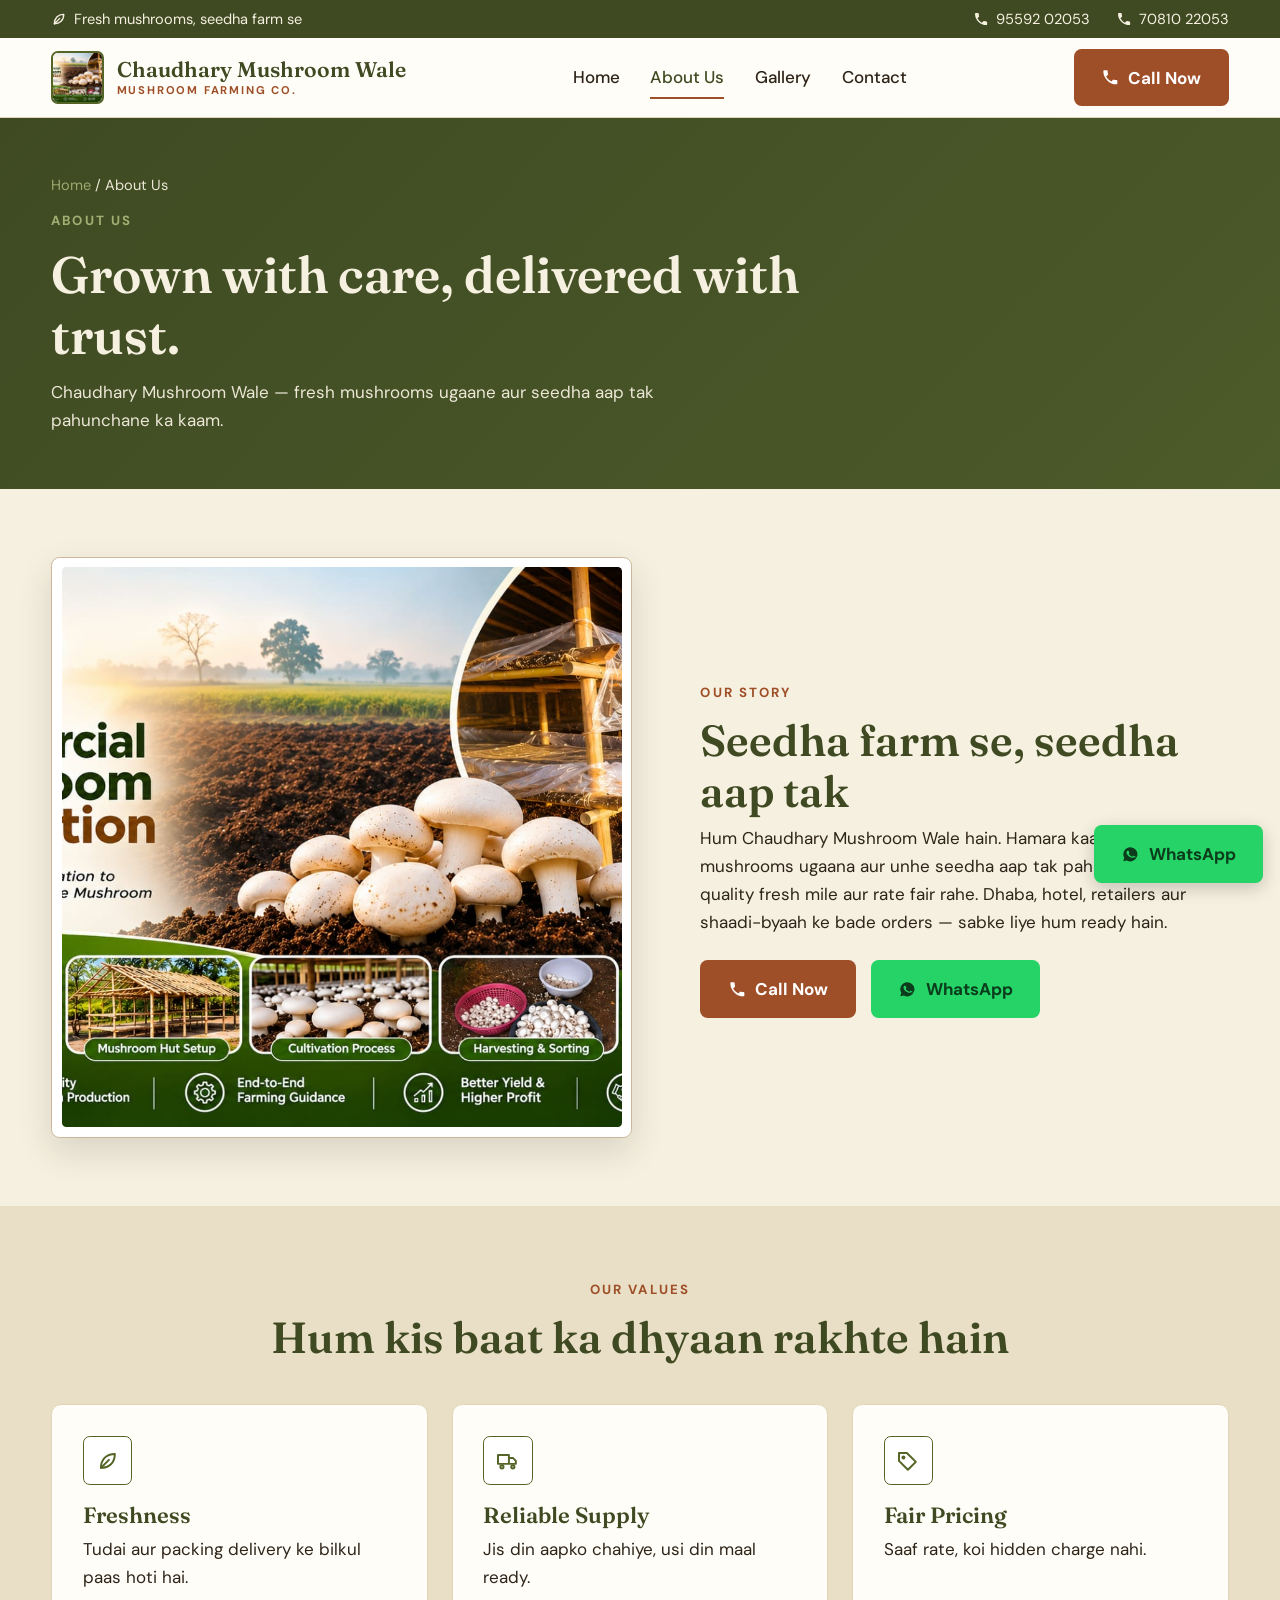
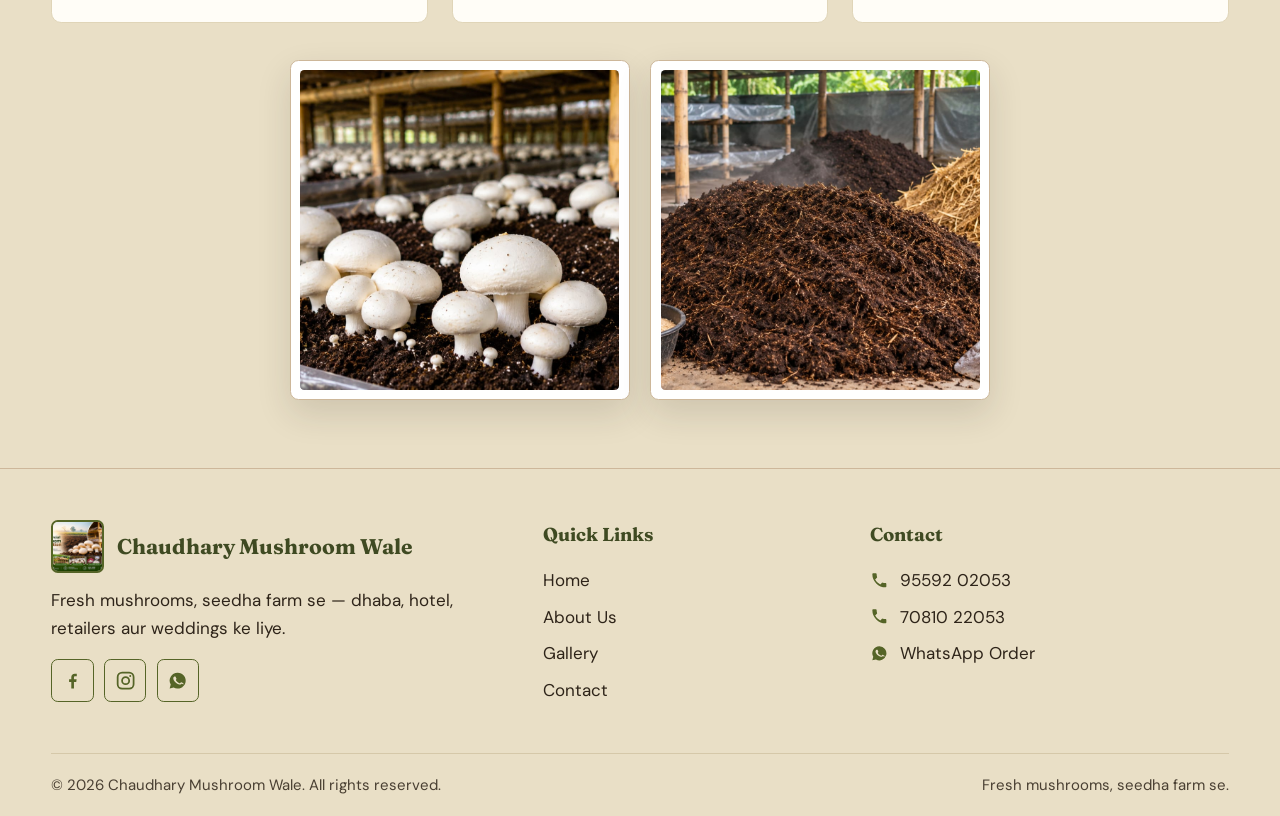
==== commit 4c390d5d: "Fix: use new f1-f7 and logo images" ====
--- a/about.html
+++ b/about.html
@@ -3,7 +3,7 @@
 <meta charset="utf-8"><meta name="viewport" content="width=device-width, initial-scale=1">
 <title>About Us | Chaudhary Mushroom Wale</title>
 <meta name="description" content="Fresh mushrooms direct from the farm for dhaba, hotels, retailers and weddings. Call or WhatsApp for rates.">
-<link rel="icon" href="assets/loggo.jpg">
+<link rel="icon" href="assets/loggo.jfif">
 <link href="https://fonts.googleapis.com/css2?family=DM+Sans:wght@400;500;700&family=Fraunces:opsz,wght@9..144,500;9..144,600&display=swap" rel="stylesheet">
 <link rel="stylesheet" href="style.css">
 <script>document.documentElement.classList.add('js')</script>
@@ -12,14 +12,14 @@
 <div class="topbar"><div class="wrap"><span class="tl"><svg class="s" aria-hidden="true"><use href="#i-leaf"/></svg>Fresh mushrooms, seedha farm se</span>
 <span class="tr2"><a data-tel="phone1" data-show href="#"><svg class="f" aria-hidden="true"><use href="#i-ph"/></svg><span>9559202053</span></a><a data-tel="phone2" data-show href="#"><svg class="f" aria-hidden="true"><use href="#i-ph"/></svg><span>7081022053</span></a></span></div></div>
 <header class="nav"><div class="wrap nav-in">
-<a class="brand" href="index.html"><img src="assets/loggo.jpg" alt="Chaudhary Mushroom Wale logo"><span>Chaudhary Mushroom Wale<small>Mushroom Farming Co.</small></span></a>
+<a class="brand" href="index.html"><img src="assets/loggo.jfif" alt="Chaudhary Mushroom Wale logo"><span>Chaudhary Mushroom Wale<small>Mushroom Farming Co.</small></span></a>
 <nav class="links"><a href="index.html">Home</a><a href="about.html">About Us</a><a href="gallery.html">Gallery</a><a href="contact.html">Contact</a></nav>
 <a class="btn btn-clay nav-cta" data-tel="phone1" href="#"><svg class="f" aria-hidden="true"><use href="#i-ph"/></svg>Call Now</a>
 <button class="burger" aria-label="Menu" aria-expanded="false"><span></span><span></span><span></span></button>
 </div></header>
 <section class="page-hero"><div class="wrap"><p class="crumb"><a href="index.html">Home</a> / About Us</p><span class="eyebrow" style="margin-top:.8rem">About Us</span><h1>Grown with care, delivered with trust.</h1><p>Chaudhary Mushroom Wale &mdash; fresh mushrooms ugaane aur seedha aap tak pahunchane ka kaam.</p></div></section>
 <section class="sec"><div class="wrap split">
-<div class="rv"><div class="frame"><img src="assets/loggo.jpg" alt="Chaudhary Mushroom Wale logo"></div></div>
+<div class="rv"><div class="frame"><img src="assets/loggo.jfif" alt="Chaudhary Mushroom Wale logo"></div></div>
 <div class="rv"><span class="eyebrow">Our story</span><h2>Seedha farm se, seedha aap tak</h2><p>Hum Chaudhary Mushroom Wale hain. Hamara kaam hai fresh mushrooms ugaana aur unhe seedha aap tak pahunchana, taaki quality fresh mile aur rate fair rahe. Dhaba, hotel, retailers aur shaadi-byaah ke bade orders &mdash; sabke liye hum ready hain.</p><div class="row" style="margin-top:1.4rem"><a class="btn btn-clay" data-tel="phone1" href="#"><svg class="f" aria-hidden="true"><use href="#i-ph"/></svg>Call Now</a><a class="btn btn-wa" data-wa href="#"><svg class="f" aria-hidden="true"><use href="#i-wa"/></svg>WhatsApp</a></div></div>
 </div></section>
 <section class="sec alt"><div class="wrap"><div class="sh rv"><span class="eyebrow">Our values</span><h2>Hum kis baat ka dhyaan rakhte hain</h2></div>
@@ -28,12 +28,12 @@
 <div class="card rv"><div class="ico"><svg class="s" aria-hidden="true"><use href="#i-truck"/></svg></div><h3>Reliable Supply</h3><p>Jis din aapko chahiye, usi din maal ready.</p></div>
 <div class="card rv"><div class="ico"><svg class="s" aria-hidden="true"><use href="#i-tag"/></svg></div><h3>Fair Pricing</h3><p>Saaf rate, koi hidden charge nahi.</p></div>
 </div>
-<div class="duo rv"><div class="frame"><img src="assets/f6.jpg" alt="Our work"></div><div class="frame"><img src="assets/f7.jpg" alt="Our work"></div></div>
+<div class="duo rv"><div class="frame"><img src="assets/f6.jfif" alt="Our work"></div><div class="frame"><img src="assets/f7.jfif" alt="Our work"></div></div>
 </div></section>
 <a class="btn btn-wa fab" data-wa href="#"><svg class="f" aria-hidden="true"><use href="#i-wa"/></svg>WhatsApp</a>
 <footer class="foot"><div class="wrap">
 <div class="fgrid">
-<div><div class="fbrand"><img src="assets/loggo.jpg" alt="Logo"><b>Chaudhary Mushroom Wale</b></div>
+<div><div class="fbrand"><img src="assets/loggo.jfif" alt="Logo"><b>Chaudhary Mushroom Wale</b></div>
 <p>Fresh mushrooms, seedha farm se &mdash; dhaba, hotel, retailers aur weddings ke liye.</p>
 <div class="soc"><a data-fb href="#" aria-label="Facebook"><svg class="f" aria-hidden="true"><use href="#i-fb"/></svg></a><a data-ig href="#" aria-label="Instagram"><svg class="s" aria-hidden="true"><use href="#i-ig"/></svg></a><a data-wa href="#" aria-label="WhatsApp"><svg class="f" aria-hidden="true"><use href="#i-wa"/></svg></a></div></div>
 <div><h4>Quick Links</h4><ul><li><a href="index.html">Home</a></li><li><a href="about.html">About Us</a></li><li><a href="gallery.html">Gallery</a></li><li><a href="contact.html">Contact</a></li></ul></div>
